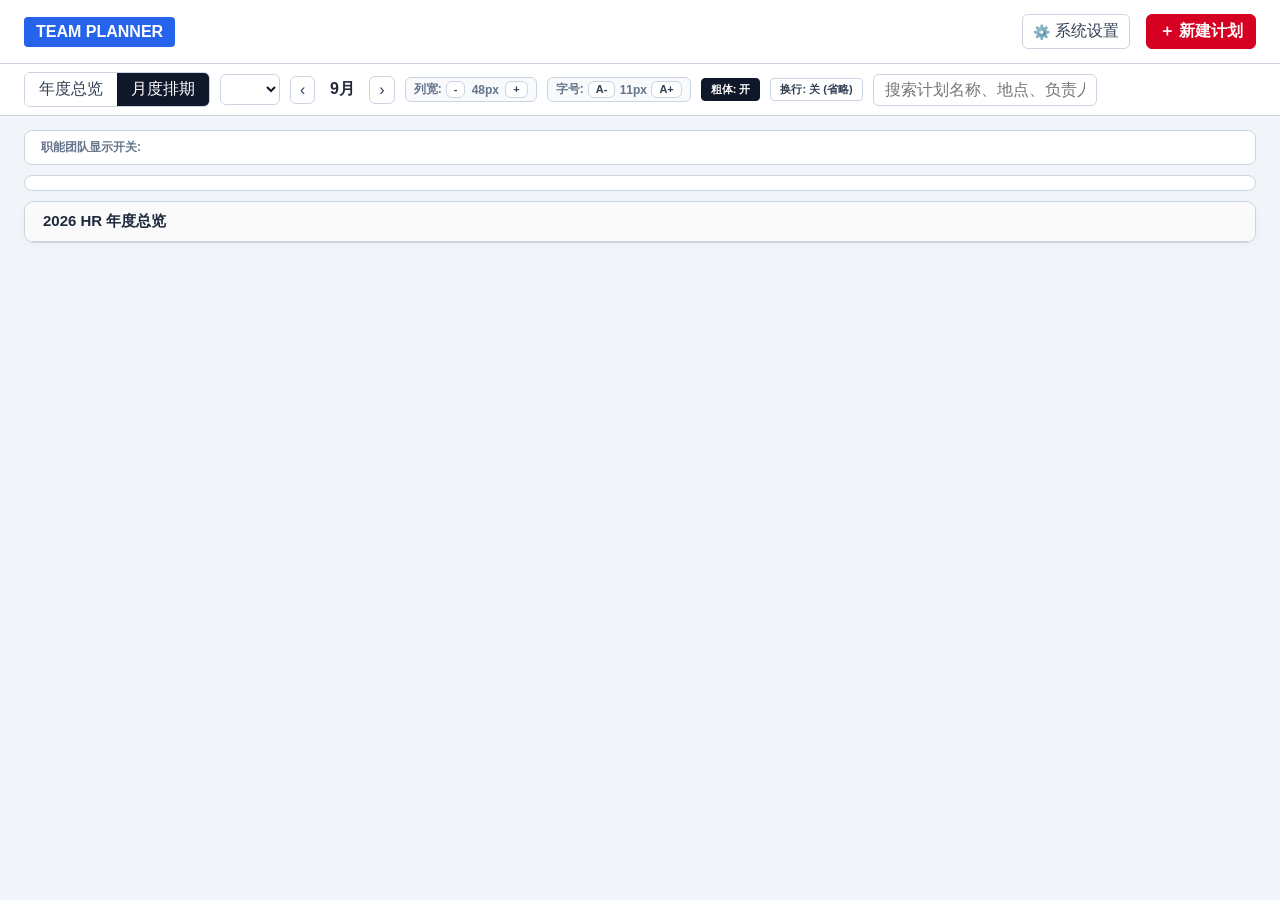
==== index.html @ 13fef6dd "Initial open source release" ====
<!DOCTYPE html>
<html lang="zh-CN">
<head>
<meta charset="UTF-8" />
<meta name="viewport" content="width=device-width, initial-scale=1.0" />
<title>Team Planner V17</title>
<style>
:root{
  --red:#d50022;--red-dark:#b0001a;--ink:#1e293b;--muted:#64748b;--line:#cbd5e1;--bg:#f1f5f9;--panel:#fff;
  --holiday-bg:#cbd5e1;
  --weekend-bg:#e2e8f0;
  --workday-bg:#ffffff;
  --adjusted-workday:#fef3c7;
  
  --col-w: 48px;
  --label-w: 140px;
  --item-font-size: 11px;
}
*{box-sizing:border-box} 
body{margin:0;font-family:-apple-system,BlinkMacSystemFont,"Segoe UI",Roboto,"PingFang SC","Microsoft YaHei",sans-serif;color:var(--ink);background:var(--bg);user-select:none}

header{height:64px;background:#fff;border-bottom:1px solid var(--line);display:flex;align-items:center;gap:16px;padding:0 24px;position:sticky;top:0;z-index:50}
.logo-box{display:flex;align-items:center;height:36px}
.logo-box img{height:32px;object-fit:contain}
.header-title-box{margin-left:4px}
.title{font-weight:800;font-size:18px;color:#0f172a}
.subtitle{color:var(--muted);font-size:12px;margin-top:2px}
.spacer{flex:1}

button,select,input,textarea{font:inherit} 
button{border:1px solid var(--line);background:#fff;border-radius:6px;padding:6px 12px;cursor:pointer;font-weight:500;color:#334155;transition:all .15s}
button:hover{background:#f8fafc;border-color:#94a3b8;color:#0f172a}
.primary{background:var(--red);color:#fff;border-color:var(--red);font-weight:600}
.primary:hover{background:var(--red-dark);border-color:var(--red-dark);color:#fff}
.danger{color:#dc2626;border-color:#fecaca}
.danger:hover{background:#fef2f2;border-color:#f87171}
.icon-btn{padding:6px 10px;display:flex;align-items:center;gap:5px}

.toolbar{background:#fff;padding:8px 24px;border-bottom:1px solid var(--line);display:flex;gap:10px;align-items:center;flex-wrap:wrap;position:sticky;top:64px;z-index:45}
.seg{display:flex;border:1px solid var(--line);border-radius:6px;overflow:hidden}
.seg button{border:0;border-radius:0;padding:6px 14px}
.seg button.active{background:#0f172a;color:#fff}
.nav-year{display:flex;align-items:center;gap:6px;font-weight:800;font-size:16px}
.nav-year button{padding:4px 9px}
.year-select{padding:5px 28px 5px 10px;border:1px solid var(--line);border-radius:6px;background:#fff;font-weight:800;color:#0f172a}
.nav-month{display:flex;align-items:center;gap:6px;font-weight:700}
.nav-month button{padding:4px 9px}
#monthLabel{min-width:42px;text-align:center}
.search{padding:6px 11px;border:1px solid var(--line);border-radius:6px;min-width:190px}

.ctrl-pill{display:flex;align-items:center;gap:4px;background:#f8fafc;padding:3px 8px;border-radius:6px;border:1px solid var(--line);font-size:12px}
.ctrl-pill span{color:var(--muted);font-weight:600}
.ctrl-btn{padding:2px 7px;font-size:11px;font-weight:700;line-height:1}
.toggle-btn{padding:3px 9px;font-size:11px;font-weight:600;border-radius:4px;border:1px solid var(--line);background:#fff;cursor:pointer}
.toggle-btn.active{background:#0f172a;color:#fff;border-color:#0f172a}

main{padding:14px 24px 40px}

.team-toggles-bar{display:flex;align-items:center;gap:8px;flex-wrap:wrap;margin-bottom:10px;background:#fff;padding:8px 16px;border-radius:8px;border:1px solid var(--line)}
.toggle-title{font-size:12px;font-weight:700;color:var(--muted);margin-right:4px}
.team-pill-btn{
  display:flex;align-items:center;gap:6px;padding:3px 10px;border-radius:20px;font-size:12px;font-weight:600;
  border:1px solid var(--line);background:#f8fafc;color:#64748b;cursor:pointer;transition:all .15s
}
.team-pill-btn.active{color:#fff;border-color:transparent}
.team-pill-btn .check-icon{font-size:11px}

.legend{display:flex;gap:14px;align-items:center;flex-wrap:wrap;margin-bottom:10px;background:#fff;padding:7px 16px;border-radius:8px;border:1px solid var(--line);font-size:12px}
.legend-item{display:flex;align-items:center;gap:6px;font-weight:500}
.dot{width:12px;height:12px;border-radius:3px;display:inline-block}
.status-legend-item{display:flex;align-items:center;gap:5px;font-size:11px;padding:2px 7px;border-radius:4px;background:#f8fafc;border:1px solid var(--line)}
.status-box{width:14px;height:12px;border-radius:2px;background:#94a3b8}
.hint{margin-left:auto;color:var(--muted);font-size:12px}

.card{background:#fff;border:1px solid var(--line);border-radius:10px;box-shadow:0 2px 6px rgba(0,0,0,.03);overflow:hidden}
.card-head{padding:10px 18px;display:flex;align-items:center;border-bottom:1px solid var(--line);background:#fafafa}
.card-head h2{font-size:15px;margin:0;font-weight:700}
.card-head small{color:var(--muted);margin-left:10px}

/* 年度总览 */
.scroll{overflow:auto}
.year-grid{display:grid;grid-template-columns:140px repeat(12,minmax(90px,1fr));min-width:1220px}
.cell{min-height:72px;border-right:1px solid var(--line);border-bottom:1px solid var(--line);padding:6px;position:relative}
.headcell{min-height:36px;background:#f1f5f9;font-weight:700;text-align:center;padding:9px 4px;position:sticky;top:0;z-index:4;color:#475569;font-size:13px}
.teamcell{font-weight:700;font-size:13px;display:flex;align-items:center;gap:8px;background:#f8fafc;position:sticky;left:0;z-index:3;border-right:2px solid var(--line)}

.event-pill{
  color:#fff;border-radius:4px;padding:4px 7px;margin:3px 0;font-size:11px;line-height:1.3;
  cursor:pointer;box-shadow:0 2px 6px rgba(15,23,42,.16);white-space:nowrap;overflow:hidden;text-overflow:ellipsis;
  box-sizing:border-box;
}
.event-pill.light{color:#1e293b}
.event-pill.status-confirmed{border-left:3px solid var(--confirmed-border) !important}
.event-pill.status-planned{border-left:5px solid transparent !important}

/* 月度 CSS Grid 布局 */
.month-wrap{overflow:auto;position:relative;background:#fff}
.grid-calendar{
  display: grid;
  grid-template-columns: var(--label-w) repeat(var(--total-days), var(--col-w));
  border-left: 1px solid var(--line);
  border-top: 1px solid var(--line);
  width: max-content;
}

.g-cell{
  border-right: 1px solid var(--line);
  border-bottom: 1px solid var(--line);
  display: flex;
  align-items: center;
  justify-content: center;
  position: relative;
}

.g-corner{
  grid-column: 1;
  grid-row: 1;
  position: sticky;
  left: 0;
  top: 0;
  z-index: 35;
  background: #e2e8f0;
  font-weight: 700;
  font-size: 13px;
  height: 76px;
}
.g-day-th{
  grid-row: 1;
  position: sticky;
  top: 0;
  z-index: 30;
  background: #f1f5f9;
  height: 76px;
  font-size: 11px;
  color: #475569;
  flex-direction: column;
  padding: 4px 2px;
}
.g-day-th b{display:block;font-size:14px;color:#0f172a}
.g-day-th.weekend{background:var(--weekend-bg)}
.g-day-th.holiday{background:var(--holiday-bg);color:#991b1b;font-weight:700}
.g-day-th.workday-adjusted{background:var(--adjusted-workday);color:#92400e}
.day-badge{font-size:10px;font-weight:700;line-height:1;margin-top:2px;display:block}

.g-team-label{
  grid-column: 1;
  position: sticky;
  left: 0;
  z-index: 25;
  background: #f8fafc;
  font-weight: 700;
  font-size: 13px;
  padding: 0 12px;
  justify-content: flex-start;
  gap: 8px;
  border-right: 2px solid var(--line);
}

.g-day-bg{
  cursor: crosshair;
  background: #fff;
  height: 100%;
}
.g-day-bg.weekend{background:rgba(226,232,240,0.65)}
.g-day-bg.holiday{background:rgba(203,213,225,0.95)}
.g-day-bg.workday-adjusted{background:rgba(254,243,199,0.5)}
.g-day-bg.drag-selecting{background:rgba(213,0,34,0.3) !important}
.g-day-bg.drag-target-hover{background:rgba(59,130,246,0.35) !important}

.g-event-card{
  height: calc(100% - 8px);
  align-self: center;
  border-radius: 5px;
  color: #fff;
  font-size: var(--item-font-size);
  display: flex;
  align-items: center;
  padding: 0 6px;
  margin-left: 1px;
  margin-right: 1px;
  box-shadow: 0 2px 6px rgba(15,23,42,0.16);
  cursor: grab;
  z-index: 10;
  box-sizing: border-box;
  margin-top: 4px;
  margin-bottom: 4px;
  transition: filter .15s, transform .1s;
}
.g-event-card:active{cursor:grabbing}
.g-event-card:hover{
  filter:brightness(0.92);
  transform:translateY(-1px);
  box-shadow:0 3px 6px rgba(0,0,0,0.22);
}
.g-event-card.light{color:#1e293b}

.g-event-card.status-confirmed{border-left:3px solid var(--confirmed-border) !important}
.g-event-card.status-planned{border-left:5px solid transparent !important}

.font-bold-mode{font-weight:700 !important}
.font-normal-mode{font-weight:500 !important}

.event-text.ellipsis-mode{
  white-space:nowrap;
  overflow:hidden;
  text-overflow:ellipsis;
  width:100%;
  text-align:left;
}
.event-text.wrap-mode{
  white-space:normal;
  word-break:normal;
  overflow-wrap:normal;
  hyphens:none;
  line-height:1.2;
  text-align:center;
  width:100%;
}

#hoverPopover{
  position:fixed;
  display:none;
  z-index:999;
  background:#ffffff;
  color:#1e293b;
  border-radius:8px;
  padding:12px 14px;
  box-shadow:0 12px 28px -4px rgba(0,0,0,0.18), 0 4px 12px -2px rgba(0,0,0,0.08);
  border:1px solid #e2e8f0;
  border-left:4px solid var(--red);
  max-width:320px;
  min-width:180px;
  pointer-events:none;
  transition:opacity .12s ease, transform .12s ease;
  opacity:0;
  transform:translateY(4px);
}
#hoverPopover.show{
  opacity:1;
  transform:translateY(0);
}
.popover-title{
  font-weight:700;
  font-size:13px;
  color:#0f172a;
  margin-bottom:6px;
  line-height:1.3;
}
.popover-meta{
  font-size:11px;
  color:#64748b;
  display:flex;
  flex-direction:column;
  gap:3px;
}
.popover-meta span b{color:#334155;font-weight:600}
.popover-tag{display:inline-block;padding:1px 6px;border-radius:4px;font-size:10px;font-weight:700;width:fit-content;margin-top:4px}

.modal-back{display:none;position:fixed;inset:0;background:rgba(15,23,42,.45);z-index:99;align-items:center;justify-content:center;backdrop-filter:blur(2px)}
.modal{background:#fff;width:min(640px,94vw);max-height:90vh;border-radius:12px;padding:24px;overflow-y:auto;box-shadow:0 20px 25px -5px rgba(0,0,0,0.2)}
.modal h3{margin:0 0 16px;font-size:18px;display:flex;align-items:center;gap:8px}
.form-grid{display:grid;grid-template-columns:1fr 1fr;gap:14px}
.field{display:flex;flex-direction:column;gap:5px}
.field.full{grid-column:1/-1}
.field label{font-size:12px;font-weight:700;color:#475569}
.field input,.field select,.field textarea{border:1px solid var(--line);border-radius:6px;padding:8px 10px;font-size:13px}
.actions{display:flex;justify-content:flex-end;gap:8px;margin-top:22px}

.settings-section{margin-bottom:20px;border-bottom:1px solid var(--line);padding-bottom:16px}
.settings-section:last-child{border-bottom:none;margin-bottom:0;padding-bottom:0}
.settings-title{font-weight:700;font-size:14px;color:#0f172a;margin-bottom:8px}
.team-config-row{display:grid;grid-template-columns:1fr 60px 40px;gap:8px;align-items:center;margin-bottom:8px}
.color-picker-wrapper{height:34px;display:flex;align-items:center}
.color-picker-wrapper input{width:100%;height:100%;padding:0;border:1px solid var(--line);cursor:pointer;border-radius:4px}

.toast{position:fixed;right:24px;bottom:24px;background:#0f172a;color:#fff;border-radius:7px;padding:12px 18px;font-size:13px;opacity:0;transform:translateY(10px);transition:.2s;z-index:200}
.toast.show{opacity:1;transform:none}
.footer-note{color:var(--muted);font-size:12px;margin-top:14px;text-align:right}
.setting-check-row{display:flex;justify-content:space-between;align-items:center;padding:8px 0}.lunar-label{font-size:9px;color:#7c3f00;line-height:1.05;margin-top:1px}
/* V16.2 definitive overrides */
.g-corner,.g-day-th{height:76px!important;min-height:76px!important;overflow:hidden}
.g-day-th{justify-content:flex-start!important;gap:1px;line-height:1.05;padding:5px 2px!important}
.g-day-th b{font-size:14px;line-height:16px}.g-day-th>span:not(.day-badge):not(.lunar-label){font-size:11px;line-height:13px}
.day-badge{font-size:10px;line-height:12px;margin-top:1px}.lunar-label{display:block;font-size:9px;line-height:11px;margin-top:1px;white-space:nowrap}
/* Item gap and true symmetric text inset */
.g-event-card{position:relative!important;box-sizing:border-box!important;margin-left:2px!important;margin-right:2px!important;width:calc(100% - 4px)!important;padding:0!important;border-left:0!important;overflow:hidden!important}
.g-event-card .event-text{box-sizing:border-box!important;width:100%!important;padding-left:6px!important;padding-right:6px!important;margin:0!important}
.g-event-card.status-confirmed{border-left:0!important;box-shadow:inset 3px 0 0 var(--confirmed-border),0 2px 6px rgba(15,23,42,.16)!important}
.g-event-card.status-planned{border-left:0!important;box-shadow:0 2px 6px rgba(15,23,42,.16)!important}
.event-pill{position:relative!important;box-sizing:border-box!important;margin-left:2px!important;margin-right:2px!important;padding-left:6px!important;padding-right:6px!important;border-left:0!important;overflow:hidden!important}
.event-pill.status-confirmed{border-left:0!important;box-shadow:inset 3px 0 0 var(--confirmed-border),0 2px 6px rgba(15,23,42,.16)!important}
.event-pill.status-planned{border-left:0!important;box-shadow:0 2px 6px rgba(15,23,42,.16)!important}
/* Modal typography */
.modal{font-size:13px}.modal h3{font-size:18px!important;font-weight:700!important;color:#0f172a!important;line-height:1.3}.modal .field label,.modal .settings-title{font-size:13px!important}.modal input,.modal select,.modal textarea,.modal button,.modal .actions button{font-size:13px!important}
.recycle-row{display:grid;grid-template-columns:1fr 110px 130px 80px;gap:8px;align-items:center;padding:9px 0;border-bottom:1px solid var(--line);font-size:13px}.recycle-title{font-weight:600;overflow:hidden;text-overflow:ellipsis;white-space:nowrap}.recycle-empty{padding:28px;text-align:center;color:var(--muted)}</style>
</head>
<body>

<header>
<div class="logo-box">
<span style="
background:#2563eb;
color:white;
font-weight:800;
padding:6px 12px;
border-radius:4px;
">
TEAM PLANNER
</span>
</div>
  <div class="spacer"></div>
  <button id="undoDeleteBtn" class="icon-btn" onclick="undoDelete()" style="display:none">↩ 撤销删除</button>
  <button class="icon-btn" onclick="openSettings()"><span style="font-size:14px">⚙️</span> 系统设置</button>
  <button class="primary" onclick="openModal()">＋ 新建计划</button>
</header>

<div class="toolbar">
  <div class="seg">
    <button id="yearBtn" onclick="setView('year')">年度总览</button>
    <button id="monthBtn" class="active" onclick="setView('month')">月度排期</button>
  </div>
  <select id="yearSelect" class="year-select" onchange="changeYearFromSelect()"></select>
  <div class="nav-month">
    <button onclick="changeMonth(-1)" title="上一个月">‹</button>
    <span id="monthLabel">9月</span>
    <button onclick="changeMonth(1)" title="下一个月">›</button>
  </div>

  <!-- 1. 列宽微调 -->
  <div class="ctrl-pill" title="调整每天的列宽度">
    <span>列宽:</span>
    <button class="ctrl-btn" onclick="adjustColWidth(-4)">-</button>
    <span id="colWidthDisplay" style="min-width:32px;text-align:center">48px</span>
    <button class="ctrl-btn" onclick="adjustColWidth(4)">+</button>
  </div>

  <!-- 2. 字号微调 -->
  <div class="ctrl-pill" title="调整文字字号">
    <span>字号:</span>
    <button class="ctrl-btn" onclick="adjustFontSize(-1)">A-</button>
    <span id="fontSizeDisplay" style="min-width:28px;text-align:center">11px</span>
    <button class="ctrl-btn" onclick="adjustFontSize(1)">A+</button>
  </div>

  <!-- 3. 粗体开关 -->
  <button id="boldToggleBtn" class="toggle-btn active" onclick="toggleBoldMode()" title="切换排期文字粗体或正常字重">
    粗体: 开
  </button>

  <!-- 4. 换行模式开关 -->
  <button id="wrapToggleBtn" class="toggle-btn" onclick="toggleWrapMode()" title="切换单行省略截断还是多行完整显示">
    换行: 关 (省略)
  </button>

  <input id="search" class="search" placeholder="搜索计划名称、地点、负责人……" oninput="render()" />
  <div class="spacer"></div>
</div>

<main>
  <div class="team-toggles-bar" id="teamTogglesBar">
    <span class="toggle-title">职能团队显示开关:</span>
  </div>

  <div class="legend" id="legend"></div>

  <section class="card">
    <div class="card-head">
      <h2 id="viewTitle">2026 HR 年度总览</h2>
      <small id="countText"></small>
    </div>
    <div id="board"></div>
  </section>

</main>

<div id="hoverPopover">
  <div class="popover-title" id="popTitle"></div>
  <div class="popover-meta">
    <span id="popTeam"></span>
    <span id="popDate"></span>
    <span id="popOwner"></span>
    <span id="popLocation"></span>
    <div id="popTag" class="popover-tag"></div>
  </div>
</div>

<div class="modal-back" id="modalBack">
  <div class="modal">
    <h3 id="modalTitle">新建排期</h3>
    <div class="form-grid">
      <div class="field full"><label>事项名称 *</label><input id="fTitle" placeholder="如 Training Plan A" /></div>
      <div class="field"><label>职能团队 *</label><select id="fTeam"></select></div>
      <div class="field"><label>负责人 / 协同人员 (悬停气泡中查看)</label><input id="fOwner" placeholder="如 张三 / 李四 / John" /></div>
      <div class="field"><label>开始日期 *</label><input id="fStart" type="date" /></div>
      <div class="field"><label>结束日期 *</label><input id="fEnd" type="date" /></div>
      <div class="field"><label>状态</label>
        <select id="fStatus">
          <option value="planned">Planned</option>
          <option value="confirmed">Confirmed</option>
        </select>
      </div>
      <div class="field"><label>地点 / 形式</label><input id="fLocation" placeholder="Office / Virtual" /></div>
      <div class="field full"><label>备注详细</label><textarea id="fNotes" rows="3" placeholder="添加补充说明..."></textarea></div>
    </div>
    <div class="actions">
      <button id="deleteBtn" class="danger" onclick="deleteEvent()" style="margin-right:auto;display:none">删除此排期</button>
      <button id="outlookBtn" onclick="addCurrentEventToOutlook()" style="display:none">📅 添加到 Outlook</button>
      <button onclick="closeModal()">取消</button>
      <button class="primary" onclick="saveEvent()">保存</button>
    </div>
  </div>
</div>

<div class="modal-back" id="settingsModal">
  <div class="modal" style="width:min(680px,94vw)">
    <h3>⚙️ 全局与团队设置中心</h3>
    
    <div class="settings-section">
      <div class="settings-title">基础配置</div>
      <div class="field full">
        <label>系统看板标题</label>
        <input id="cfgAppTitle" value="Team Planner" />
      </div>
    </div>

    <div class="settings-section">
      <div class="settings-title">日历增强配置</div>
      <label class="setting-check-row"><span>显示农历（月度视图）</span><input id="cfgShowLunar" type="checkbox" /></label>
      <label class="setting-check-row"><span>显示周末灰色背景</span><input id="cfgShowWeekend" type="checkbox" /></label>
      <label class="setting-check-row"><span>显示中国法定假日</span><input id="cfgShowHolidays" type="checkbox" /></label>
      <label class="setting-check-row"><span>显示调休工作日</span><input id="cfgShowAdjusted" type="checkbox" /></label>
    </div>
    <div class="settings-section">
      <div class="settings-title">职能团队管理 (可重命名团队、调整色彩)</div>
      <div id="teamConfigList"></div>
      <button onclick="addNewTeamConfig()" style="margin-top:8px;font-size:12px">＋ 添加新职能团队</button>
    </div>

    <div class="settings-section">
      <div class="settings-title">数据维护</div>
      <div style="display:flex;gap:10px;align-items:center;flex-wrap:wrap">
        <button onclick="exportData()">导出全量配置与排期 (JSON)</button>
        <button onclick="openImportFilePicker()">导入排期文件 (JSON)</button>
        <button onclick="openRecycleBin()">回收站 <span id="recycleCount"></span></button>
        <input id="jsonFileInput" type="file" accept="application/json,.json" style="display:none" onchange="importJSONFile(event)" />
      </div>
    </div>
    <div class="settings-section">
      <div class="settings-title">版本更新</div>
      <div style="font-size:12px;color:var(--muted);line-height:1.7">
        <b>V17 Outlook</b>：保留 V17 Fixed UI，增加单个排期预填到 Outlook 日历功能。
      </div>
    </div>
    <div class="actions">
      <button onclick="closeSettings()">取消</button>
      <button class="primary" onclick="saveSettings()">保存并生效</button>
    </div>
  </div>
</div>

<div class="modal-back" id="recycleModal"><div class="modal" style="width:min(760px,94vw)"><h3>🗑️ 排期回收站</h3><div id="recycleList"></div><div class="actions"><button class="danger" onclick="emptyRecycleBin()">清空回收站</button><button class="primary" onclick="closeRecycleBin()">关闭</button></div></div></div><div class="toast" id="toast"></div>

<script>
const holidays_2026 = {
  '2026-01-01': '元旦', '2026-01-02': '元旦', '2026-01-03': '元旦',
  '2026-02-15': '春节', '2026-02-16': '春节', '2026-02-17': '春节', '2026-02-18': '春节',
  '2026-02-19': '春节', '2026-02-20': '春节', '2026-02-21': '春节', '2026-02-22': '春节', '2026-02-23': '春节',
  '2026-04-04': '清明', '2026-04-05': '清明', '2026-04-06': '清明',
  '2026-05-01': '劳动节', '2026-05-02': '劳动节', '2026-05-03': '劳动节', '2026-05-04': '劳动节', '2026-05-05': '劳动节',
  '2026-06-19': '端午', '2026-06-20': '端午', '2026-06-21': '端午',
  '2026-09-25': '中秋', '2026-09-26': '中秋', '2026-09-27': '中秋',
  '2026-10-01': '国庆', '2026-10-02': '国庆', '2026-10-03': '国庆', '2026-10-04': '国庆',
  '2026-10-05': '国庆', '2026-10-06': '国庆', '2026-10-07': '国庆'
};

const workdays_adjusted_2026 = {
  '2026-01-04': '调休上班',
  '2026-02-14': '调休上班', '2026-02-28': '调休上班',
  '2026-05-09': '调休上班',
  '2026-09-20': '调休上班',
  '2026-10-10': '调休上班'
};

const holidays_2027 = {
  '2027-01-01': '元旦', '2027-01-02': '元旦', '2027-01-03': '元旦',
  '2027-02-06': '春节', '2027-02-07': '春节', '2027-02-08': '春节', '2027-02-09': '春节',
  '2027-02-10': '春节', '2027-02-11': '春节', '2027-02-12': '春节', '2027-02-13': '春节',
  '2027-04-04': '清明', '2027-04-05': '清明', '2027-04-06': '清明',
  '2027-05-01': '劳动节', '2027-05-02': '劳动节', '2027-05-03': '劳动节', '2027-05-04': '劳动节', '2027-05-05': '劳动节',
  '2027-06-08': '端午', '2027-06-09': '端午', '2027-06-10': '端午',
  '2027-09-15': '中秋',
  '2027-10-01': '国庆', '2027-10-02': '国庆', '2027-10-03': '国庆', '2027-10-04': '国庆',
  '2027-10-05': '国庆', '2027-10-06': '国庆', '2027-10-07': '国庆'
};

const workdays_adjusted_2027 = {};

function getHolidaysForYear(y) {
  return y === 2027 ? holidays_2027 : holidays_2026;
}
function getAdjustedForYear(y) {
  return y === 2027 ? workdays_adjusted_2027 : workdays_adjusted_2026;
}

const defaultTeams = [
  { name:'Team A', color:'#c9142b', light:false, visible:true },
  { name:'Team B', color:'#7bc633', light:true, visible:true },
  { name:'Team C', color:'#f7c49f', light:true, visible:true },
  { name:'Team D', color:'#f3c428', light:true, visible:true },
];

const verifiedFullYearEvents = [];

const LEGACY_TEAM_MAP={LD:'L&D',ENG:'Engagement',ELC:'TA',MEET:'Meeting',CB:'C&B'};
function normalizeTeamName(v,list=teams){const raw=String(v||'').trim();if(!raw)return '';const exact=(list||[]).find(t=>String(t.name||'').trim().toLowerCase()===raw.toLowerCase());if(exact)return exact.name;return LEGACY_TEAM_MAP[raw.toUpperCase()]||raw;}
function migrateTeams(raw){const source=Array.isArray(raw)?raw:defaultTeams,seen=new Set();return source.map(t=>{const sourceName=t.name||LEGACY_TEAM_MAP[String(t.id||'').toUpperCase()]||t.id;const name=normalizeTeamName(sourceName,defaultTeams);return {name,color:t.color||'#6366f1',light:typeof t.light==='boolean'?t.light:isColorLight(t.color||'#6366f1'),visible:t.visible!==false};}).filter(t=>t.name&&!seen.has(t.name.toLowerCase())&&(seen.add(t.name.toLowerCase()),true));}
let teams=migrateTeams(JSON.parse(localStorage.getItem('hr_planner_teams_global')||localStorage.getItem('hr_planner_teams_v13')||'null')||defaultTeams);
let events=JSON.parse(localStorage.getItem('hr_planner_events_global')||localStorage.getItem('hr_planner_events_v13')||'null')||verifiedFullYearEvents;
events=events.map(e=>({...e,team:normalizeTeamName(e.team,teams),status:e.status==='confirmed'?'confirmed':'planned'}));
const requiredTeamNames=new Set(events.map(e=>e.team).filter(Boolean));requiredTeamNames.forEach(name=>{if(!teams.some(t=>t.name===name)){const base=defaultTeams.find(t=>t.name===name);teams.push(base?{...base}:{name,color:'#6366f1',light:false,visible:true});}});
// Explicit repair confirmed by user
const lab1=events.find(e=>String(e.id)==='404'&&e.title==='Leading a Team Lab 1'&&e.start==='2026-04-20');if(lab1)lab1.team='L&D';
localStorage.setItem('hr_planner_teams_global',JSON.stringify(teams));localStorage.setItem('hr_planner_events_global',JSON.stringify(events));
let appTitle = localStorage.getItem('hr_planner_title_global') || localStorage.getItem('hr_planner_title_v13') || 'Team Planner';

let currentColWidth = +localStorage.getItem('hr_planner_colwidth_global') || 48;
let currentFontSize = +localStorage.getItem('hr_planner_fontsize_global') || 11;
let isWrapMode = localStorage.getItem('hr_planner_wrapmode_global') === 'true';
let isBoldMode = localStorage.getItem('hr_planner_boldmode_global') !== 'false';
let showLunar = localStorage.getItem('hr_planner_show_lunar_global') === 'true';
let showWeekend = localStorage.getItem('hr_planner_show_weekend_global') !== 'false';
let showHolidays = localStorage.getItem('hr_planner_show_holidays_global') !== 'false';
let showAdjusted = localStorage.getItem('hr_planner_show_adjusted_global') !== 'false';

let view = 'month', year = 2026, currentMonth = 8, editId = null;
let recycleBin=JSON.parse(localStorage.getItem('hr_planner_recycle_bin_global')||'[]').map(e=>({...e,team:normalizeTeamName(e.team,teams)}));
let lastDeletedEvent=recycleBin.length?recycleBin[recycleBin.length-1]:null;
localStorage.setItem('hr_planner_recycle_bin_global',JSON.stringify(recycleBin));

const $ = id => document.getElementById(id);

let isDraggingEvent = false;
let draggedEventId = null;
let dragOriginStartDay = null;
let dragSpanDays = null;
let dragHoverDay = null;
let dragHoverTeam = null;

let isCellMouseDown = false;
let selectTeam = null;
let selectStartDay = null;
let selectEndDay = null;

function init() {
  $('appMainTitle').textContent = appTitle;
  $('yearSelect').innerHTML = Array.from({length: 11}, (_, i) => `<option value="${2023 + i}">${2023 + i}</option>`).join('');
  $('yearSelect').value = year;
  $('monthLabel').textContent = `${currentMonth + 1}月`;
  applyColWidth(currentColWidth);
  applyFontSize(currentFontSize);
  updateWrapBtnUI();
  updateBoldBtnUI();
  renderTeamToggles();
  renderLegend();
  render();
  bindGlobalInteractions();
  updateRecycleCount();
}

function adjustColWidth(delta) {
  currentColWidth = Math.min(80, Math.max(34, currentColWidth + delta));
  applyColWidth(currentColWidth);
  localStorage.setItem('hr_planner_colwidth_global', currentColWidth);
}
function applyColWidth(w) {
  document.documentElement.style.setProperty('--col-w', `${w}px`);
  $('colWidthDisplay').textContent = `${w}px`;
}

function adjustFontSize(delta) {
  currentFontSize = Math.min(14, Math.max(9, currentFontSize + delta));
  applyFontSize(currentFontSize);
  localStorage.setItem('hr_planner_fontsize_global', currentFontSize);
}
function applyFontSize(size) {
  document.documentElement.style.setProperty('--item-font-size', `${size}px`);
  $('fontSizeDisplay').textContent = `${size}px`;
}

function toggleBoldMode() {
  isBoldMode = !isBoldMode;
  localStorage.setItem('hr_planner_boldmode_global', isBoldMode);
  updateBoldBtnUI();
  render();
  toast(isBoldMode ? '已切换为：粗体显示' : '已切换为：正常字重');
}
function updateBoldBtnUI() {
  const btn = $('boldToggleBtn');
  btn.textContent = isBoldMode ? '粗体: 开' : '粗体: 关';
  btn.classList.toggle('active', isBoldMode);
}

function toggleWrapMode() {
  isWrapMode = !isWrapMode;
  localStorage.setItem('hr_planner_wrapmode_global', isWrapMode);
  updateWrapBtnUI();
  render();
  toast(isWrapMode ? '已切换为：单元格自动换行显示全部' : '已切换为：单元格单行省略截断 (...)');
}
function updateWrapBtnUI() {
  const btn = $('wrapToggleBtn');
  btn.textContent = isWrapMode ? '换行: 开 (多行)' : '换行: 关 (省略)';
  btn.classList.toggle('active', isWrapMode);
}

function renderTeamToggles() {
  const bar = $('teamTogglesBar');
  bar.innerHTML = '<span class="toggle-title">职能团队显示开关:</span>';
  teams.forEach(t => {
    const isVis = t.visible !== false;
    const btn = document.createElement('button');
    btn.className = `team-pill-btn ${isVis ? 'active' : ''}`;
    if (isVis) {
      btn.style.backgroundColor = t.color;
      if (t.light) btn.style.color = '#1e293b';
    }
    btn.innerHTML = `<span class="check-icon">${isVis ? '✓' : '○'}</span> ${t.name}`;
    btn.onclick = () => {
      t.visible = !isVis;
      saveTeamsToLocal();
      renderTeamToggles();
      renderLegend();
      render();
    };
    bar.appendChild(btn);
  });
}

function renderLegend() {
  const leg = $('legend');
  leg.innerHTML = '';
  teams.filter(t => t.visible !== false).forEach(t => {
    leg.insertAdjacentHTML('beforeend', `<span class="legend-item"><i class="dot" style="background:${t.color}"></i>${t.name}</span>`);
  });
  leg.insertAdjacentHTML('beforeend', `
    <span class="legend-item"><i class="dot" style="background:var(--holiday-bg)"></i>法定假日</span>
    <span class="legend-item"><i class="dot" style="background:var(--adjusted-workday);border:1px solid #d97706"></i>周末补班 (27年待定)</span>
    <span class="status-legend-item"><span class="status-box" style="border-left:3px solid #475569"></span>Confirmed</span>
    <span class="status-legend-item"><span class="status-box" style="border-left:4px solid transparent"></span>Planned</span>
    <span class="hint">年份下拉选择；月份箭头切换；按住卡片拖拽平移日期；空白格拖选新建</span>
  `);
}

function filtered() {
  const q = $('search').value.trim().toLowerCase();
  const visibleTeamNames = new Set(teams.filter(t => t.visible !== false).map(t => t.name));

  return events.filter(e => {
    if (!visibleTeamNames.has(e.team)) return false;
    const matchYear = new Date(e.start).getFullYear() === year || new Date(e.end).getFullYear() === year;
    const matchQ = !q || [e.title, e.owner, e.location, e.status, e.notes].join(' ').toLowerCase().includes(q);
    return matchYear && matchQ;
  });
}

function render() {
  $('yearSelect').value = year;
  $('monthLabel').textContent = `${currentMonth + 1}月`;
  $('viewTitle').textContent = view === 'year' ? `${year} HR 年度总览` : `${year}年 ${currentMonth + 1}月排期`;
  const list = filtered();
  $('countText').textContent = `${list.length} 项排期`;

  view === 'year' ? renderYear(list) : renderMonth(list);
}

function renderYear(list) {
  let h = '<div class="scroll"><div class="year-grid"><div class="cell headcell">职能团队</div>' +
    Array.from({length: 12}, (_, i) => `<div class="cell headcell">${i + 1}月</div>`).join('');
  
  teams.filter(t => t.visible !== false).forEach(t => {
    h += `<div class="cell teamcell"><i class="dot" style="background:${t.color}"></i>${t.name}</div>`;
    for (let m = 0; m < 12; m++) {
      const es = list.filter(e => {
        if (e.team !== t.name) return false;
        const s = new Date(e.start), en = new Date(e.end);
        return (s.getFullYear() === year && s.getMonth() <= m) && (en.getFullYear() === year && en.getMonth() >= m);
      });
      h += `<div class="cell">${es.map(e => `
        <div class="event-pill ${t.light ? 'light' : ''} status-${e.status || 'confirmed'} ${isBoldMode ? 'font-bold-mode' : 'font-normal-mode'}" style="background:${t.color};--confirmed-border:${darkenColor(t.color, 0.42)}" 
             onclick="editEvent(${e.id})" 
             onmouseenter="showHoverCard(event, ${e.id})"
             onmouseleave="hideHoverCard()">
          ${e.title}
        </div>`).join('')}</div>`;
    }
  });
  h += '</div></div>';
  $('board').innerHTML = h;
}

// 核心修复：绝对精确计算每个月第一天是星期几 (JS getDay: 0=Sun, 1=Mon... -> 转换成 1=Mon...7=Sun)
function getLunarText(yr,m,d){
  try {
    const parts=new Intl.DateTimeFormat('zh-CN-u-ca-chinese',{month:'numeric',day:'numeric'}).formatToParts(new Date(yr,m,d));
    const rawMonth=parts.find(p=>p.type==='month')?.value||'';
    const rawDay=parts.find(p=>p.type==='day')?.value||'';
    const digits={'0':'〇','1':'一','2':'二','3':'三','4':'四','5':'五','6':'六','7':'七','8':'八','9':'九'};
    const monthNames={'1':'正','2':'二','3':'三','4':'四','5':'五','6':'六','7':'七','8':'八','9':'九','10':'十','11':'十一','12':'腊'};
    const dayNames={'1':'初一','2':'初二','3':'初三','4':'初四','5':'初五','6':'初六','7':'初七','8':'初八','9':'初九','10':'初十','11':'十一','12':'十二','13':'十三','14':'十四','15':'十五','16':'十六','17':'十七','18':'十八','19':'十九','20':'二十','21':'廿一','22':'廿二','23':'廿三','24':'廿四','25':'廿五','26':'廿六','27':'廿七','28':'廿八','29':'廿九','30':'三十'};
    const monthKey=String(parseInt(rawMonth,10));
    const dayKey=String(parseInt(rawDay,10));
    const cnMonth=monthNames[monthKey]||rawMonth.split('').map(x=>digits[x]||x).join('');
    const cnDay=dayNames[dayKey]||rawDay.split('').map(x=>digits[x]||x).join('');
    return cnMonth+'月'+cnDay;
  } catch(e){ return ''; }
}
function getFirstDayOfWeek(yr, m) {
  const d = new Date(yr, m, 1).getDay();
  return d === 0 ? 7 : d; // 周一为1，周日为7
}

function renderMonth(list) {
  const m = currentMonth;
  const yr = year;
  const days = new Date(yr, m + 1, 0).getDate();
  const monthEvents = list.filter(e => {
    const s = new Date(e.start), en = new Date(e.end);
    const sMatch = (s.getFullYear() < yr) || (s.getFullYear() === yr && s.getMonth() <= m);
    const eMatch = (en.getFullYear() > yr) || (en.getFullYear() === yr && en.getMonth() >= m);
    return sMatch && eMatch;
  });

  const visibleTeams = teams.filter(t => t.visible !== false);

  const teamTracksMap = {};
  visibleTeams.forEach(t => {
    const teamEvts = monthEvents.filter(e => e.team === t.name);
    teamTracksMap[t.name] = splitIntoTracks(teamEvts, days, m, yr);
  });

  let totalRows = 0;
  visibleTeams.forEach(t => {
    totalRows += Math.max(1, teamTracksMap[t.name].length);
  });

  let h = `<div class="month-wrap"><div class="grid-calendar" style="--total-days: ${days}; grid-template-rows: 76px repeat(${totalRows}, minmax(46px, auto));">`;

  // 1. 左上角 Corner
  h += `<div class="g-cell g-corner">职能团队</div>`;

  // 2. 日期表头 (1 ~ days)
  for (let d = 1; d <= days; d++) {
    const dateStr = `${yr}-${String(m + 1).padStart(2, '0')}-${String(d).padStart(2, '0')}`;
    const hDict = getHolidaysForYear(yr);
    const aDict = getAdjustedForYear(yr);
    const holidayName = hDict[dateStr];
    const adjustedText = aDict[dateStr];

    const wd = new Date(yr, m, d).getDay();
    const isWk = (wd === 0 || wd === 6);

    let cls = '';
    let badge = '';
    if (holidayName && showHolidays) {
      cls = 'holiday';
      badge = `<span class="day-badge">${holidayName}</span>`;
    } else if (adjustedText && showAdjusted) {
      cls = 'workday-adjusted';
      badge = `<span class="day-badge">班</span>`;
    } else if (isWk && showWeekend) {
      cls = 'weekend';
    }

    h += `<div class="g-cell g-day-th ${cls}" style="grid-column: ${d + 1}; grid-row: 1;">
      <b>${d}</b>
      <span>${['日','一','二','三','四','五','六'][wd]}</span>
      ${badge}
      ${showLunar ? `<span class="lunar-label">${getLunarText(yr,m,d)}</span>` : ''}
    </div>`;
  }

  // 3. 渲染各个团队泳道与背景网格
  let currentRow = 2;
  visibleTeams.forEach(t => {
    const tracks = teamTracksMap[t.name];
    const teamRowCount = Math.max(1, tracks.length);
    const startRow = currentRow;
    const endRow = currentRow + teamRowCount;

    h += `<div class="g-cell g-team-label" style="grid-column: 1; grid-row: ${startRow} / ${endRow};">
      <i class="dot" style="background:${t.color}"></i>
      <span>${t.name}</span>
    </div>`;

    for (let d = 1; d <= days; d++) {
      const cls = getDayClass(d, m, yr);
      for (let r = 0; r < teamRowCount; r++) {
        h += `<div class="g-cell g-day-bg ${cls}" 
                   style="grid-column: ${d + 1}; grid-row: ${startRow + r};"
                   data-team="${t.name}"
                   data-day="${d}"></div>`;
      }
    }

    tracks.forEach((trackEvents, rIdx) => {
      const rNum = startRow + rIdx;
      trackEvents.forEach(item => {
        const gridColStart = item.startDay + 1;
        const gridColEnd = item.endDay + 2;
        const statusClass = `status-${item.status || 'confirmed'}`;
        const boldClass = isBoldMode ? 'font-bold-mode' : 'font-normal-mode';

        h += `
          <div class="g-event-card ${t.light ? 'light' : ''} ${statusClass} ${boldClass}" 
               style="background: ${t.color}; --confirmed-border:${darkenColor(t.color, 0.42)}; grid-column: ${gridColStart} / ${gridColEnd}; grid-row: ${rNum};"
               onclick="onCardClick(event, ${item.id})"
               onmouseenter="showHoverCard(event, ${item.id})"
               onmouseleave="hideHoverCard()"
               data-event-id="${item.id}"
               onmousedown="startDragEventMove(event, ${item.id}, encodeURIComponent('${t.name}'), ${item.startDay}, ${item.endDay - item.startDay + 1})">
            <div class="event-text ${isWrapMode ? 'wrap-mode' : 'ellipsis-mode'}">
              ${item.title}
            </div>
          </div>
        `;
      });
    });

    currentRow = endRow;
  });

  h += `</div></div>`;
  $('board').innerHTML = h;
}

function splitIntoTracks(eventsInMonth, days, m, yr) {
  const monthEvts = eventsInMonth.filter(e => {
    const s = new Date(e.start), en = new Date(e.end);
    const sMatch = (s.getFullYear() < yr) || (s.getFullYear() === yr && s.getMonth() <= m);
    const eMatch = (en.getFullYear() > yr) || (en.getFullYear() === yr && en.getMonth() >= m);
    return sMatch && eMatch;
  });

  const processed = monthEvts.map(e => {
    const s = new Date(e.start), en = new Date(e.end);
    const startDay = (s.getFullYear() < yr || s.getMonth() < m) ? 1 : s.getDate();
    const endDay = (en.getFullYear() > yr || en.getMonth() > m) ? days : en.getDate();
    return { ...e, startDay, endDay };
  }).sort((a, b) => a.startDay - b.startDay);

  const tracks = [];
  processed.forEach(e => {
    let placed = false;
    for (let track of tracks) {
      const last = track[track.length - 1];
      if (last.endDay < e.startDay) {
        track.push(e);
        placed = true;
        break;
      }
    }
    if (!placed) {
      tracks.push([e]);
    }
  });

  return tracks.length > 0 ? tracks : [];
}

function getDayColorHex(day, m, yr) {
  const dateStr = `${yr}-${String(m + 1).padStart(2, '0')}-${String(day).padStart(2, '0')}`;
  const hDict = getHolidaysForYear(yr);
  const aDict = getAdjustedForYear(yr);

  if (showHolidays && Boolean(hDict[dateStr])) return 'rgba(203, 213, 225, 0.95)';
  if (showAdjusted && Boolean(aDict[dateStr])) return 'rgba(254, 243, 199, 0.5)';

  const wd = new Date(yr, m, day).getDay();
  if (showWeekend && (wd === 0 || wd === 6)) return 'rgba(226, 232, 240, 0.65)';

  return '#ffffff';
}

function getDayClass(day, m, yr) {
  const dateStr = `${yr}-${String(m + 1).padStart(2, '0')}-${String(day).padStart(2, '0')}`;
  const hDict = getHolidaysForYear(yr);
  const aDict = getAdjustedForYear(yr);

  if (showHolidays && Boolean(hDict[dateStr])) return 'holiday';
  if (showAdjusted && Boolean(aDict[dateStr])) return 'workday-adjusted';

  const wd = new Date(yr, m, day).getDay();
  if (showWeekend && (wd === 0 || wd === 6)) return 'weekend';
  return '';
}

const popover = $('hoverPopover');

function showHoverCard(e, eventId) {
  if (isDraggingEvent || isCellMouseDown) return;
  const item = events.find(x => x.id === eventId);
  if (!item) return;

  const team = teams.find(t => t.name === item.team) || { name: item.team, color: '#d50022' };

  $('popTitle').textContent = item.title;
  $('popTeam').innerHTML = `<b>职能团队:</b> ${team.name}`;
  $('popDate').innerHTML = `<b>排期范围:</b> ${item.start} 至 ${item.end}`;
  $('popOwner').innerHTML = `<b>负责人:</b> ${item.owner || '未指派'}`;
  $('popLocation').innerHTML = `<b>形式/地点:</b> ${item.location || '待定'}`;

  const tag = $('popTag');
  const statusLabels = { confirmed: 'Confirmed', planned: 'Planned' };
  tag.textContent = statusLabels[item.status] || 'Planned';
  tag.style.backgroundColor = team.color;
  tag.style.color = team.light ? '#1e293b' : '#ffffff';

  popover.style.borderLeftColor = team.color;
  popover.style.display = 'block';

  const rect = popover.getBoundingClientRect();
  let left = e.clientX + 14;
  let top = e.clientY - rect.height - 12;

  if (top < 10) top = e.clientY + 20;
  if (left + rect.width > window.innerWidth - 15) {
    left = window.innerWidth - rect.width - 20;
  }

  popover.style.left = `${left}px`;
  popover.style.top = `${top}px`;

  requestAnimationFrame(() => {
    popover.classList.add('show');
  });
}

function hideHoverCard() {
  popover.classList.remove('show');
  setTimeout(() => {
    if (!popover.classList.contains('show')) {
      popover.style.display = 'none';
    }
  }, 100);
}

let hasMovedDuringDrag = false;

function onCardClick(ev, id) {
  if (hasMovedDuringDrag) return;
  editEvent(id);
}

function startDragEventMove(ev, id, teamName, startDay, span) {
  if (ev.button !== 0) return;
  ev.stopPropagation();
  hideHoverCard();

  isDraggingEvent = true;
  draggedEventId = id;
  dragOriginStartDay = startDay;
  dragSpanDays = span;
  dragHoverDay = startDay;
  dragHoverTeam = decodeURIComponent(teamName);
  hasMovedDuringDrag = false;
}

function bindGlobalInteractions() {
  document.addEventListener('mousedown', e => {
    if (e.button !== 0) return;
    const bg = e.target.closest('.g-day-bg');
    if (!bg) return;

    isCellMouseDown = true;
    selectTeam = bg.getAttribute('data-team');
    selectStartDay = +bg.getAttribute('data-day');
    selectEndDay = selectStartDay;
    highlightSelectCells();
  });

  document.addEventListener('mouseover', e => {
    if (isDraggingEvent) {
      hasMovedDuringDrag = true;
      const bg = e.target.closest('.g-day-bg') || e.target.closest('.g-event-card');
      if (bg) {
        dragHoverDay = +bg.getAttribute('data-day') || dragHoverDay;
        dragHoverTeam = bg.getAttribute('data-team') || dragHoverTeam;
        highlightDragTargetCells();
      }
      return;
    }

    if (isCellMouseDown) {
      const bg = e.target.closest('.g-day-bg');
      if (bg && bg.getAttribute('data-team') === selectTeam) {
        selectEndDay = +bg.getAttribute('data-day');
        highlightSelectCells();
      }
    }
  });

  document.addEventListener('mouseup', () => {
    if (isDraggingEvent) {
      clearDragTargetHighlights();
      const deltaDays = dragHoverDay - dragOriginStartDay;
      isDraggingEvent = false;

      if (hasMovedDuringDrag && deltaDays !== 0) {
        applyEventShift(draggedEventId, deltaDays, dragHoverTeam);
      }
      return;
    }

    if (isCellMouseDown) {
      isCellMouseDown = false;
      clearSelectHighlights();

      const sDay = Math.min(selectStartDay, selectEndDay);
      const eDay = Math.max(selectStartDay, selectEndDay);

      const sDate = `${year}-${String(currentMonth + 1).padStart(2, '0')}-${String(sDay).padStart(2, '0')}`;
      const eDate = `${year}-${String(currentMonth + 1).padStart(2, '0')}-${String(eDay).padStart(2, '0')}`;

      openModal({ team: selectTeam, start: sDate, end: eDate });
    }
  });
}

function highlightDragTargetCells() {
  clearDragTargetHighlights();
  if (!dragHoverDay || !dragHoverTeam) return;

  const targetStart = dragHoverDay;
  const targetEnd = dragHoverDay + dragSpanDays - 1;

  document.querySelectorAll(`.g-day-bg[data-team="${dragHoverTeam}"]`).forEach(bg => {
    const d = +bg.getAttribute('data-day');
    if (d >= targetStart && d <= targetEnd) {
      bg.classList.add('drag-target-hover');
    }
  });
}

function clearDragTargetHighlights() {
  document.querySelectorAll('.g-day-bg.drag-target-hover').forEach(bg => {
    bg.classList.remove('drag-target-hover');
  });
}

function applyEventShift(eventId, deltaDays, newTeam) {
  const item = events.find(x => x.id === eventId);
  if (!item) return;

  const sDate = new Date(item.start);
  const eDate = new Date(item.end);

  sDate.setDate(sDate.getDate() + deltaDays);
  eDate.setDate(eDate.getDate() + deltaDays);

  item.start = formatDate(sDate);
  item.end = formatDate(eDate);
  if (newTeam) item.team = newTeam;

  persistEvents();
  render();
  toast(`排期已平移：${item.title} 调整为 ${item.start} 至 ${item.end}`);
}

function formatDate(d) {
  const y = d.getFullYear();
  const m = String(d.getMonth() + 1).padStart(2, '0');
  const day = String(d.getDate()).padStart(2, '0');
  return `${y}-${m}-${day}`;
}

function highlightSelectCells() {
  clearSelectHighlights();
  const sDay = Math.min(selectStartDay, selectEndDay);
  const eDay = Math.max(selectStartDay, selectEndDay);

  document.querySelectorAll(`.g-day-bg[data-team="${selectTeam}"]`).forEach(bg => {
    const d = +bg.getAttribute('data-day');
    if (d >= sDay && d <= eDay) {
      bg.classList.add('drag-selecting');
    }
  });
}

function clearSelectHighlights() {
  document.querySelectorAll('.g-day-bg.drag-selecting').forEach(bg => {
    bg.classList.remove('drag-selecting');
  });
}

function setView(v) {
  view = v;
  $('yearBtn').classList.toggle('active', v === 'year');
  $('monthBtn').classList.toggle('active', v === 'month');
  render();
}

function changeYearFromSelect() {
  year = +$('yearSelect').value;
  render();
}
function changeMonth(delta) {
  currentMonth += delta;
  if (currentMonth < 0) { currentMonth = 11; year -= 1; }
  if (currentMonth > 11) { currentMonth = 0; year += 1; }
  if (![...$('yearSelect').options].some(o => +o.value === year)) {
    const opt = document.createElement('option'); opt.value = year; opt.textContent = year;
    $('yearSelect').appendChild(opt);
  }
  $('yearSelect').value = year;
  $('monthLabel').textContent = `${currentMonth + 1}月`;
  render();
}

function openModal(pref = {}) {
  editId = null;
  $('modalTitle').textContent = '新建排期';
  $('deleteBtn').style.display = 'none';
  if ($('outlookBtn')) $('outlookBtn').style.display = 'none';
  ['Title', 'Owner', 'Location', 'Notes'].forEach(x => $('f' + x).value = '');
  
  $('fTeam').innerHTML = teams.map(t => `<option value="${t.name}">${t.name}</option>`).join('');
  $('fTeam').value = pref.team || (teams[0] ? teams[0].name : 'L&D');
  $('fStatus').value = 'planned';

  const defaultDate = `${year}-${String(currentMonth + 1).padStart(2, '0')}-01`;
  $('fStart').value = pref.start || defaultDate;
  $('fEnd').value = pref.end || pref.start || defaultDate;
  $('modalBack').style.display = 'flex';
}

function closeModal() {
  $('modalBack').style.display = 'none';
}

function editEvent(id) {
  hideHoverCard();
  const e = events.find(x => x.id === id);
  if (!e) return;
  editId = id;
  $('modalTitle').textContent = '编辑排期事项';
  $('deleteBtn').style.display = 'block';
  if ($('outlookBtn')) $('outlookBtn').style.display = 'inline-flex';
  $('fTeam').innerHTML = teams.map(t => `<option value="${t.name}">${t.name}</option>`).join('');
  $('fTitle').value = e.title;
  $('fTeam').value = e.team;
  $('fOwner').value = e.owner || '';
  $('fStart').value = e.start;
  $('fEnd').value = e.end;
  $('fStatus').value = e.status === 'confirmed' ? 'confirmed' : 'planned';
  $('fLocation').value = e.location || '';
  $('fNotes').value = e.notes || '';
  $('modalBack').style.display = 'flex';
}

function saveEvent() {
  const title = $('fTitle').value.trim(), start = $('fStart').value, end = $('fEnd').value;
  if (!title || !start || !end) return toast('请填写计划名称与完整起止日期');
  if (end < start) return toast('结束日期不能早于开始日期');

  const obj = {
    id: editId || Date.now(),
    title,
    team: $('fTeam').value,
    owner: $('fOwner').value.trim(),
    start,
    end,
    status: $('fStatus').value,
    location: $('fLocation').value.trim(),
    notes: $('fNotes').value.trim()
  };

  if (editId) {
    events = events.map(e => e.id === editId ? obj : e);
  } else {
    events.push(obj);
  }

  persistEvents();
  closeModal();
  render();
  toast('排期已保存并同步呈现');
}

function deleteEvent() {
  const target=events.find(e=>e.id===editId);if(!target)return;if(!confirm(`确定删除排期【${target.title}】吗？删除后可从回收站恢复。`))return;
  const deleted={...JSON.parse(JSON.stringify(target)),deletedAt:new Date().toISOString()};recycleBin.push(deleted);lastDeletedEvent=deleted;localStorage.setItem('hr_planner_recycle_bin_global',JSON.stringify(recycleBin));
  events=events.filter(e=>e.id!==editId);persistEvents();closeModal();$('undoDeleteBtn').style.display='inline-flex';updateRecycleCount();render();toast('排期已移入回收站');
}
function undoDelete() {
  if(!lastDeletedEvent)return toast('没有可恢复的排期');const restored={...lastDeletedEvent};delete restored.deletedAt;if(events.some(e=>String(e.id)===String(restored.id)))restored.id=Date.now();events.push(restored);
  recycleBin=recycleBin.filter(e=>!(String(e.id)===String(lastDeletedEvent.id)&&e.deletedAt===lastDeletedEvent.deletedAt));lastDeletedEvent=recycleBin.length?recycleBin[recycleBin.length-1]:null;localStorage.setItem('hr_planner_recycle_bin_global',JSON.stringify(recycleBin));$('undoDeleteBtn').style.display=lastDeletedEvent?'inline-flex':'none';persistEvents();updateRecycleCount();render();toast('排期已恢复');
}

function updateRecycleCount(){const el=$('recycleCount');if(el)el.textContent=recycleBin.length?'('+recycleBin.length+')':'';}
function openRecycleBin(){renderRecycleBin();$('recycleModal').style.display='flex';}
function closeRecycleBin(){$('recycleModal').style.display='none';}
function renderRecycleBin(){const box=$('recycleList');if(!recycleBin.length){box.innerHTML='<div class="recycle-empty">回收站为空</div>';return;}box.innerHTML=recycleBin.slice().reverse().map((e,i)=>{const idx=recycleBin.length-1-i;return `<div class="recycle-row"><div class="recycle-title" title="${e.title}">${e.title}</div><div>${e.start||''}</div><div>${e.team||''}</div><button onclick="restoreFromRecycle(${idx})">恢复</button></div>`;}).join('');}
function restoreFromRecycle(i){const src=recycleBin[i];if(!src)return;const restored={...src};delete restored.deletedAt;if(events.some(e=>String(e.id)===String(restored.id)))restored.id=Date.now();events.push(restored);recycleBin.splice(i,1);localStorage.setItem('hr_planner_recycle_bin_global',JSON.stringify(recycleBin));lastDeletedEvent=recycleBin.length?recycleBin[recycleBin.length-1]:null;persistEvents();updateRecycleCount();renderRecycleBin();render();toast('排期已恢复');}
function emptyRecycleBin(){if(!recycleBin.length)return;if(!confirm('确定永久清空回收站吗？此操作无法撤销。'))return;recycleBin=[];lastDeletedEvent=null;localStorage.setItem('hr_planner_recycle_bin_global','[]');$('undoDeleteBtn').style.display='none';updateRecycleCount();renderRecycleBin();toast('回收站已清空');}
function openSettings() {
  $('cfgAppTitle').value = appTitle;
  $('cfgShowLunar').checked = showLunar;
  $('cfgShowWeekend').checked = showWeekend;
  $('cfgShowHolidays').checked = showHolidays;
  $('cfgShowAdjusted').checked = showAdjusted;
  renderTeamConfigList();
  $('settingsModal').style.display = 'flex';
}

function closeSettings() {
  $('settingsModal').style.display = 'none';
}

function renderTeamConfigList() {
  const container = $('teamConfigList');
  container.innerHTML = teams.map((t, idx) => `
    <div class="team-config-row">
      <input type="text" id="cfgTeamName_${idx}" value="${t.name}" placeholder="修改团队名称" />
      <div class="color-picker-wrapper">
        <input type="color" id="cfgTeamColor_${idx}" value="${t.color}" />
      </div>
      <button class="danger" onclick="deleteTeamConfig(${idx})" title="删除团队" style="padding:4px 8px">✕</button>
    </div>
  `).join('');
}

function addNewTeamConfig() {
  const input=prompt('请输入新团队名称：');if(!input)return;const name=input.trim();if(!name)return;
  if(teams.some(t=>t.name.toLowerCase()===name.toLowerCase()))return alert('该团队名称已存在！');
  teams.push({name,color:'#6366f1',light:false,visible:true});renderTeamConfigList();
}

function deleteTeamConfig(idx) {
  const name=teams[idx].name;if(events.some(e=>e.team===name)||recycleBin.some(e=>e.team===name))return alert('该团队仍有关联排期或回收站记录，不能删除。');
  if(confirm(`确定删除团队【${name}】吗？`)){teams.splice(idx,1);renderTeamConfigList();}
}

function saveSettings() {
  appTitle=$('cfgAppTitle').value.trim()||'Team Planner';$('appMainTitle').textContent=appTitle;
  showLunar=$('cfgShowLunar').checked;showWeekend=$('cfgShowWeekend').checked;showHolidays=$('cfgShowHolidays').checked;showAdjusted=$('cfgShowAdjusted').checked;
  const proposed=teams.map((t,idx)=>{const ni=$('cfgTeamName_'+idx),ci=$('cfgTeamColor_'+idx);return {...t,oldName:t.name,name:(ni?ni.value.trim():'')||t.name,color:ci?ci.value:t.color};});
  const keys=proposed.map(t=>t.name.toLowerCase());if(new Set(keys).size!==keys.length)return alert('团队名称不能重复。');
  proposed.forEach(t=>{if(t.oldName!==t.name){events.forEach(e=>{if(e.team===t.oldName)e.team=t.name});recycleBin.forEach(e=>{if(e.team===t.oldName)e.team=t.name});}});
  teams=proposed.map(({oldName,...t})=>({...t,light:isColorLight(t.color)}));
  localStorage.setItem('hr_planner_title_global',appTitle);localStorage.setItem('hr_planner_show_lunar_global',showLunar);localStorage.setItem('hr_planner_show_weekend_global',showWeekend);localStorage.setItem('hr_planner_show_holidays_global',showHolidays);localStorage.setItem('hr_planner_show_adjusted_global',showAdjusted);localStorage.setItem('hr_planner_recycle_bin_global',JSON.stringify(recycleBin));
  saveTeamsToLocal();persistEvents();closeSettings();renderTeamToggles();renderLegend();render();toast('设置已保存；团队重命名已同步全部排期。');
}

function isColorLight(hex) {
  const c = hex.substring(1);
  const rgb = parseInt(c, 16);
  const r = (rgb >> 16) & 0xff;
  const g = (rgb >>  8) & 0xff;
  const b = (rgb >>  0) & 0xff;
  const luma = 0.2126 * r + 0.7152 * g + 0.0722 * b;
  return luma > 180;
}

function saveTeamsToLocal() {
  localStorage.setItem('hr_planner_teams_global', JSON.stringify(teams));
}

function persistEvents() {
  localStorage.setItem('hr_planner_events_global', JSON.stringify(events));
}

function exportData() {
  const payload={schemaVersion:'HRPlannerFullConfig/17.0',exportedAt:new Date().toISOString(),title:appTitle,teams:teams.map(({name,color,light,visible})=>({name,color,light,visible})),events:events.map(e=>({...e,team:normalizeTeamName(e.team,teams)})),colWidth:currentColWidth,fontSize:currentFontSize,isWrapMode,isBoldMode,showLunar,showWeekend,showHolidays,showAdjusted,version:'17.0'};
  const blob=new Blob([JSON.stringify(payload,null,2)],{type:'application/json'}),a=document.createElement('a');a.href=URL.createObjectURL(blob);const now=new Date(),ymd=now.getFullYear()+String(now.getMonth()+1).padStart(2,'0')+String(now.getDate()).padStart(2,'0'),key='hr_planner_export_seq_'+ymd,seq=Number(localStorage.getItem(key)||0)+1;localStorage.setItem(key,String(seq));a.download='HRPlannerFullConfig'+year+ymd+String(seq).padStart(2,'0')+'.JSON';a.click();URL.revokeObjectURL(a.href);toast('已导出V17全量配置');
}

function openImportFilePicker() {
  const input = $('jsonFileInput');
  input.value = '';
  input.click();
}
function validateImportedData(data){if(!data||typeof data!=='object'||Array.isArray(data))throw new Error('文件根节点必须是JSON对象');if(!Array.isArray(data.events))throw new Error('缺少events数组');if(data.teams!==undefined&&!Array.isArray(data.teams))throw new Error('teams必须是数组');const target=migrateTeams(data.teams||teams),names=new Set(target.map(t=>t.name.toLowerCase())),ids=new Set();data.events.forEach((e,i)=>{const row=i+1;if(!e||typeof e!=='object')throw new Error(`第 ${row} 项排期不是对象`);if(e.id===undefined||e.id===null||e.id==='')throw new Error(`第 ${row} 项缺少id`);if(ids.has(String(e.id)))throw new Error(`发现重复id：${e.id}`);ids.add(String(e.id));if(typeof e.title!=='string'||!e.title.trim())throw new Error(`第 ${row} 项缺少有效标题`);const team=normalizeTeamName(e.team,target);if(!names.has(team.toLowerCase()))throw new Error(`第 ${row} 项团队 ${e.team||'(空)'} 不存在`);if(!/^\d{4}-\d{2}-\d{2}$/.test(e.start||'')||!/^\d{4}-\d{2}-\d{2}$/.test(e.end||''))throw new Error(`第 ${row} 项日期格式必须为YYYY-MM-DD`);if(e.end<e.start)throw new Error(`第 ${row} 项结束日期早于开始日期`);});return true;}
async function importJSONFile(ev) {
  const file=ev.target.files&&ev.target.files[0];if(!file)return;if(!file.name.toLowerCase().endsWith('.json'))return alert('导入失败：请选择.json文件');if(file.size>5*1024*1024)return alert('导入失败：JSON文件不能超过5MB');
  try{const data=JSON.parse(await file.text());validateImportedData(data);const targetTeams=migrateTeams(data.teams||teams),normalizedEvents=data.events.map(e=>({...e,title:e.title.trim(),team:normalizeTeamName(e.team,targetTeams),owner:typeof e.owner==='string'?e.owner.trim():'',location:typeof e.location==='string'?e.location.trim():'',notes:typeof e.notes==='string'?e.notes.trim():'',status:e.status==='confirmed'?'confirmed':'planned'}));validateImportedData({...data,teams:targetTeams,events:normalizedEvents});
    data.events.forEach((src,i)=>{const out=normalizedEvents[i];if(String(src.id)!==String(out.id)||src.title.trim()!==out.title||src.start!==out.start||src.end!==out.end)throw new Error(`第 ${i+1} 项标准化一致性校验失败`);});
    const backup={events:JSON.parse(JSON.stringify(events)),teams:JSON.parse(JSON.stringify(teams)),title:appTitle};try{events=normalizedEvents;teams=targetTeams;if(typeof data.title==='string'&&data.title.trim())appTitle=data.title.trim();persistEvents();saveTeamsToLocal();localStorage.setItem('hr_planner_title_global',appTitle);$('appMainTitle').textContent=appTitle;closeSettings();renderTeamToggles();renderLegend();render();toast(`JSON导入成功：${events.length}项排期`);}catch(err){events=backup.events;teams=backup.teams;appTitle=backup.title;persistEvents();saveTeamsToLocal();throw err;}}
  catch(err){alert(`导入失败：${err.message||'JSON文件无效'}\n原数据未被修改。`);}
}
function addDaysToPlannerDate(dateText,days){
  const parts=String(dateText||'').split('-').map(Number);
  const d=new Date(Date.UTC(parts[0],parts[1]-1,parts[2]));
  d.setUTCDate(d.getUTCDate()+days);
  return d.toISOString().slice(0,10);
}
function addCurrentEventToOutlook(){
  const item=events.find(e=>e.id===editId);
  if(!item)return toast('请先打开一个已有排期');
  const start=item.start;
  const endExclusive=addDaysToPlannerDate(item.end,1);
  const body=[
    '来源：Team Planner',
    '职能团队：'+(item.team||''),
    '状态：'+(item.status==='confirmed'?'Confirmed':'Planned'),
    '负责人 / 协同人员：'+(item.owner||'未填写'),
    item.notes?'备注：'+item.notes:''
  ].filter(Boolean).join('\n');
  const params=new URLSearchParams({
    path:'/calendar/action/compose',
    rru:'addevent',
    subject:item.title,
    startdt:start+'T00:00:00',
    enddt:endExclusive+'T00:00:00',
    allday:'true',
    body,
    location:item.location||''
  });
  const url='https://outlook.office.com/calendar/deeplink/compose?'+params.toString();
  const popup=window.open(url,'_blank','noopener,noreferrer');
  if(!popup)location.href=url;
  toast('已打开 Outlook，请检查后选择保存');
}
function darkenColor(hex, factor = 0.42) {
  const value = (hex || '#64748b').replace('#','');
  if (!/^[0-9a-fA-F]{6}$/.test(value)) return '#334155';
  const r = Math.max(0, Math.round(parseInt(value.slice(0,2),16) * factor));
  const g = Math.max(0, Math.round(parseInt(value.slice(2,4),16) * factor));
  const b = Math.max(0, Math.round(parseInt(value.slice(4,6),16) * factor));
  return `#${[r,g,b].map(v => v.toString(16).padStart(2,'0')).join('')}`;
}
function toast(msg) {
  $('toast').textContent = msg;
  $('toast').classList.add('show');
  setTimeout(() => $('toast').classList.remove('show'), 2200);
}

$('modalBack').addEventListener('click', e => { if (e.target === $('modalBack')) closeModal(); });
$('settingsModal').addEventListener('click', e => { if (e.target === $('settingsModal')) closeSettings(); });
$('recycleModal').addEventListener('click',e=>{if(e.target===$('recycleModal'))closeRecycleBin();});

init();
</script>
</body>
</html>
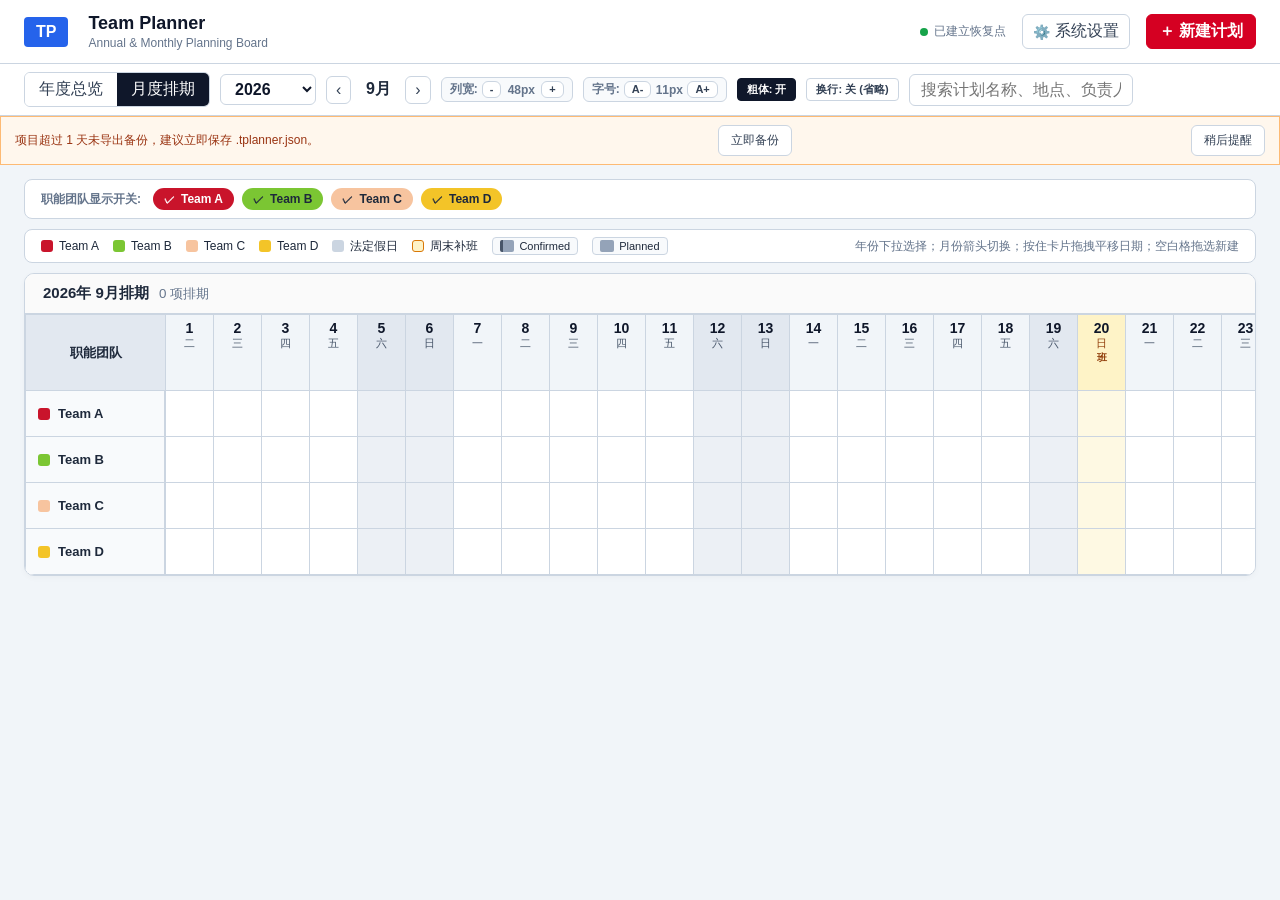
==== commit bbe6e81c: "v1.19 Build 01E: 三语切换 + Office 风格设置中心 + 导出时间戳" ====
--- a/index.html
+++ b/index.html
@@ -3,7 +3,7 @@
 <head>
 <meta charset="UTF-8" />
 <meta name="viewport" content="width=device-width, initial-scale=1.0" />
-<title>Team Planner V17</title>
+<title>Team Planner v1.19 Build 01E</title>
 <style>
 :root{
   --red:#d50022;--red-dark:#b0001a;--ink:#1e293b;--muted:#64748b;--line:#cbd5e1;--bg:#f1f5f9;--panel:#fff;
@@ -11,7 +11,6 @@
   --weekend-bg:#e2e8f0;
   --workday-bg:#ffffff;
   --adjusted-workday:#fef3c7;
-  
   --col-w: 48px;
   --label-w: 140px;
   --item-font-size: 11px;
@@ -47,6 +46,7 @@
 .nav-month button{padding:4px 9px}
 #monthLabel{min-width:42px;text-align:center}
 .search{padding:6px 11px;border:1px solid var(--line);border-radius:6px;min-width:190px}
+.lang-select{padding:5px 8px;border:1px solid var(--line);border-radius:6px;background:#fff;font-weight:600;color:#334155;font-size:12px;cursor:pointer}
 
 .ctrl-pill{display:flex;align-items:center;gap:4px;background:#f8fafc;padding:3px 8px;border-radius:6px;border:1px solid var(--line);font-size:12px}
 .ctrl-pill span{color:var(--muted);font-weight:600}
@@ -77,7 +77,6 @@
 .card-head h2{font-size:15px;margin:0;font-weight:700}
 .card-head small{color:var(--muted);margin-left:10px}
 
-/* 年度总览 */
 .scroll{overflow:auto}
 .year-grid{display:grid;grid-template-columns:140px repeat(12,minmax(90px,1fr));min-width:1220px}
 .cell{min-height:72px;border-right:1px solid var(--line);border-bottom:1px solid var(--line);padding:6px;position:relative}
@@ -93,7 +92,6 @@
 .event-pill.status-confirmed{border-left:3px solid var(--confirmed-border) !important}
 .event-pill.status-planned{border-left:5px solid transparent !important}
 
-/* 月度 CSS Grid 布局 */
 .month-wrap{overflow:auto;position:relative;background:#fff}
 .grid-calendar{
   display: grid;
@@ -102,65 +100,18 @@
   border-top: 1px solid var(--line);
   width: max-content;
 }
-
-.g-cell{
-  border-right: 1px solid var(--line);
-  border-bottom: 1px solid var(--line);
-  display: flex;
-  align-items: center;
-  justify-content: center;
-  position: relative;
-}
-
-.g-corner{
-  grid-column: 1;
-  grid-row: 1;
-  position: sticky;
-  left: 0;
-  top: 0;
-  z-index: 35;
-  background: #e2e8f0;
-  font-weight: 700;
-  font-size: 13px;
-  height: 76px;
-}
-.g-day-th{
-  grid-row: 1;
-  position: sticky;
-  top: 0;
-  z-index: 30;
-  background: #f1f5f9;
-  height: 76px;
-  font-size: 11px;
-  color: #475569;
-  flex-direction: column;
-  padding: 4px 2px;
-}
+.g-cell{border-right: 1px solid var(--line);border-bottom: 1px solid var(--line);display: flex;align-items: center;justify-content: center;position: relative;}
+.g-corner{grid-column: 1;grid-row: 1;position: sticky;left: 0;top: 0;z-index: 35;background: #e2e8f0;font-weight: 700;font-size: 13px;height: 76px;}
+.g-day-th{grid-row: 1;position: sticky;top: 0;z-index: 30;background: #f1f5f9;height: 76px;font-size: 11px;color: #475569;flex-direction: column;padding: 4px 2px;}
 .g-day-th b{display:block;font-size:14px;color:#0f172a}
 .g-day-th.weekend{background:var(--weekend-bg)}
 .g-day-th.holiday{background:var(--holiday-bg);color:#991b1b;font-weight:700}
 .g-day-th.workday-adjusted{background:var(--adjusted-workday);color:#92400e}
 .day-badge{font-size:10px;font-weight:700;line-height:1;margin-top:2px;display:block}
 
-.g-team-label{
-  grid-column: 1;
-  position: sticky;
-  left: 0;
-  z-index: 25;
-  background: #f8fafc;
-  font-weight: 700;
-  font-size: 13px;
-  padding: 0 12px;
-  justify-content: flex-start;
-  gap: 8px;
-  border-right: 2px solid var(--line);
-}
-
-.g-day-bg{
-  cursor: crosshair;
-  background: #fff;
-  height: 100%;
-}
+.g-team-label{grid-column: 1;position: sticky;left: 0;z-index: 25;background: #f8fafc;font-weight: 700;font-size: 13px;padding: 0 12px;justify-content: flex-start;gap: 8px;border-right: 2px solid var(--line);}
+
+.g-day-bg{cursor: crosshair;background: #fff;height: 100%;}
 .g-day-bg.weekend{background:rgba(226,232,240,0.65)}
 .g-day-bg.holiday{background:rgba(203,213,225,0.95)}
 .g-day-bg.workday-adjusted{background:rgba(254,243,199,0.5)}
@@ -168,30 +119,13 @@
 .g-day-bg.drag-target-hover{background:rgba(59,130,246,0.35) !important}
 
 .g-event-card{
-  height: calc(100% - 8px);
-  align-self: center;
-  border-radius: 5px;
-  color: #fff;
-  font-size: var(--item-font-size);
-  display: flex;
-  align-items: center;
-  padding: 0 6px;
-  margin-left: 1px;
-  margin-right: 1px;
-  box-shadow: 0 2px 6px rgba(15,23,42,0.16);
-  cursor: grab;
-  z-index: 10;
-  box-sizing: border-box;
-  margin-top: 4px;
-  margin-bottom: 4px;
-  transition: filter .15s, transform .1s;
+  height: calc(100% - 8px);align-self: center;border-radius: 5px;color: #fff;font-size: var(--item-font-size);
+  display: flex;align-items: center;padding: 0 6px;margin-left: 1px;margin-right: 1px;
+  box-shadow: 0 2px 6px rgba(15,23,42,0.16);cursor: grab;z-index: 10;box-sizing: border-box;
+  margin-top: 4px;margin-bottom: 4px;transition: filter .15s, transform .1s;
 }
 .g-event-card:active{cursor:grabbing}
-.g-event-card:hover{
-  filter:brightness(0.92);
-  transform:translateY(-1px);
-  box-shadow:0 3px 6px rgba(0,0,0,0.22);
-}
+.g-event-card:hover{filter:brightness(0.92);transform:translateY(-1px);box-shadow:0 3px 6px rgba(0,0,0,0.22);}
 .g-event-card.light{color:#1e293b}
 
 .g-event-card.status-confirmed{border-left:3px solid var(--confirmed-border) !important}
@@ -200,59 +134,18 @@
 .font-bold-mode{font-weight:700 !important}
 .font-normal-mode{font-weight:500 !important}
 
-.event-text.ellipsis-mode{
-  white-space:nowrap;
-  overflow:hidden;
-  text-overflow:ellipsis;
-  width:100%;
-  text-align:left;
-}
-.event-text.wrap-mode{
-  white-space:normal;
-  word-break:normal;
-  overflow-wrap:normal;
-  hyphens:none;
-  line-height:1.2;
-  text-align:center;
-  width:100%;
-}
+.event-text.ellipsis-mode{white-space:nowrap;overflow:hidden;text-overflow:ellipsis;width:100%;text-align:left;}
+.event-text.wrap-mode{white-space:normal;word-break:normal;overflow-wrap:normal;hyphens:none;line-height:1.2;text-align:center;width:100%;}
 
 #hoverPopover{
-  position:fixed;
-  display:none;
-  z-index:999;
-  background:#ffffff;
-  color:#1e293b;
-  border-radius:8px;
-  padding:12px 14px;
-  box-shadow:0 12px 28px -4px rgba(0,0,0,0.18), 0 4px 12px -2px rgba(0,0,0,0.08);
-  border:1px solid #e2e8f0;
-  border-left:4px solid var(--red);
-  max-width:320px;
-  min-width:180px;
-  pointer-events:none;
-  transition:opacity .12s ease, transform .12s ease;
-  opacity:0;
-  transform:translateY(4px);
-}
-#hoverPopover.show{
-  opacity:1;
-  transform:translateY(0);
-}
-.popover-title{
-  font-weight:700;
-  font-size:13px;
-  color:#0f172a;
-  margin-bottom:6px;
-  line-height:1.3;
-}
-.popover-meta{
-  font-size:11px;
-  color:#64748b;
-  display:flex;
-  flex-direction:column;
-  gap:3px;
-}
+  position:fixed;display:none;z-index:999;background:#ffffff;color:#1e293b;border-radius:8px;
+  padding:12px 14px;box-shadow:0 12px 28px -4px rgba(0,0,0,0.18), 0 4px 12px -2px rgba(0,0,0,0.08);
+  border:1px solid #e2e8f0;border-left:4px solid var(--red);max-width:320px;min-width:180px;
+  pointer-events:none;transition:opacity .12s ease, transform .12s ease;opacity:0;transform:translateY(4px);
+}
+#hoverPopover.show{opacity:1;transform:translateY(0);}
+.popover-title{font-weight:700;font-size:13px;color:#0f172a;margin-bottom:6px;line-height:1.3;}
+.popover-meta{font-size:11px;color:#64748b;display:flex;flex-direction:column;gap:3px;}
 .popover-meta span b{color:#334155;font-weight:600}
 .popover-tag{display:inline-block;padding:1px 6px;border-radius:4px;font-size:10px;font-weight:700;width:fit-content;margin-top:4px}
 
@@ -277,12 +170,11 @@
 .toast.show{opacity:1;transform:none}
 .footer-note{color:var(--muted);font-size:12px;margin-top:14px;text-align:right}
 .setting-check-row{display:flex;justify-content:space-between;align-items:center;padding:8px 0}.lunar-label{font-size:9px;color:#7c3f00;line-height:1.05;margin-top:1px}
-/* V16.2 definitive overrides */
+
 .g-corner,.g-day-th{height:76px!important;min-height:76px!important;overflow:hidden}
 .g-day-th{justify-content:flex-start!important;gap:1px;line-height:1.05;padding:5px 2px!important}
 .g-day-th b{font-size:14px;line-height:16px}.g-day-th>span:not(.day-badge):not(.lunar-label){font-size:11px;line-height:13px}
 .day-badge{font-size:10px;line-height:12px;margin-top:1px}.lunar-label{display:block;font-size:9px;line-height:11px;margin-top:1px;white-space:nowrap}
-/* Item gap and true symmetric text inset */
 .g-event-card{position:relative!important;box-sizing:border-box!important;margin-left:2px!important;margin-right:2px!important;width:calc(100% - 4px)!important;padding:0!important;border-left:0!important;overflow:hidden!important}
 .g-event-card .event-text{box-sizing:border-box!important;width:100%!important;padding-left:6px!important;padding-right:6px!important;margin:0!important}
 .g-event-card.status-confirmed{border-left:0!important;box-shadow:inset 3px 0 0 var(--confirmed-border),0 2px 6px rgba(15,23,42,.16)!important}
@@ -290,75 +182,96 @@
 .event-pill{position:relative!important;box-sizing:border-box!important;margin-left:2px!important;margin-right:2px!important;padding-left:6px!important;padding-right:6px!important;border-left:0!important;overflow:hidden!important}
 .event-pill.status-confirmed{border-left:0!important;box-shadow:inset 3px 0 0 var(--confirmed-border),0 2px 6px rgba(15,23,42,.16)!important}
 .event-pill.status-planned{border-left:0!important;box-shadow:0 2px 6px rgba(15,23,42,.16)!important}
-/* Modal typography */
 .modal{font-size:13px}.modal h3{font-size:18px!important;font-weight:700!important;color:#0f172a!important;line-height:1.3}.modal .field label,.modal .settings-title{font-size:13px!important}.modal input,.modal select,.modal textarea,.modal button,.modal .actions button{font-size:13px!important}
-.recycle-row{display:grid;grid-template-columns:1fr 110px 130px 80px;gap:8px;align-items:center;padding:9px 0;border-bottom:1px solid var(--line);font-size:13px}.recycle-title{font-weight:600;overflow:hidden;text-overflow:ellipsis;white-space:nowrap}.recycle-empty{padding:28px;text-align:center;color:var(--muted)}</style>
+.recycle-row{display:grid;grid-template-columns:1fr 110px 130px 80px;gap:8px;align-items:center;padding:9px 0;border-bottom:1px solid var(--line);font-size:13px}.recycle-title{font-weight:600;overflow:hidden;text-overflow:ellipsis;white-space:nowrap}.recycle-empty{padding:28px;text-align:center;color:var(--muted)}
+
+.recovery-status{font-size:12px;color:#64748b;display:flex;align-items:center;gap:6px;white-space:nowrap}
+.recovery-dot{width:8px;height:8px;border-radius:50%;background:#16a34a;display:inline-block}
+.recovery-dot.dirty{background:#d97706}.recovery-dot.warning{background:#dc2626}
+.recovery-panel{position:fixed;inset:0;background:rgba(15,23,42,.48);z-index:300;display:none;align-items:center;justify-content:center;padding:20px}
+.recovery-dialog{background:#fff;width:min(620px,96vw);max-height:88vh;overflow:auto;border-radius:12px;padding:22px;box-shadow:0 24px 60px rgba(15,23,42,.28)}
+.recovery-dialog h3{margin:0 0 8px}.recovery-dialog p{color:#64748b;line-height:1.55}
+.recovery-item{border:1px solid #e2e8f0;border-radius:8px;padding:11px 12px;margin:8px 0;display:flex;gap:12px;align-items:center}
+.recovery-item-main{flex:1}.recovery-item-title{font-weight:700}.recovery-item-meta{font-size:12px;color:#64748b;margin-top:3px}
+.recovery-banner{display:none;background:#fff7ed;border:1px solid #fdba74;color:#9a3412;padding:8px 14px;font-size:12px;align-items:center;gap:10px}
+.recovery-banner.show{display:flex}.recovery-banner button{margin-left:auto}
+
+.settings-modal{width:min(860px,96vw)!important;padding:0!important;overflow:hidden!important;display:flex;flex-direction:column;max-height:90vh}
+.settings-modal h3{margin:0!important;padding:20px 24px 16px;border-bottom:1px solid var(--line);font-size:18px!important;flex:none}
+.settings-layout{display:flex;flex:1;min-height:0}
+.settings-nav{width:170px;flex:none;background:#f8fafc;border-right:1px solid var(--line);padding:12px 0;display:flex;flex-direction:column;gap:2px;overflow-y:auto}
+.settings-tab{text-align:left;background:transparent;border:0!important;border-left:3px solid transparent!important;border-radius:0!important;padding:10px 18px;font-size:13px;font-weight:500;color:#475569;cursor:pointer;transition:background .12s,color .12s}
+.settings-tab:hover{background:#eef2f7;color:#0f172a}
+.settings-tab.active{background:#fff;color:var(--red);font-weight:700;border-left-color:var(--red)!important}
+.settings-content{flex:1;padding:20px 24px;overflow-y:auto;min-width:0;display:grid}
+.settings-pane{grid-area:1 / 1;visibility:hidden;pointer-events:none}
+.settings-pane.active{visibility:visible;pointer-events:auto}
+.settings-pane .settings-title{margin-bottom:12px;padding-bottom:6px;border-bottom:1px solid var(--line);font-size:14px;font-weight:700;color:#0f172a}
+.settings-modal > .actions{flex:none;margin:0!important;padding:14px 24px;border-top:1px solid var(--line);background:#fafafa}
+</style>
 </head>
 <body>
 
 <header>
-<div class="logo-box">
-<span style="
-background:#2563eb;
-color:white;
-font-weight:800;
-padding:6px 12px;
-border-radius:4px;
-">
-TEAM PLANNER
-</span>
-</div>
+  <div class="logo-box" id="appLogoBox">
+    <img id="appLogoImage" alt="Planner Logo" style="display:none" />
+    <span id="appLogoFallback" style="background:#2563eb;color:white;font-weight:800;padding:6px 12px;border-radius:4px">TP</span>
+  </div>
+  <div class="header-title-box">
+    <div class="title" id="appMainTitle">Team Planner</div>
+    <div class="subtitle" id="appSubtitle">Annual & Monthly Planning Board</div>
+  </div>
   <div class="spacer"></div>
-  <button id="undoDeleteBtn" class="icon-btn" onclick="undoDelete()" style="display:none">↩ 撤销删除</button>
-  <button class="icon-btn" onclick="openSettings()"><span style="font-size:14px">⚙️</span> 系统设置</button>
-  <button class="primary" onclick="openModal()">＋ 新建计划</button>
+  <div class="recovery-status" id="recoveryStatus">
+    <span class="recovery-dot" id="recoveryDot"></span>
+    <span id="recoveryStatusText" data-i18n="recovery_saved">已建立恢复点</span>
+  </div>
+  <button id="undoDeleteBtn" class="icon-btn" onclick="undoDelete()" style="display:none"><span data-i18n="undo_delete">↩ 撤销删除</span></button>
+  <button class="icon-btn" onclick="openSettings()"><span style="font-size:14px">⚙️</span> <span data-i18n="system_settings">系统设置</span></button>
+  <button class="primary" onclick="openModal()"><span data-i18n="new_event">＋ 新建计划</span></button>
 </header>
 
 <div class="toolbar">
   <div class="seg">
-    <button id="yearBtn" onclick="setView('year')">年度总览</button>
-    <button id="monthBtn" class="active" onclick="setView('month')">月度排期</button>
+    <button id="yearBtn" onclick="setView('year')" data-i18n="view_year">年度总览</button>
+    <button id="monthBtn" class="active" onclick="setView('month')" data-i18n="view_month">月度排期</button>
   </div>
   <select id="yearSelect" class="year-select" onchange="changeYearFromSelect()"></select>
   <div class="nav-month">
-    <button onclick="changeMonth(-1)" title="上一个月">‹</button>
+    <button onclick="changeMonth(-1)" title="‹">‹</button>
     <span id="monthLabel">9月</span>
-    <button onclick="changeMonth(1)" title="下一个月">›</button>
+    <button onclick="changeMonth(1)" title="›">›</button>
   </div>
 
-  <!-- 1. 列宽微调 -->
-  <div class="ctrl-pill" title="调整每天的列宽度">
-    <span>列宽:</span>
+  <div class="ctrl-pill">
+    <span data-i18n="col_width">列宽:</span>
     <button class="ctrl-btn" onclick="adjustColWidth(-4)">-</button>
     <span id="colWidthDisplay" style="min-width:32px;text-align:center">48px</span>
     <button class="ctrl-btn" onclick="adjustColWidth(4)">+</button>
   </div>
 
-  <!-- 2. 字号微调 -->
-  <div class="ctrl-pill" title="调整文字字号">
-    <span>字号:</span>
+  <div class="ctrl-pill">
+    <span data-i18n="font_size">字号:</span>
     <button class="ctrl-btn" onclick="adjustFontSize(-1)">A-</button>
     <span id="fontSizeDisplay" style="min-width:28px;text-align:center">11px</span>
     <button class="ctrl-btn" onclick="adjustFontSize(1)">A+</button>
   </div>
 
-  <!-- 3. 粗体开关 -->
-  <button id="boldToggleBtn" class="toggle-btn active" onclick="toggleBoldMode()" title="切换排期文字粗体或正常字重">
-    粗体: 开
-  </button>
-
-  <!-- 4. 换行模式开关 -->
-  <button id="wrapToggleBtn" class="toggle-btn" onclick="toggleWrapMode()" title="切换单行省略截断还是多行完整显示">
-    换行: 关 (省略)
-  </button>
-
-  <input id="search" class="search" placeholder="搜索计划名称、地点、负责人……" oninput="render()" />
+  <button id="boldToggleBtn" class="toggle-btn active" onclick="toggleBoldMode()" data-i18n="bold_on">粗体: 开</button>
+  <button id="wrapToggleBtn" class="toggle-btn" onclick="toggleWrapMode()" data-i18n="wrap_off">换行: 关 (省略)</button>
+
+  <input id="search" class="search" data-i18n-placeholder="search_placeholder" placeholder="搜索计划名称、地点、负责人……" oninput="render()" />
   <div class="spacer"></div>
 </div>
 
+<div class="recovery-banner" id="backupReminderBanner">
+  <span id="backupReminderText" data-i18n="backup_reminder_default">建议导出项目文件，防止清理浏览器数据后无法恢复。</span>
+  <button type="button" onclick="exportData()" data-i18n="backup_now">立即备份</button>
+  <button type="button" onclick="dismissBackupReminder()" data-i18n="backup_later">稍后提醒</button>
+</div>
 <main>
   <div class="team-toggles-bar" id="teamTogglesBar">
-    <span class="toggle-title">职能团队显示开关:</span>
+    <span class="toggle-title" data-i18n="team_toggles_title">职能团队显示开关:</span>
   </div>
 
   <div class="legend" id="legend"></div>
@@ -386,121 +299,452 @@
 
 <div class="modal-back" id="modalBack">
   <div class="modal">
-    <h3 id="modalTitle">新建排期</h3>
+    <h3 id="modalTitle" data-i18n="new_event_title">新建排期</h3>
     <div class="form-grid">
-      <div class="field full"><label>事项名称 *</label><input id="fTitle" placeholder="如 Training Plan A" /></div>
-      <div class="field"><label>职能团队 *</label><select id="fTeam"></select></div>
-      <div class="field"><label>负责人 / 协同人员 (悬停气泡中查看)</label><input id="fOwner" placeholder="如 张三 / 李四 / John" /></div>
-      <div class="field"><label>开始日期 *</label><input id="fStart" type="date" /></div>
-      <div class="field"><label>结束日期 *</label><input id="fEnd" type="date" /></div>
-      <div class="field"><label>状态</label>
+      <div class="field full"><label data-i18n="f_title">事项名称 *</label><input id="fTitle" /></div>
+      <div class="field"><label data-i18n="f_team">职能团队 *</label><select id="fTeam"></select></div>
+      <div class="field"><label data-i18n="f_owner">负责人 / 协同人员</label><input id="fOwner" /></div>
+      <div class="field"><label data-i18n="f_start">开始日期 *</label><input id="fStart" type="date" /></div>
+      <div class="field"><label data-i18n="f_end">结束日期 *</label><input id="fEnd" type="date" /></div>
+      <div class="field"><label data-i18n="f_status">状态</label>
         <select id="fStatus">
-          <option value="planned">Planned</option>
-          <option value="confirmed">Confirmed</option>
+          <option value="planned" data-i18n="status_planned">Planned</option>
+          <option value="confirmed" data-i18n="status_confirmed">Confirmed</option>
         </select>
       </div>
-      <div class="field"><label>地点 / 形式</label><input id="fLocation" placeholder="Office / Virtual" /></div>
-      <div class="field full"><label>备注详细</label><textarea id="fNotes" rows="3" placeholder="添加补充说明..."></textarea></div>
+      <div class="field"><label data-i18n="f_location">地点 / 形式</label><input id="fLocation" /></div>
+      <div class="field full"><label data-i18n="f_notes">备注详细</label><textarea id="fNotes" rows="3"></textarea></div>
     </div>
     <div class="actions">
-      <button id="deleteBtn" class="danger" onclick="deleteEvent()" style="margin-right:auto;display:none">删除此排期</button>
-      <button id="outlookBtn" onclick="addCurrentEventToOutlook()" style="display:none">📅 添加到 Outlook</button>
-      <button onclick="closeModal()">取消</button>
-      <button class="primary" onclick="saveEvent()">保存</button>
+      <button id="deleteBtn" class="danger" onclick="deleteEvent()" style="margin-right:auto;display:none" data-i18n="delete_event">删除此排期</button>
+      <button id="outlookBtn" onclick="addCurrentEventToOutlook()" style="display:none" data-i18n="add_outlook">📅 添加到 Outlook</button>
+      <button onclick="closeModal()" data-i18n="btn_cancel">取消</button>
+      <button class="primary" onclick="saveEvent()" data-i18n="btn_save">保存</button>
     </div>
   </div>
 </div>
 
 <div class="modal-back" id="settingsModal">
-  <div class="modal" style="width:min(680px,94vw)">
-    <h3>⚙️ 全局与团队设置中心</h3>
-    
-    <div class="settings-section">
-      <div class="settings-title">基础配置</div>
-      <div class="field full">
-        <label>系统看板标题</label>
-        <input id="cfgAppTitle" value="Team Planner" />
-      </div>
-    </div>
-
-    <div class="settings-section">
-      <div class="settings-title">日历增强配置</div>
-      <label class="setting-check-row"><span>显示农历（月度视图）</span><input id="cfgShowLunar" type="checkbox" /></label>
-      <label class="setting-check-row"><span>显示周末灰色背景</span><input id="cfgShowWeekend" type="checkbox" /></label>
-      <label class="setting-check-row"><span>显示中国法定假日</span><input id="cfgShowHolidays" type="checkbox" /></label>
-      <label class="setting-check-row"><span>显示调休工作日</span><input id="cfgShowAdjusted" type="checkbox" /></label>
-    </div>
-    <div class="settings-section">
-      <div class="settings-title">职能团队管理 (可重命名团队、调整色彩)</div>
-      <div id="teamConfigList"></div>
-      <button onclick="addNewTeamConfig()" style="margin-top:8px;font-size:12px">＋ 添加新职能团队</button>
-    </div>
-
-    <div class="settings-section">
-      <div class="settings-title">数据维护</div>
-      <div style="display:flex;gap:10px;align-items:center;flex-wrap:wrap">
-        <button onclick="exportData()">导出全量配置与排期 (JSON)</button>
-        <button onclick="openImportFilePicker()">导入排期文件 (JSON)</button>
-        <button onclick="openRecycleBin()">回收站 <span id="recycleCount"></span></button>
-        <input id="jsonFileInput" type="file" accept="application/json,.json" style="display:none" onchange="importJSONFile(event)" />
-      </div>
-    </div>
-    <div class="settings-section">
-      <div class="settings-title">版本更新</div>
-      <div style="font-size:12px;color:var(--muted);line-height:1.7">
-        <b>V17 Outlook</b>：保留 V17 Fixed UI，增加单个排期预填到 Outlook 日历功能。
+  <div class="modal settings-modal">
+    <h3 data-i18n="settings_title">⚙️ 系统设置中心</h3>
+    <div class="settings-layout">
+      <nav class="settings-nav">
+        <button type="button" class="settings-tab active" data-tab="basic" onclick="switchSettingsTab('basic')" data-i18n="tab_basic">基础配置</button>
+        <button type="button" class="settings-tab" data-tab="calendar" onclick="switchSettingsTab('calendar')" data-i18n="tab_calendar">日历增强</button>
+        <button type="button" class="settings-tab" data-tab="teams" onclick="switchSettingsTab('teams')" data-i18n="tab_teams">职能团队</button>
+        <button type="button" class="settings-tab" data-tab="data" onclick="switchSettingsTab('data')" data-i18n="tab_data">数据维护</button>
+        <button type="button" class="settings-tab" data-tab="about" onclick="switchSettingsTab('about')" data-i18n="tab_about">版本更新</button>
+      </nav>
+      <div class="settings-content">
+
+        <section class="settings-pane active" data-pane="basic">
+          <div class="settings-title" data-i18n="tab_basic">基础配置</div>
+          <div class="field full">
+            <label data-i18n="cfg_app_title">系统看板标题</label>
+            <input id="cfgAppTitle" value="Team Planner" />
+          </div>
+          <div class="field full" style="margin-top:12px">
+            <label data-i18n="cfg_app_subtitle">副标题</label>
+            <input id="cfgAppSubtitle" value="Annual & Monthly Planning Board" />
+          </div>
+          <div class="field full" style="margin-top:12px">
+            <label data-i18n="cfg_logo_url">Logo 外部图片链接</label>
+            <div style="display:flex;gap:8px;align-items:center">
+              <input id="cfgLogoUrl" type="url" placeholder="https://example.com/logo.png" style="flex:1" />
+              <button type="button" onclick="applyLogoUrlFromSettings()" data-i18n="cfg_apply_logo_url">应用链接</button>
+            </div>
+          </div>
+          <div class="field full" style="margin-top:12px">
+            <label data-i18n="cfg_logo_upload">或上传本地 Logo（PNG / JPG / SVG / WebP，最大 1 MB）</label>
+            <div style="display:flex;gap:8px;align-items:center;flex-wrap:wrap">
+              <button type="button" onclick="openLogoFilePicker()" data-i18n="cfg_pick_logo">选择本地图片</button>
+              <button type="button" onclick="clearCustomLogo()" data-i18n="cfg_reset_logo">恢复默认 Logo</button>
+              <span id="logoStatus" style="font-size:12px;color:var(--muted)" data-i18n="logo_status_default">当前使用默认 Logo</span>
+              <input id="logoFileInput" type="file" accept="image/png,image/jpeg,image/svg+xml,image/webp" style="display:none" onchange="handleLogoFile(event)" />
+            </div>
+          </div>
+          <div class="field full" style="margin-top:12px">
+            <label data-i18n="cfg_language">界面语言</label>
+            <select id="cfgLanguage" style="max-width:220px">
+              <option value="zh-CN">简体中文</option>
+              <option value="zh-TW">繁體中文</option>
+              <option value="en">English</option>
+            </select>
+          </div>
+        </section>
+
+        <section class="settings-pane" data-pane="calendar">
+          <div class="settings-title" data-i18n="tab_calendar">日历增强配置</div>
+          <label class="setting-check-row"><span data-i18n="cfg_show_lunar">显示农历（月度视图）</span><input id="cfgShowLunar" type="checkbox" /></label>
+          <label class="setting-check-row"><span data-i18n="cfg_show_weekend">显示周末灰色背景</span><input id="cfgShowWeekend" type="checkbox" /></label>
+          <label class="setting-check-row"><span data-i18n="cfg_show_holidays">显示中国法定假日</span><input id="cfgShowHolidays" type="checkbox" /></label>
+          <label class="setting-check-row"><span data-i18n="cfg_show_adjusted">显示调休工作日</span><input id="cfgShowAdjusted" type="checkbox" /></label>
+        </section>
+
+        <section class="settings-pane" data-pane="teams">
+          <div class="settings-title" data-i18n="tab_teams_desc">职能团队管理（可重命名团队、调整色彩）</div>
+          <div id="teamConfigList"></div>
+          <button onclick="addNewTeamConfig()" style="margin-top:8px;font-size:12px" data-i18n="cfg_add_team">＋ 添加新职能团队</button>
+        </section>
+
+        <section class="settings-pane" data-pane="data">
+          <div class="settings-title" data-i18n="tab_data">数据维护</div>
+          <div style="display:flex;gap:10px;align-items:center;flex-wrap:wrap">
+            <button onclick="exportData()" data-i18n="btn_export">导出项目 (.tplanner.json)</button>
+            <button onclick="openImportFilePicker()" data-i18n="btn_import">导入项目 (.json / .tplanner.json)</button>
+            <button onclick="openRecycleBin()" data-i18n="btn_recycle">回收站</button>
+            <button class="danger" onclick="clearAllPlannerData()" data-i18n="btn_reset_all">全面清除数据 / 恢复初始状态</button>
+            <input id="jsonFileInput" type="file" accept="application/json,.json,.tplanner.json" style="display:none" onchange="importJSONFile(event)" />
+          </div>
+        </section>
+
+        <section class="settings-pane" data-pane="about">
+          <div class="settings-title" data-i18n="tab_about">版本更新</div>
+          <div style="font-size:12px;color:var(--muted);line-height:1.7" data-i18n-html="about_text">
+            <b>v1.2</b>：支持简体中文 / 繁体中文 / English 三种界面语言切换。
+          </div>
+        </section>
+
       </div>
     </div>
     <div class="actions">
-      <button onclick="closeSettings()">取消</button>
-      <button class="primary" onclick="saveSettings()">保存并生效</button>
+      <button onclick="closeSettings()" data-i18n="btn_cancel">取消</button>
+      <button class="primary" onclick="saveSettings()" data-i18n="btn_save_apply">保存并生效</button>
     </div>
   </div>
 </div>
 
-<div class="modal-back" id="recycleModal"><div class="modal" style="width:min(760px,94vw)"><h3>🗑️ 排期回收站</h3><div id="recycleList"></div><div class="actions"><button class="danger" onclick="emptyRecycleBin()">清空回收站</button><button class="primary" onclick="closeRecycleBin()">关闭</button></div></div></div><div class="toast" id="toast"></div>
+<div class="modal-back" id="recycleModal"><div class="modal" style="width:min(760px,94vw)"><h3 data-i18n="recycle_title">🗑️ 排期回收站</h3><div id="recycleList"></div><div class="actions"><button class="danger" onclick="emptyRecycleBin()" data-i18n="btn_empty_recycle">清空回收站</button><button class="primary" onclick="closeRecycleBin()" data-i18n="btn_close">关闭</button></div></div></div><div class="toast" id="toast"></div>
+<div class="recovery-panel" id="recoveryPanel">
+  <div class="recovery-dialog">
+    <h3 id="recoveryPanelTitle" data-i18n="recovery_center">恢复中心</h3>
+    <p id="recoveryPanelMessage"></p>
+    <div id="recoveryList"></div>
+    <div class="actions">
+      <button id="recoveryIgnoreBtn" onclick="closeRecoveryPanel()" data-i18n="recovery_ignore">继续使用当前数据</button>
+    </div>
+  </div>
+</div>
 
 <script>
+/* ===================== I18N ===================== */
+const I18N = {
+  'zh-CN': {
+    system_settings:'系统设置', new_event:'＋ 新建计划', undo_delete:'↩ 撤销删除',
+    recovery_saved:'已建立恢复点',
+    view_year:'年度总览', view_month:'月度排期',
+    col_width:'列宽:', font_size:'字号:',
+    bold_on:'粗体: 开', bold_off:'粗体: 关',
+    wrap_on:'换行: 开 (多行)', wrap_off:'换行: 关 (省略)',
+    search_placeholder:'搜索计划名称、地点、负责人……',
+    team_toggles_title:'职能团队显示开关:',
+    legend_holiday:'法定假日', legend_adjusted:'周末补班', legend_confirmed:'Confirmed', legend_planned:'Planned',
+    legend_hint:'年份下拉选择；月份箭头切换；按住卡片拖拽平移日期；空白格拖选新建',
+    year_view_title:'{year} HR 年度总览', month_view_title:'{year}年 {month}月排期', items_count:'{n} 项排期',
+    backup_reminder_default:'建议导出项目文件，防止清理浏览器数据后无法恢复。',
+    backup_now:'立即备份', backup_later:'稍后提醒',
+    new_event_title:'新建排期', edit_event_title:'编辑排期事项',
+    f_title:'事项名称 *', f_team:'职能团队 *', f_owner:'负责人 / 协同人员',
+    f_start:'开始日期 *', f_end:'结束日期 *', f_status:'状态',
+    f_location:'地点 / 形式', f_notes:'备注详细',
+    status_planned:'Planned', status_confirmed:'Confirmed',
+    delete_event:'删除此排期', add_outlook:'📅 添加到 Outlook',
+    btn_cancel:'取消', btn_save:'保存', btn_save_apply:'保存并生效', btn_close:'关闭',
+    btn_export:'导出项目 (.tplanner.json)', btn_import:'导入项目 (.json / .tplanner.json)',
+    btn_recycle:'回收站', btn_reset_all:'全面清除数据 / 恢复初始状态',
+    btn_empty_recycle:'清空回收站',
+    settings_title:'⚙️ 系统设置中心',
+    tab_basic:'基础配置', tab_calendar:'日历增强', tab_teams:'职能团队',
+    tab_data:'数据维护', tab_about:'版本更新',
+    tab_teams_desc:'职能团队管理（可重命名团队、调整色彩）',
+    cfg_app_title:'系统看板标题', cfg_app_subtitle:'副标题',
+    cfg_logo_url:'Logo 外部图片链接', cfg_apply_logo_url:'应用链接',
+    cfg_logo_upload:'或上传本地 Logo（PNG / JPG / SVG / WebP，最大 1 MB）',
+    cfg_pick_logo:'选择本地图片', cfg_reset_logo:'恢复默认 Logo',
+    logo_status_default:'当前使用默认 Logo', logo_status_file:'当前使用本地上传 Logo', logo_status_url:'当前使用外部链接 Logo',
+    cfg_language:'界面语言',
+    cfg_show_lunar:'显示农历（月度视图）', cfg_show_weekend:'显示周末灰色背景',
+    cfg_show_holidays:'显示中国法定假日', cfg_show_adjusted:'显示调休工作日',
+    cfg_add_team:'＋ 添加新职能团队',
+    about_text:'<b>v1.19 Build 01E</b>：支持简体中文 / 繁体中文 / English 三种界面语言切换。',
+    recycle_title:'🗑️ 排期回收站', recycle_empty:'回收站为空', recycle_restore:'恢复',
+    recovery_center:'恢复中心', recovery_ignore:'继续使用当前数据',
+    recovery_new_found:'发现较新的恢复数据', recovery_new_desc:'检测到比当前项目更新的自动恢复点。',
+    recovery_corrupt:'自动恢复数据异常', recovery_corrupt_desc:'自动恢复缓存无法读取，可从最近的轮转快照恢复。',
+    recovery_cache_broken:'恢复缓存损坏', recovery_from:'已从{src}恢复项目',
+    recovery_point:'自动恢复点', recovery_snapshot:'轮转快照',
+    recovery_saved_at:'保存于 {time}',
+    pop_team:'职能团队:', pop_date:'排期范围:', pop_owner:'负责人:', pop_location:'形式/地点:',
+    pop_unassigned:'未指派', pop_tbd:'待定',
+    toast_need_title_dates:'请填写计划名称与完整起止日期', toast_end_before_start:'结束日期不能早于开始日期',
+    toast_saved:'排期已保存并同步呈现', toast_deleted:'排期已移入回收站', toast_no_undo:'没有可恢复的排期',
+    toast_restored:'排期已恢复', toast_recycle_emptied:'回收站已清空',
+    toast_settings_saved:'设置已保存；团队重命名已同步全部排期。',
+    toast_language_changed:'界面语言已切换',
+    toast_bold:'已切换为：{mode}', toast_wrap:'已切换为：{mode}',
+    toast_logo_file:'本地 Logo 已应用', toast_logo_url:'外部 Logo 链接已应用', toast_logo_reset:'已恢复默认 Logo',
+    toast_exported:'项目文件已导出', toast_import_ok:'项目导入成功：{n} 项排期',
+    toast_outlook:'已打开 Outlook，请检查后选择保存',
+    toast_shift:'排期已平移：{title} 调整为 {start} 至 {end}',
+    confirm_delete:'确定删除排期【{title}】吗？删除后可从回收站恢复。',
+    confirm_empty_recycle:'确定永久清空回收站吗？此操作无法撤销。',
+    confirm_delete_team:'确定删除团队【{name}】吗？',
+    confirm_reset_all:'此操作将永久清除全部排期、团队设置、回收站、标题、Logo 和显示偏好。是否继续？',
+    prompt_reset:'请输入 RESET 确认全面清除：',
+    alert_reset_wrong:'输入不正确，未清除任何数据。',
+    alert_team_exists:'该团队名称已存在！', alert_team_in_use:'该团队仍有关联排期或回收站记录，不能删除。',
+    alert_team_dup:'团队名称不能重复。',
+    alert_logo_type:'仅支持 PNG、JPG、SVG 或 WebP 图片。', alert_logo_size:'Logo 文件不能超过 1 MB。',
+    alert_logo_read_fail:'Logo 读取失败，请重新选择图片。', alert_logo_url_bad:'请输入有效的图片链接。',
+    alert_logo_url_proto:'Logo 链接仅支持 http 或 https。',
+    alert_import_type:'导入失败：请选择 .json 或 .tplanner.json 文件', alert_import_size:'导入失败：项目文件不能超过 5 MB',
+    alert_import_fail:'导入失败：{msg}\n原数据未被修改。',
+    prompt_new_team:'请输入新团队名称：',
+    week_sun:'日', week_mon:'一', week_tue:'二', week_wed:'三', week_thu:'四', week_fri:'五', week_sat:'六',
+    lbl_corner:'职能团队', lbl_shift_class:'班',
+    bold_mode_on:'粗体显示', bold_mode_off:'正常字重',
+    wrap_mode_on:'单元格自动换行显示全部', wrap_mode_off:'单元格单行省略截断 (...)',
+    status_confirmed_label:'Confirmed', status_planned_label:'Planned',
+    backup_due_changes:'已有较多修改尚未导出项目文件，建议立即备份。',
+    backup_due_time:'项目超过 1 天未导出备份，建议立即保存 .tplanner.json。',
+    proj_name_default:'Team Planner Project',
+    app_title_default:'Team Planner', app_subtitle_default:'Annual & Monthly Planning Board',
+    month_unit:'{m}月',
+    deleted_at:'删除于',
+    add_team_btn:'＋ 添加新职能团队'
+  },
+  'zh-TW': {
+    system_settings:'系統設定', new_event:'＋ 新建計畫', undo_delete:'↩ 復原刪除',
+    recovery_saved:'已建立復原點',
+    view_year:'年度總覽', view_month:'月度排程',
+    col_width:'欄寬:', font_size:'字號:',
+    bold_on:'粗體: 開', bold_off:'粗體: 關',
+    wrap_on:'換行: 開 (多行)', wrap_off:'換行: 關 (省略)',
+    search_placeholder:'搜尋計畫名稱、地點、負責人……',
+    team_toggles_title:'職能團隊顯示開關:',
+    legend_holiday:'法定假日', legend_adjusted:'週末補班', legend_confirmed:'Confirmed', legend_planned:'Planned',
+    legend_hint:'年份下拉選擇；月份箭頭切換；按住卡片拖曳平移日期；空白格拖選新建',
+    year_view_title:'{year} HR 年度總覽', month_view_title:'{year}年 {month}月排程', items_count:'{n} 項排程',
+    backup_reminder_default:'建議匯出專案檔案，防止清理瀏覽器資料後無法復原。',
+    backup_now:'立即備份', backup_later:'稍後提醒',
+    new_event_title:'新建排程', edit_event_title:'編輯排程事項',
+    f_title:'事項名稱 *', f_team:'職能團隊 *', f_owner:'負責人 / 協同人員',
+    f_start:'開始日期 *', f_end:'結束日期 *', f_status:'狀態',
+    f_location:'地點 / 形式', f_notes:'備註詳細',
+    status_planned:'Planned', status_confirmed:'Confirmed',
+    delete_event:'刪除此排程', add_outlook:'📅 加入 Outlook',
+    btn_cancel:'取消', btn_save:'儲存', btn_save_apply:'儲存並生效', btn_close:'關閉',
+    btn_export:'匯出專案 (.tplanner.json)', btn_import:'匯入專案 (.json / .tplanner.json)',
+    btn_recycle:'回收筒', btn_reset_all:'全面清除資料 / 恢復初始狀態',
+    btn_empty_recycle:'清空回收筒',
+    settings_title:'⚙️ 系統設定中心',
+    tab_basic:'基礎設定', tab_calendar:'日曆增強', tab_teams:'職能團隊',
+    tab_data:'資料維護', tab_about:'版本更新',
+    tab_teams_desc:'職能團隊管理（可重新命名團隊、調整色彩）',
+    cfg_app_title:'系統看板標題', cfg_app_subtitle:'副標題',
+    cfg_logo_url:'Logo 外部圖片連結', cfg_apply_logo_url:'套用連結',
+    cfg_logo_upload:'或上傳本機 Logo（PNG / JPG / SVG / WebP，最大 1 MB）',
+    cfg_pick_logo:'選擇本機圖片', cfg_reset_logo:'恢復預設 Logo',
+    logo_status_default:'目前使用預設 Logo', logo_status_file:'目前使用本機上傳 Logo', logo_status_url:'目前使用外部連結 Logo',
+    cfg_language:'介面語言',
+    cfg_show_lunar:'顯示農曆（月度檢視）', cfg_show_weekend:'顯示週末灰色背景',
+    cfg_show_holidays:'顯示中國法定假日', cfg_show_adjusted:'顯示調休工作日',
+    cfg_add_team:'＋ 新增職能團隊',
+    about_text:'<b>v1.19 Build 01E</b>：支援簡體中文 / 繁體中文 / English 三種介面語言切換。',
+    recycle_title:'🗑️ 排程回收筒', recycle_empty:'回收筒為空', recycle_restore:'恢復',
+    recovery_center:'復原中心', recovery_ignore:'繼續使用目前資料',
+    recovery_new_found:'發現較新的復原資料', recovery_new_desc:'偵測到比目前專案更新的自動復原點。',
+    recovery_corrupt:'自動復原資料異常', recovery_corrupt_desc:'自動復原快取無法讀取，可從最近的輪轉快照復原。',
+    recovery_cache_broken:'復原快取損毀', recovery_from:'已從{src}復原專案',
+    recovery_point:'自動復原點', recovery_snapshot:'輪轉快照',
+    recovery_saved_at:'儲存於 {time}',
+    pop_team:'職能團隊:', pop_date:'排程範圍:', pop_owner:'負責人:', pop_location:'形式/地點:',
+    pop_unassigned:'未指派', pop_tbd:'待定',
+    toast_need_title_dates:'請填寫計畫名稱與完整起訖日期', toast_end_before_start:'結束日期不能早於開始日期',
+    toast_saved:'排程已儲存並同步呈現', toast_deleted:'排程已移入回收筒', toast_no_undo:'沒有可復原的排程',
+    toast_restored:'排程已復原', toast_recycle_emptied:'回收筒已清空',
+    toast_settings_saved:'設定已儲存；團隊重新命名已同步全部排程。',
+    toast_language_changed:'介面語言已切換',
+    toast_bold:'已切換為：{mode}', toast_wrap:'已切換為：{mode}',
+    toast_logo_file:'本機 Logo 已套用', toast_logo_url:'外部 Logo 連結已套用', toast_logo_reset:'已恢復預設 Logo',
+    toast_exported:'專案檔案已匯出', toast_import_ok:'專案匯入成功：{n} 項排程',
+    toast_outlook:'已開啟 Outlook，請檢查後選擇儲存',
+    toast_shift:'排程已平移：{title} 調整為 {start} 至 {end}',
+    confirm_delete:'確定刪除排程【{title}】嗎？刪除後可從回收筒恢復。',
+    confirm_empty_recycle:'確定永久清空回收筒嗎？此操作無法復原。',
+    confirm_delete_team:'確定刪除團隊【{name}】嗎？',
+    confirm_reset_all:'此操作將永久清除全部排程、團隊設定、回收筒、標題、Logo 和顯示偏好。是否繼續？',
+    prompt_reset:'請輸入 RESET 確認全面清除：',
+    alert_reset_wrong:'輸入不正確，未清除任何資料。',
+    alert_team_exists:'該團隊名稱已存在！', alert_team_in_use:'該團隊仍有關聯排程或回收筒記錄，不能刪除。',
+    alert_team_dup:'團隊名稱不能重複。',
+    alert_logo_type:'僅支援 PNG、JPG、SVG 或 WebP 圖片。', alert_logo_size:'Logo 檔案不能超過 1 MB。',
+    alert_logo_read_fail:'Logo 讀取失敗，請重新選擇圖片。', alert_logo_url_bad:'請輸入有效的圖片連結。',
+    alert_logo_url_proto:'Logo 連結僅支援 http 或 https。',
+    alert_import_type:'匯入失敗：請選擇 .json 或 .tplanner.json 檔案', alert_import_size:'匯入失敗：專案檔案不能超過 5 MB',
+    alert_import_fail:'匯入失敗：{msg}\n原資料未被修改。',
+    prompt_new_team:'請輸入新團隊名稱：',
+    week_sun:'日', week_mon:'一', week_tue:'二', week_wed:'三', week_thu:'四', week_fri:'五', week_sat:'六',
+    lbl_corner:'職能團隊', lbl_shift_class:'班',
+    bold_mode_on:'粗體顯示', bold_mode_off:'正常字重',
+    wrap_mode_on:'儲存格自動換行顯示全部', wrap_mode_off:'儲存格單行省略截斷 (...)',
+    status_confirmed_label:'Confirmed', status_planned_label:'Planned',
+    backup_due_changes:'已有較多修改尚未匯出專案檔案，建議立即備份。',
+    backup_due_time:'專案超過 1 天未匯出備份，建議立即儲存 .tplanner.json。',
+    proj_name_default:'Team Planner Project',
+    app_title_default:'Team Planner', app_subtitle_default:'Annual & Monthly Planning Board',
+    month_unit:'{m}月',
+    deleted_at:'刪除於',
+    add_team_btn:'＋ 新增職能團隊'
+  },
+  'en': {
+    system_settings:'Settings', new_event:'+ New Plan', undo_delete:'↩ Undo Delete',
+    recovery_saved:'Recovery point saved',
+    view_year:'Year View', view_month:'Month View',
+    col_width:'Col:', font_size:'Font:',
+    bold_on:'Bold: On', bold_off:'Bold: Off',
+    wrap_on:'Wrap: On', wrap_off:'Wrap: Off',
+    search_placeholder:'Search title, location, owner...',
+    team_toggles_title:'Team visibility:',
+    legend_holiday:'Holiday', legend_adjusted:'Adjusted Workday', legend_confirmed:'Confirmed', legend_planned:'Planned',
+    legend_hint:'Select year from dropdown; use arrows to switch months; drag cards to shift dates; drag empty cells to create',
+    year_view_title:'{year} Annual Overview', month_view_title:'{year} {month} Schedule', items_count:'{n} items',
+    backup_reminder_default:'Export your project to prevent data loss after clearing browser data.',
+    backup_now:'Backup Now', backup_later:'Remind Later',
+    new_event_title:'New Plan', edit_event_title:'Edit Plan',
+    f_title:'Title *', f_team:'Team *', f_owner:'Owner / Participants',
+    f_start:'Start Date *', f_end:'End Date *', f_status:'Status',
+    f_location:'Location / Format', f_notes:'Notes',
+    status_planned:'Planned', status_confirmed:'Confirmed',
+    delete_event:'Delete This Plan', add_outlook:'📅 Add to Outlook',
+    btn_cancel:'Cancel', btn_save:'Save', btn_save_apply:'Save & Apply', btn_close:'Close',
+    btn_export:'Export (.tplanner.json)', btn_import:'Import (.json / .tplanner.json)',
+    btn_recycle:'Recycle Bin', btn_reset_all:'Reset All Data',
+    btn_empty_recycle:'Empty Recycle Bin',
+    settings_title:'⚙️ Settings Center',
+    tab_basic:'General', tab_calendar:'Calendar', tab_teams:'Teams',
+    tab_data:'Data', tab_about:'About',
+    tab_teams_desc:'Manage teams (rename, adjust color)',
+    cfg_app_title:'Dashboard Title', cfg_app_subtitle:'Subtitle',
+    cfg_logo_url:'Logo URL', cfg_apply_logo_url:'Apply',
+    cfg_logo_upload:'Or upload local Logo (PNG / JPG / SVG / WebP, max 1 MB)',
+    cfg_pick_logo:'Choose File', cfg_reset_logo:'Reset Logo',
+    logo_status_default:'Using default logo', logo_status_file:'Using uploaded logo', logo_status_url:'Using URL logo',
+    cfg_language:'Language',
+    cfg_show_lunar:'Show lunar calendar', cfg_show_weekend:'Show weekend background',
+    cfg_show_holidays:'Show Chinese holidays', cfg_show_adjusted:'Show adjusted workdays',
+    cfg_add_team:'+ Add Team',
+    about_text:'<b>v1.19 Build 01E</b>: Supports Simplified Chinese / Traditional Chinese / English.',
+    recycle_title:'🗑️ Recycle Bin', recycle_empty:'Recycle bin is empty', recycle_restore:'Restore',
+    recovery_center:'Recovery Center', recovery_ignore:'Keep Current Data',
+    recovery_new_found:'Newer recovery data found', recovery_new_desc:'A recovery point newer than the current project was detected.',
+    recovery_corrupt:'Recovery data corrupted', recovery_corrupt_desc:'Recovery cache is unreadable. You can restore from the latest snapshot.',
+    recovery_cache_broken:'Recovery cache broken', recovery_from:'Project restored from {src}',
+    recovery_point:'Auto Recovery Point', recovery_snapshot:'Rotating Snapshot',
+    recovery_saved_at:'Saved at {time}',
+    pop_team:'Team:', pop_date:'Date range:', pop_owner:'Owner:', pop_location:'Location:',
+    pop_unassigned:'Unassigned', pop_tbd:'TBD',
+    toast_need_title_dates:'Please fill in the title and full date range', toast_end_before_start:'End date cannot be earlier than start date',
+    toast_saved:'Plan saved', toast_deleted:'Plan moved to recycle bin', toast_no_undo:'No plan to restore',
+    toast_restored:'Plan restored', toast_recycle_emptied:'Recycle bin emptied',
+    toast_settings_saved:'Settings saved; team renames synced to all plans.',
+    toast_language_changed:'Language switched',
+    toast_bold:'Switched to: {mode}', toast_wrap:'Switched to: {mode}',
+    toast_logo_file:'Local logo applied', toast_logo_url:'Logo URL applied', toast_logo_reset:'Default logo restored',
+    toast_exported:'Project exported', toast_import_ok:'Project imported: {n} plans',
+    toast_outlook:'Outlook opened, please review and save',
+    toast_shift:'Shifted: {title} now {start} → {end}',
+    confirm_delete:'Delete plan "{title}"? You can restore it from the recycle bin.',
+    confirm_empty_recycle:'Permanently empty the recycle bin? This cannot be undone.',
+    confirm_delete_team:'Delete team "{name}"?',
+    confirm_reset_all:'This will permanently clear all plans, teams, recycle bin, title, logo and preferences. Continue?',
+    prompt_reset:'Type RESET to confirm:',
+    alert_reset_wrong:'Incorrect input. Nothing was cleared.',
+    alert_team_exists:'This team name already exists!', alert_team_in_use:'This team still has plans or recycle bin entries and cannot be deleted.',
+    alert_team_dup:'Team names must be unique.',
+    alert_logo_type:'Only PNG, JPG, SVG or WebP allowed.', alert_logo_size:'Logo file must be under 1 MB.',
+    alert_logo_read_fail:'Failed to read logo, please try again.', alert_logo_url_bad:'Please enter a valid image URL.',
+    alert_logo_url_proto:'Logo URL must be http or https.',
+    alert_import_type:'Import failed: choose a .json or .tplanner.json file', alert_import_size:'Import failed: file must be under 5 MB',
+    alert_import_fail:'Import failed: {msg}\nOriginal data unchanged.',
+    prompt_new_team:'Enter new team name:',
+    week_sun:'S', week_mon:'M', week_tue:'T', week_wed:'W', week_thu:'T', week_fri:'F', week_sat:'S',
+    lbl_corner:'Team', lbl_shift_class:'WD',
+    bold_mode_on:'bold', bold_mode_off:'normal',
+    wrap_mode_on:'multi-line wrap', wrap_mode_off:'single-line ellipsis',
+    status_confirmed_label:'Confirmed', status_planned_label:'Planned',
+    backup_due_changes:'You have many unsaved changes. Consider exporting now.',
+    backup_due_time:'It has been over 1 day since the last export. Consider saving a .tplanner.json now.',
+    proj_name_default:'Team Planner Project',
+    app_title_default:'Team Planner', app_subtitle_default:'Annual & Monthly Planning Board',
+    month_unit:'{m}',
+    deleted_at:'Deleted at',
+    add_team_btn:'+ Add Team'
+  }
+};
+
+let currentLang = 'zh-CN';
+function t(key, params){
+  const dict = I18N[currentLang] || I18N['zh-CN'];
+  let s = dict[key];
+  if(s === undefined) s = (I18N['zh-CN'][key] !== undefined ? I18N['zh-CN'][key] : key);
+  if(params){ for(const k in params){ s = String(s).replace(new RegExp('\\{'+k+'\\}','g'), params[k]); } }
+  return s;
+}
+
+function applyStaticTranslations(){
+  document.querySelectorAll('[data-i18n]').forEach(el=>{ el.textContent = t(el.getAttribute('data-i18n')); });
+  document.querySelectorAll('[data-i18n-placeholder]').forEach(el=>{ el.placeholder = t(el.getAttribute('data-i18n-placeholder')); });
+  document.querySelectorAll('[data-i18n-title]').forEach(el=>{ el.title = t(el.getAttribute('data-i18n-title')); });
+}
+
+function setLanguage(lang){
+  if(!I18N[lang]) return;
+  currentLang = lang;
+  document.documentElement.lang = lang;
+  const topSel = document.getElementById('langSelect'); if(topSel) topSel.value = lang;
+  const cfgSel = document.getElementById('cfgLanguage'); if(cfgSel) cfgSel.value = lang;
+  applyStaticTranslations();
+  if(typeof persistProjectCache === 'function'){ try{ persistProjectCache(); }catch(e){} }
+  if(typeof applyBranding === 'function') applyBranding();
+  if(typeof updateRecoveryStatus === 'function') { /* keep */ }
+  if(typeof updateLogoStatus === 'function') updateLogoStatus();
+  if(typeof updateBoldBtnUI === 'function') updateBoldBtnUI();
+  if(typeof updateWrapBtnUI === 'function') updateWrapBtnUI();
+  if(typeof renderTeamToggles === 'function') renderTeamToggles();
+  if(typeof renderLegend === 'function') renderLegend();
+  if(typeof render === 'function') render();
+  if(typeof renderRecycleBin === 'function' && document.getElementById('recycleModal').style.display === 'flex') renderRecycleBin();
+  if(typeof toast === 'function') toast(t('toast_language_changed'));
+}
+
+/* ===================== DATA ===================== */
 const holidays_2026 = {
-  '2026-01-01': '元旦', '2026-01-02': '元旦', '2026-01-03': '元旦',
-  '2026-02-15': '春节', '2026-02-16': '春节', '2026-02-17': '春节', '2026-02-18': '春节',
-  '2026-02-19': '春节', '2026-02-20': '春节', '2026-02-21': '春节', '2026-02-22': '春节', '2026-02-23': '春节',
-  '2026-04-04': '清明', '2026-04-05': '清明', '2026-04-06': '清明',
-  '2026-05-01': '劳动节', '2026-05-02': '劳动节', '2026-05-03': '劳动节', '2026-05-04': '劳动节', '2026-05-05': '劳动节',
-  '2026-06-19': '端午', '2026-06-20': '端午', '2026-06-21': '端午',
-  '2026-09-25': '中秋', '2026-09-26': '中秋', '2026-09-27': '中秋',
-  '2026-10-01': '国庆', '2026-10-02': '国庆', '2026-10-03': '国庆', '2026-10-04': '国庆',
-  '2026-10-05': '国庆', '2026-10-06': '国庆', '2026-10-07': '国庆'
+  '2026-01-01':'元旦','2026-01-02':'元旦','2026-01-03':'元旦',
+  '2026-02-15':'春节','2026-02-16':'春节','2026-02-17':'春节','2026-02-18':'春节',
+  '2026-02-19':'春节','2026-02-20':'春节','2026-02-21':'春节','2026-02-22':'春节','2026-02-23':'春节',
+  '2026-04-04':'清明','2026-04-05':'清明','2026-04-06':'清明',
+  '2026-05-01':'劳动节','2026-05-02':'劳动节','2026-05-03':'劳动节','2026-05-04':'劳动节','2026-05-05':'劳动节',
+  '2026-06-19':'端午','2026-06-20':'端午','2026-06-21':'端午',
+  '2026-09-25':'中秋','2026-09-26':'中秋','2026-09-27':'中秋',
+  '2026-10-01':'国庆','2026-10-02':'国庆','2026-10-03':'国庆','2026-10-04':'国庆',
+  '2026-10-05':'国庆','2026-10-06':'国庆','2026-10-07':'国庆'
 };
-
-const workdays_adjusted_2026 = {
-  '2026-01-04': '调休上班',
-  '2026-02-14': '调休上班', '2026-02-28': '调休上班',
-  '2026-05-09': '调休上班',
-  '2026-09-20': '调休上班',
-  '2026-10-10': '调休上班'
+const workdays_adjusted_2026 = {'2026-01-04':'调休上班','2026-02-14':'调休上班','2026-02-28':'调休上班','2026-05-09':'调休上班','2026-09-20':'调休上班','2026-10-10':'调休上班'};
+const holidays_2027 = {
+  '2027-01-01':'元旦','2027-01-02':'元旦','2027-01-03':'元旦',
+  '2027-02-06':'春节','2027-02-07':'春节','2027-02-08':'春节','2027-02-09':'春节',
+  '2027-02-10':'春节','2027-02-11':'春节','2027-02-12':'春节','2027-02-13':'春节',
+  '2027-04-04':'清明','2027-04-05':'清明','2027-04-06':'清明',
+  '2027-05-01':'劳动节','2027-05-02':'劳动节','2027-05-03':'劳动节','2027-05-04':'劳动节','2027-05-05':'劳动节',
+  '2027-06-08':'端午','2027-06-09':'端午','2027-06-10':'端午',
+  '2027-09-15':'中秋',
+  '2027-10-01':'国庆','2027-10-02':'国庆','2027-10-03':'国庆','2027-10-04':'国庆',
+  '2027-10-05':'国庆','2027-10-06':'国庆','2027-10-07':'国庆'
 };
-
-const holidays_2027 = {
-  '2027-01-01': '元旦', '2027-01-02': '元旦', '2027-01-03': '元旦',
-  '2027-02-06': '春节', '2027-02-07': '春节', '2027-02-08': '春节', '2027-02-09': '春节',
-  '2027-02-10': '春节', '2027-02-11': '春节', '2027-02-12': '春节', '2027-02-13': '春节',
-  '2027-04-04': '清明', '2027-04-05': '清明', '2027-04-06': '清明',
-  '2027-05-01': '劳动节', '2027-05-02': '劳动节', '2027-05-03': '劳动节', '2027-05-04': '劳动节', '2027-05-05': '劳动节',
-  '2027-06-08': '端午', '2027-06-09': '端午', '2027-06-10': '端午',
-  '2027-09-15': '中秋',
-  '2027-10-01': '国庆', '2027-10-02': '国庆', '2027-10-03': '国庆', '2027-10-04': '国庆',
-  '2027-10-05': '国庆', '2027-10-06': '国庆', '2027-10-07': '国庆'
-};
-
 const workdays_adjusted_2027 = {};
-
-function getHolidaysForYear(y) {
-  return y === 2027 ? holidays_2027 : holidays_2026;
-}
-function getAdjustedForYear(y) {
-  return y === 2027 ? workdays_adjusted_2027 : workdays_adjusted_2026;
-}
+function getHolidaysForYear(y){ return y === 2027 ? holidays_2027 : holidays_2026; }
+function getAdjustedForYear(y){ return y === 2027 ? workdays_adjusted_2027 : workdays_adjusted_2026; }
 
 const defaultTeams = [
   { name:'Team A', color:'#c9142b', light:false, visible:true },
@@ -508,54 +752,69 @@
   { name:'Team C', color:'#f7c49f', light:true, visible:true },
   { name:'Team D', color:'#f3c428', light:true, visible:true },
 ];
-
 const verifiedFullYearEvents = [];
-
 const LEGACY_TEAM_MAP={LD:'L&D',ENG:'Engagement',ELC:'TA',MEET:'Meeting',CB:'C&B'};
 function normalizeTeamName(v,list=teams){const raw=String(v||'').trim();if(!raw)return '';const exact=(list||[]).find(t=>String(t.name||'').trim().toLowerCase()===raw.toLowerCase());if(exact)return exact.name;return LEGACY_TEAM_MAP[raw.toUpperCase()]||raw;}
 function migrateTeams(raw){const source=Array.isArray(raw)?raw:defaultTeams,seen=new Set();return source.map(t=>{const sourceName=t.name||LEGACY_TEAM_MAP[String(t.id||'').toUpperCase()]||t.id;const name=normalizeTeamName(sourceName,defaultTeams);return {name,color:t.color||'#6366f1',light:typeof t.light==='boolean'?t.light:isColorLight(t.color||'#6366f1'),visible:t.visible!==false};}).filter(t=>t.name&&!seen.has(t.name.toLowerCase())&&(seen.add(t.name.toLowerCase()),true));}
-let teams=migrateTeams(JSON.parse(localStorage.getItem('hr_planner_teams_global')||localStorage.getItem('hr_planner_teams_v13')||'null')||defaultTeams);
-let events=JSON.parse(localStorage.getItem('hr_planner_events_global')||localStorage.getItem('hr_planner_events_v13')||'null')||verifiedFullYearEvents;
-events=events.map(e=>({...e,team:normalizeTeamName(e.team,teams),status:e.status==='confirmed'?'confirmed':'planned'}));
+const PROJECT_CACHE_KEY='hr_planner_project_cache_v119';
+function readJSONStorage(key,fallback=null){try{const raw=localStorage.getItem(key);return raw===null?fallback:JSON.parse(raw);}catch(e){return fallback;}}
+function buildLegacyProject(){
+  const legacyTeams=migrateTeams(readJSONStorage('hr_planner_teams_global',readJSONStorage('hr_planner_teams_v13',defaultTeams))||defaultTeams);
+  const legacyEvents=(readJSONStorage('hr_planner_events_global',readJSONStorage('hr_planner_events_v13',verifiedFullYearEvents))||verifiedFullYearEvents).map(e=>({...e,team:normalizeTeamName(e.team,legacyTeams),status:e.status==='confirmed'?'confirmed':'planned'}));
+  const legacyRecycle=(readJSONStorage('hr_planner_recycle_bin_global',[])||[]).map(e=>({...e,team:normalizeTeamName(e.team,legacyTeams)}));
+  const now=new Date().toISOString();
+  return {schemaVersion:'TeamPlannerProject/1.19',metadata:{projectName:'Team Planner Project',version:'1.19',build:'01E',createdAt:now,modifiedAt:now},branding:{title:'Team Planner',subtitle:'Annual & Monthly Planning Board',logo:'',logoType:''},settings:{colWidth:48,fontSize:11,isWrapMode:false,isBoldMode:true,showLunar:false,showWeekend:true,showHolidays:true,showAdjusted:true,language:'zh-CN'},teams:legacyTeams,events:legacyEvents,recycleBin:legacyRecycle};
+}
+function normalizeProject(raw){
+  const src=raw&&typeof raw==='object'&&!Array.isArray(raw)?raw:{};
+  const isV19=src.schemaVersion==='TeamPlannerProject/1.19'||(src.metadata&&src.branding&&src.settings);
+  const sourceTeams=migrateTeams(src.teams||defaultTeams);
+  const sourceEvents=Array.isArray(src.events)?src.events:[];
+  const branding=isV19?(src.branding||{}):{title:src.title,subtitle:src.subtitle,logo:src.logo,logoType:src.logoType};
+  const settings=isV19?(src.settings||{}):src;
+  const now=new Date().toISOString();
+  return {schemaVersion:'TeamPlannerProject/1.19',metadata:{projectName:String(src.metadata?.projectName||branding.title||'Team Planner Project').trim()||'Team Planner Project',version:'1.19',build:'01E',createdAt:src.metadata?.createdAt||now,modifiedAt:src.metadata?.modifiedAt||now},branding:{title:String(branding.title||'Team Planner'),subtitle:typeof branding.subtitle==='string'?branding.subtitle:'Annual & Monthly Planning Board',logo:typeof branding.logo==='string'?branding.logo:'',logoType:branding.logoType==='file'?'file':(branding.logo?'url':'')},settings:{colWidth:Number.isFinite(Number(settings.colWidth))?Math.min(80,Math.max(34,Number(settings.colWidth))):48,fontSize:Number.isFinite(Number(settings.fontSize))?Math.min(14,Math.max(9,Number(settings.fontSize))):11,isWrapMode:settings.isWrapMode===true,isBoldMode:settings.isBoldMode!==false,showLunar:settings.showLunar===true,showWeekend:settings.showWeekend!==false,showHolidays:settings.showHolidays!==false,showAdjusted:settings.showAdjusted!==false,language:['zh-CN','zh-TW','en'].includes(settings.language)?settings.language:'zh-CN'},teams:sourceTeams,events:sourceEvents.map(e=>({...e,team:normalizeTeamName(e.team,sourceTeams),status:e.status==='confirmed'?'confirmed':'planned'})),recycleBin:(Array.isArray(src.recycleBin)?src.recycleBin:[]).map(e=>({...e,team:normalizeTeamName(e.team,sourceTeams)}))};
+}
+
+let currentProject=normalizeProject(readJSONStorage(PROJECT_CACHE_KEY,null)||buildLegacyProject());
+let teams=currentProject.teams;
+let events=currentProject.events;
 const requiredTeamNames=new Set(events.map(e=>e.team).filter(Boolean));requiredTeamNames.forEach(name=>{if(!teams.some(t=>t.name===name)){const base=defaultTeams.find(t=>t.name===name);teams.push(base?{...base}:{name,color:'#6366f1',light:false,visible:true});}});
-// Explicit repair confirmed by user
-const lab1=events.find(e=>String(e.id)==='404'&&e.title==='Leading a Team Lab 1'&&e.start==='2026-04-20');if(lab1)lab1.team='L&D';
-localStorage.setItem('hr_planner_teams_global',JSON.stringify(teams));localStorage.setItem('hr_planner_events_global',JSON.stringify(events));
-let appTitle = localStorage.getItem('hr_planner_title_global') || localStorage.getItem('hr_planner_title_v13') || 'Team Planner';
-
-let currentColWidth = +localStorage.getItem('hr_planner_colwidth_global') || 48;
-let currentFontSize = +localStorage.getItem('hr_planner_fontsize_global') || 11;
-let isWrapMode = localStorage.getItem('hr_planner_wrapmode_global') === 'true';
-let isBoldMode = localStorage.getItem('hr_planner_boldmode_global') !== 'false';
-let showLunar = localStorage.getItem('hr_planner_show_lunar_global') === 'true';
-let showWeekend = localStorage.getItem('hr_planner_show_weekend_global') !== 'false';
-let showHolidays = localStorage.getItem('hr_planner_show_holidays_global') !== 'false';
-let showAdjusted = localStorage.getItem('hr_planner_show_adjusted_global') !== 'false';
-
-let view = 'month', year = 2026, currentMonth = 8, editId = null;
-let recycleBin=JSON.parse(localStorage.getItem('hr_planner_recycle_bin_global')||'[]').map(e=>({...e,team:normalizeTeamName(e.team,teams)}));
+let appTitle=currentProject.branding.title;
+let appSubtitle=currentProject.branding.subtitle;
+let appLogo=currentProject.branding.logo;
+let appLogoType=currentProject.branding.logoType;
+let currentColWidth=currentProject.settings.colWidth;
+let currentFontSize=currentProject.settings.fontSize;
+let isWrapMode=currentProject.settings.isWrapMode;
+let isBoldMode=currentProject.settings.isBoldMode;
+let showLunar=currentProject.settings.showLunar;
+let showWeekend=currentProject.settings.showWeekend;
+let showHolidays=currentProject.settings.showHolidays;
+let showAdjusted=currentProject.settings.showAdjusted;
+currentLang=currentProject.settings.language||'zh-CN';
+let view='month',year=2026,currentMonth=8,editId=null;
+let recycleBin=currentProject.recycleBin;
 let lastDeletedEvent=recycleBin.length?recycleBin[recycleBin.length-1]:null;
-localStorage.setItem('hr_planner_recycle_bin_global',JSON.stringify(recycleBin));
+
+function syncProjectModel(){currentProject.schemaVersion='TeamPlannerProject/1.19';currentProject.metadata={...(currentProject.metadata||{}),projectName:String(currentProject.metadata?.projectName||appTitle||'Team Planner Project').trim()||'Team Planner Project',version:'1.19',build:'01E',createdAt:currentProject.metadata?.createdAt||new Date().toISOString(),modifiedAt:new Date().toISOString()};currentProject.branding={title:appTitle,subtitle:appSubtitle,logo:appLogo,logoType:appLogoType};currentProject.settings={colWidth:currentColWidth,fontSize:currentFontSize,isWrapMode,isBoldMode,showLunar,showWeekend,showHolidays,showAdjusted,language:currentLang};currentProject.teams=teams;currentProject.events=events;currentProject.recycleBin=recycleBin;return currentProject;}
+function persistProjectCache(){syncProjectModel();localStorage.setItem(PROJECT_CACHE_KEY,JSON.stringify(currentProject));}
+persistProjectCache();
 
 const $ = id => document.getElementById(id);
 
-let isDraggingEvent = false;
-let draggedEventId = null;
-let dragOriginStartDay = null;
-let dragSpanDays = null;
-let dragHoverDay = null;
-let dragHoverTeam = null;
-
-let isCellMouseDown = false;
-let selectTeam = null;
-let selectStartDay = null;
-let selectEndDay = null;
+let isDraggingEvent=false, draggedEventId=null, dragOriginStartDay=null, dragSpanDays=null, dragHoverDay=null, dragHoverTeam=null;
+let isCellMouseDown=false, selectTeam=null, selectStartDay=null, selectEndDay=null;
+let hasMovedDuringDrag=false;
 
 function init() {
-  $('appMainTitle').textContent = appTitle;
+  document.documentElement.lang = currentLang;
   $('yearSelect').innerHTML = Array.from({length: 11}, (_, i) => `<option value="${2023 + i}">${2023 + i}</option>`).join('');
   $('yearSelect').value = year;
-  $('monthLabel').textContent = `${currentMonth + 1}月`;
+  const topSel = $('langSelect'); if(topSel) topSel.value = currentLang;
+  applyBranding();
+  applyStaticTranslations();
+  updateMonthLabel();
   applyColWidth(currentColWidth);
   applyFontSize(currentFontSize);
   updateWrapBtnUI();
@@ -566,72 +825,28 @@
   bindGlobalInteractions();
   updateRecycleCount();
 }
-
-function adjustColWidth(delta) {
-  currentColWidth = Math.min(80, Math.max(34, currentColWidth + delta));
-  applyColWidth(currentColWidth);
-  localStorage.setItem('hr_planner_colwidth_global', currentColWidth);
-}
-function applyColWidth(w) {
-  document.documentElement.style.setProperty('--col-w', `${w}px`);
-  $('colWidthDisplay').textContent = `${w}px`;
-}
-
-function adjustFontSize(delta) {
-  currentFontSize = Math.min(14, Math.max(9, currentFontSize + delta));
-  applyFontSize(currentFontSize);
-  localStorage.setItem('hr_planner_fontsize_global', currentFontSize);
-}
-function applyFontSize(size) {
-  document.documentElement.style.setProperty('--item-font-size', `${size}px`);
-  $('fontSizeDisplay').textContent = `${size}px`;
-}
-
-function toggleBoldMode() {
-  isBoldMode = !isBoldMode;
-  localStorage.setItem('hr_planner_boldmode_global', isBoldMode);
-  updateBoldBtnUI();
-  render();
-  toast(isBoldMode ? '已切换为：粗体显示' : '已切换为：正常字重');
-}
-function updateBoldBtnUI() {
-  const btn = $('boldToggleBtn');
-  btn.textContent = isBoldMode ? '粗体: 开' : '粗体: 关';
-  btn.classList.toggle('active', isBoldMode);
-}
-
-function toggleWrapMode() {
-  isWrapMode = !isWrapMode;
-  localStorage.setItem('hr_planner_wrapmode_global', isWrapMode);
-  updateWrapBtnUI();
-  render();
-  toast(isWrapMode ? '已切换为：单元格自动换行显示全部' : '已切换为：单元格单行省略截断 (...)');
-}
-function updateWrapBtnUI() {
-  const btn = $('wrapToggleBtn');
-  btn.textContent = isWrapMode ? '换行: 开 (多行)' : '换行: 关 (省略)';
-  btn.classList.toggle('active', isWrapMode);
-}
+function updateMonthLabel(){ $('monthLabel').textContent = t('month_unit',{m:currentMonth+1}); }
+
+function adjustColWidth(delta){ currentColWidth = Math.min(80, Math.max(34, currentColWidth + delta)); applyColWidth(currentColWidth); persistProjectCache(); }
+function applyColWidth(w){ document.documentElement.style.setProperty('--col-w', `${w}px`); $('colWidthDisplay').textContent = `${w}px`; }
+function adjustFontSize(delta){ currentFontSize = Math.min(14, Math.max(9, currentFontSize + delta)); applyFontSize(currentFontSize); persistProjectCache(); }
+function applyFontSize(size){ document.documentElement.style.setProperty('--item-font-size', `${size}px`); $('fontSizeDisplay').textContent = `${size}px`; }
+
+function toggleBoldMode(){ isBoldMode = !isBoldMode; persistProjectCache(); updateBoldBtnUI(); render(); toast(t('toast_bold',{mode:isBoldMode?t('bold_mode_on'):t('bold_mode_off')})); }
+function updateBoldBtnUI(){ const btn = $('boldToggleBtn'); btn.textContent = isBoldMode ? t('bold_on') : t('bold_off'); btn.classList.toggle('active', isBoldMode); }
+function toggleWrapMode(){ isWrapMode = !isWrapMode; persistProjectCache(); updateWrapBtnUI(); render(); toast(t('toast_wrap',{mode:isWrapMode?t('wrap_mode_on'):t('wrap_mode_off')})); }
+function updateWrapBtnUI(){ const btn = $('wrapToggleBtn'); btn.textContent = isWrapMode ? t('wrap_on') : t('wrap_off'); btn.classList.toggle('active', isWrapMode); }
 
 function renderTeamToggles() {
   const bar = $('teamTogglesBar');
-  bar.innerHTML = '<span class="toggle-title">职能团队显示开关:</span>';
-  teams.forEach(t => {
-    const isVis = t.visible !== false;
+  bar.innerHTML = `<span class="toggle-title">${t('team_toggles_title')}</span>`;
+  teams.forEach(tm => {
+    const isVis = tm.visible !== false;
     const btn = document.createElement('button');
     btn.className = `team-pill-btn ${isVis ? 'active' : ''}`;
-    if (isVis) {
-      btn.style.backgroundColor = t.color;
-      if (t.light) btn.style.color = '#1e293b';
-    }
-    btn.innerHTML = `<span class="check-icon">${isVis ? '✓' : '○'}</span> ${t.name}`;
-    btn.onclick = () => {
-      t.visible = !isVis;
-      saveTeamsToLocal();
-      renderTeamToggles();
-      renderLegend();
-      render();
-    };
+    if (isVis) { btn.style.backgroundColor = tm.color; if (tm.light) btn.style.color = '#1e293b'; }
+    btn.innerHTML = `<span class="check-icon">${isVis ? '✓' : '○'}</span> ${tm.name}`;
+    btn.onclick = () => { tm.visible = !isVis; saveTeamsToLocal(); renderTeamToggles(); renderLegend(); render(); };
     bar.appendChild(btn);
   });
 }
@@ -639,22 +854,21 @@
 function renderLegend() {
   const leg = $('legend');
   leg.innerHTML = '';
-  teams.filter(t => t.visible !== false).forEach(t => {
-    leg.insertAdjacentHTML('beforeend', `<span class="legend-item"><i class="dot" style="background:${t.color}"></i>${t.name}</span>`);
+  teams.filter(tm => tm.visible !== false).forEach(tm => {
+    leg.insertAdjacentHTML('beforeend', `<span class="legend-item"><i class="dot" style="background:${tm.color}"></i>${tm.name}</span>`);
   });
   leg.insertAdjacentHTML('beforeend', `
-    <span class="legend-item"><i class="dot" style="background:var(--holiday-bg)"></i>法定假日</span>
-    <span class="legend-item"><i class="dot" style="background:var(--adjusted-workday);border:1px solid #d97706"></i>周末补班 (27年待定)</span>
-    <span class="status-legend-item"><span class="status-box" style="border-left:3px solid #475569"></span>Confirmed</span>
-    <span class="status-legend-item"><span class="status-box" style="border-left:4px solid transparent"></span>Planned</span>
-    <span class="hint">年份下拉选择；月份箭头切换；按住卡片拖拽平移日期；空白格拖选新建</span>
+    <span class="legend-item"><i class="dot" style="background:var(--holiday-bg)"></i>${t('legend_holiday')}</span>
+    <span class="legend-item"><i class="dot" style="background:var(--adjusted-workday);border:1px solid #d97706"></i>${t('legend_adjusted')}</span>
+    <span class="status-legend-item"><span class="status-box" style="border-left:3px solid #475569"></span>${t('legend_confirmed')}</span>
+    <span class="status-legend-item"><span class="status-box" style="border-left:4px solid transparent"></span>${t('legend_planned')}</span>
+    <span class="hint">${t('legend_hint')}</span>
   `);
 }
 
 function filtered() {
   const q = $('search').value.trim().toLowerCase();
-  const visibleTeamNames = new Set(teams.filter(t => t.visible !== false).map(t => t.name));
-
+  const visibleTeamNames = new Set(teams.filter(tm => tm.visible !== false).map(tm => tm.name));
   return events.filter(e => {
     if (!visibleTeamNames.has(e.team)) return false;
     const matchYear = new Date(e.start).getFullYear() === year || new Date(e.end).getFullYear() === year;
@@ -665,31 +879,27 @@
 
 function render() {
   $('yearSelect').value = year;
-  $('monthLabel').textContent = `${currentMonth + 1}月`;
-  $('viewTitle').textContent = view === 'year' ? `${year} HR 年度总览` : `${year}年 ${currentMonth + 1}月排期`;
+  updateMonthLabel();
+  $('viewTitle').textContent = view === 'year' ? t('year_view_title',{year}) : t('month_view_title',{year,month:currentMonth+1});
   const list = filtered();
-  $('countText').textContent = `${list.length} 项排期`;
-
+  $('countText').textContent = t('items_count',{n:list.length});
   view === 'year' ? renderYear(list) : renderMonth(list);
 }
 
 function renderYear(list) {
-  let h = '<div class="scroll"><div class="year-grid"><div class="cell headcell">职能团队</div>' +
-    Array.from({length: 12}, (_, i) => `<div class="cell headcell">${i + 1}月</div>`).join('');
-  
-  teams.filter(t => t.visible !== false).forEach(t => {
-    h += `<div class="cell teamcell"><i class="dot" style="background:${t.color}"></i>${t.name}</div>`;
+  let h = `<div class="scroll"><div class="year-grid"><div class="cell headcell">${t('lbl_corner')}</div>` +
+    Array.from({length: 12}, (_, i) => `<div class="cell headcell">${t('month_unit',{m:i+1})}</div>`).join('');
+  teams.filter(tm => tm.visible !== false).forEach(tm => {
+    h += `<div class="cell teamcell"><i class="dot" style="background:${tm.color}"></i>${tm.name}</div>`;
     for (let m = 0; m < 12; m++) {
       const es = list.filter(e => {
-        if (e.team !== t.name) return false;
+        if (e.team !== tm.name) return false;
         const s = new Date(e.start), en = new Date(e.end);
         return (s.getFullYear() === year && s.getMonth() <= m) && (en.getFullYear() === year && en.getMonth() >= m);
       });
       h += `<div class="cell">${es.map(e => `
-        <div class="event-pill ${t.light ? 'light' : ''} status-${e.status || 'confirmed'} ${isBoldMode ? 'font-bold-mode' : 'font-normal-mode'}" style="background:${t.color};--confirmed-border:${darkenColor(t.color, 0.42)}" 
-             onclick="editEvent(${e.id})" 
-             onmouseenter="showHoverCard(event, ${e.id})"
-             onmouseleave="hideHoverCard()">
+        <div class="event-pill ${tm.light ? 'light' : ''} status-${e.status || 'confirmed'} ${isBoldMode ? 'font-bold-mode' : 'font-normal-mode'}" style="background:${tm.color};--confirmed-border:${darkenColor(tm.color, 0.42)}" 
+             onclick="editEvent(${e.id})" onmouseenter="showHoverCard(event, ${e.id})" onmouseleave="hideHoverCard()">
           ${e.title}
         </div>`).join('')}</div>`;
     }
@@ -698,7 +908,6 @@
   $('board').innerHTML = h;
 }
 
-// 核心修复：绝对精确计算每个月第一天是星期几 (JS getDay: 0=Sun, 1=Mon... -> 转换成 1=Mon...7=Sun)
 function getLunarText(yr,m,d){
   try {
     const parts=new Intl.DateTimeFormat('zh-CN-u-ca-chinese',{month:'numeric',day:'numeric'}).formatToParts(new Date(yr,m,d));
@@ -707,21 +916,15 @@
     const digits={'0':'〇','1':'一','2':'二','3':'三','4':'四','5':'五','6':'六','7':'七','8':'八','9':'九'};
     const monthNames={'1':'正','2':'二','3':'三','4':'四','5':'五','6':'六','7':'七','8':'八','9':'九','10':'十','11':'十一','12':'腊'};
     const dayNames={'1':'初一','2':'初二','3':'初三','4':'初四','5':'初五','6':'初六','7':'初七','8':'初八','9':'初九','10':'初十','11':'十一','12':'十二','13':'十三','14':'十四','15':'十五','16':'十六','17':'十七','18':'十八','19':'十九','20':'二十','21':'廿一','22':'廿二','23':'廿三','24':'廿四','25':'廿五','26':'廿六','27':'廿七','28':'廿八','29':'廿九','30':'三十'};
-    const monthKey=String(parseInt(rawMonth,10));
-    const dayKey=String(parseInt(rawDay,10));
+    const monthKey=String(parseInt(rawMonth,10)); const dayKey=String(parseInt(rawDay,10));
     const cnMonth=monthNames[monthKey]||rawMonth.split('').map(x=>digits[x]||x).join('');
     const cnDay=dayNames[dayKey]||rawDay.split('').map(x=>digits[x]||x).join('');
     return cnMonth+'月'+cnDay;
   } catch(e){ return ''; }
 }
-function getFirstDayOfWeek(yr, m) {
-  const d = new Date(yr, m, 1).getDay();
-  return d === 0 ? 7 : d; // 周一为1，周日为7
-}
 
 function renderMonth(list) {
-  const m = currentMonth;
-  const yr = year;
+  const m = currentMonth, yr = year;
   const days = new Date(yr, m + 1, 0).getDate();
   const monthEvents = list.filter(e => {
     const s = new Date(e.start), en = new Date(e.end);
@@ -729,106 +932,57 @@
     const eMatch = (en.getFullYear() > yr) || (en.getFullYear() === yr && en.getMonth() >= m);
     return sMatch && eMatch;
   });
-
-  const visibleTeams = teams.filter(t => t.visible !== false);
-
+  const visibleTeams = teams.filter(tm => tm.visible !== false);
   const teamTracksMap = {};
-  visibleTeams.forEach(t => {
-    const teamEvts = monthEvents.filter(e => e.team === t.name);
-    teamTracksMap[t.name] = splitIntoTracks(teamEvts, days, m, yr);
-  });
-
-  let totalRows = 0;
-  visibleTeams.forEach(t => {
-    totalRows += Math.max(1, teamTracksMap[t.name].length);
-  });
-
+  visibleTeams.forEach(tm => { teamTracksMap[tm.name] = splitIntoTracks(monthEvents.filter(e => e.team === tm.name), days, m, yr); });
+  let totalRows = 0; visibleTeams.forEach(tm => { totalRows += Math.max(1, teamTracksMap[tm.name].length); });
   let h = `<div class="month-wrap"><div class="grid-calendar" style="--total-days: ${days}; grid-template-rows: 76px repeat(${totalRows}, minmax(46px, auto));">`;
-
-  // 1. 左上角 Corner
-  h += `<div class="g-cell g-corner">职能团队</div>`;
-
-  // 2. 日期表头 (1 ~ days)
+  h += `<div class="g-cell g-corner">${t('lbl_corner')}</div>`;
+  const weekNames = [t('week_sun'),t('week_mon'),t('week_tue'),t('week_wed'),t('week_thu'),t('week_fri'),t('week_sat')];
   for (let d = 1; d <= days; d++) {
     const dateStr = `${yr}-${String(m + 1).padStart(2, '0')}-${String(d).padStart(2, '0')}`;
-    const hDict = getHolidaysForYear(yr);
-    const aDict = getAdjustedForYear(yr);
-    const holidayName = hDict[dateStr];
-    const adjustedText = aDict[dateStr];
-
+    const hDict = getHolidaysForYear(yr), aDict = getAdjustedForYear(yr);
+    const holidayName = hDict[dateStr], adjustedText = aDict[dateStr];
     const wd = new Date(yr, m, d).getDay();
     const isWk = (wd === 0 || wd === 6);
-
-    let cls = '';
-    let badge = '';
-    if (holidayName && showHolidays) {
-      cls = 'holiday';
-      badge = `<span class="day-badge">${holidayName}</span>`;
-    } else if (adjustedText && showAdjusted) {
-      cls = 'workday-adjusted';
-      badge = `<span class="day-badge">班</span>`;
-    } else if (isWk && showWeekend) {
-      cls = 'weekend';
-    }
-
+    let cls = '', badge = '';
+    if (holidayName && showHolidays) { cls = 'holiday'; badge = `<span class="day-badge">${holidayName}</span>`; }
+    else if (adjustedText && showAdjusted) { cls = 'workday-adjusted'; badge = `<span class="day-badge">${t('lbl_shift_class')}</span>`; }
+    else if (isWk && showWeekend) { cls = 'weekend'; }
     h += `<div class="g-cell g-day-th ${cls}" style="grid-column: ${d + 1}; grid-row: 1;">
-      <b>${d}</b>
-      <span>${['日','一','二','三','四','五','六'][wd]}</span>
-      ${badge}
+      <b>${d}</b><span>${weekNames[wd]}</span>${badge}
       ${showLunar ? `<span class="lunar-label">${getLunarText(yr,m,d)}</span>` : ''}
     </div>`;
   }
-
-  // 3. 渲染各个团队泳道与背景网格
   let currentRow = 2;
-  visibleTeams.forEach(t => {
-    const tracks = teamTracksMap[t.name];
+  visibleTeams.forEach(tm => {
+    const tracks = teamTracksMap[tm.name];
     const teamRowCount = Math.max(1, tracks.length);
-    const startRow = currentRow;
-    const endRow = currentRow + teamRowCount;
-
-    h += `<div class="g-cell g-team-label" style="grid-column: 1; grid-row: ${startRow} / ${endRow};">
-      <i class="dot" style="background:${t.color}"></i>
-      <span>${t.name}</span>
-    </div>`;
-
+    const startRow = currentRow, endRow = currentRow + teamRowCount;
+    h += `<div class="g-cell g-team-label" style="grid-column: 1; grid-row: ${startRow} / ${endRow};"><i class="dot" style="background:${tm.color}"></i><span>${tm.name}</span></div>`;
     for (let d = 1; d <= days; d++) {
       const cls = getDayClass(d, m, yr);
       for (let r = 0; r < teamRowCount; r++) {
-        h += `<div class="g-cell g-day-bg ${cls}" 
-                   style="grid-column: ${d + 1}; grid-row: ${startRow + r};"
-                   data-team="${t.name}"
-                   data-day="${d}"></div>`;
+        h += `<div class="g-cell g-day-bg ${cls}" style="grid-column: ${d + 1}; grid-row: ${startRow + r};" data-team="${tm.name}" data-day="${d}"></div>`;
       }
     }
-
     tracks.forEach((trackEvents, rIdx) => {
       const rNum = startRow + rIdx;
       trackEvents.forEach(item => {
-        const gridColStart = item.startDay + 1;
-        const gridColEnd = item.endDay + 2;
+        const gridColStart = item.startDay + 1, gridColEnd = item.endDay + 2;
         const statusClass = `status-${item.status || 'confirmed'}`;
         const boldClass = isBoldMode ? 'font-bold-mode' : 'font-normal-mode';
-
-        h += `
-          <div class="g-event-card ${t.light ? 'light' : ''} ${statusClass} ${boldClass}" 
-               style="background: ${t.color}; --confirmed-border:${darkenColor(t.color, 0.42)}; grid-column: ${gridColStart} / ${gridColEnd}; grid-row: ${rNum};"
-               onclick="onCardClick(event, ${item.id})"
-               onmouseenter="showHoverCard(event, ${item.id})"
-               onmouseleave="hideHoverCard()"
+        h += `<div class="g-event-card ${tm.light ? 'light' : ''} ${statusClass} ${boldClass}" 
+               style="background: ${tm.color}; --confirmed-border:${darkenColor(tm.color, 0.42)}; grid-column: ${gridColStart} / ${gridColEnd}; grid-row: ${rNum};"
+               onclick="onCardClick(event, ${item.id})" onmouseenter="showHoverCard(event, ${item.id})" onmouseleave="hideHoverCard()"
                data-event-id="${item.id}"
-               onmousedown="startDragEventMove(event, ${item.id}, encodeURIComponent('${t.name}'), ${item.startDay}, ${item.endDay - item.startDay + 1})">
-            <div class="event-text ${isWrapMode ? 'wrap-mode' : 'ellipsis-mode'}">
-              ${item.title}
-            </div>
-          </div>
-        `;
+               onmousedown="startDragEventMove(event, ${item.id}, encodeURIComponent('${tm.name}'), ${item.startDay}, ${item.endDay - item.startDay + 1})">
+            <div class="event-text ${isWrapMode ? 'wrap-mode' : 'ellipsis-mode'}">${item.title}</div>
+          </div>`;
       });
     });
-
     currentRow = endRow;
   });
-
   h += `</div></div>`;
   $('board').innerHTML = h;
 }
@@ -840,269 +994,135 @@
     const eMatch = (en.getFullYear() > yr) || (en.getFullYear() === yr && en.getMonth() >= m);
     return sMatch && eMatch;
   });
-
   const processed = monthEvts.map(e => {
     const s = new Date(e.start), en = new Date(e.end);
     const startDay = (s.getFullYear() < yr || s.getMonth() < m) ? 1 : s.getDate();
     const endDay = (en.getFullYear() > yr || en.getMonth() > m) ? days : en.getDate();
     return { ...e, startDay, endDay };
   }).sort((a, b) => a.startDay - b.startDay);
-
   const tracks = [];
   processed.forEach(e => {
     let placed = false;
     for (let track of tracks) {
       const last = track[track.length - 1];
-      if (last.endDay < e.startDay) {
-        track.push(e);
-        placed = true;
-        break;
-      }
+      if (last.endDay < e.startDay) { track.push(e); placed = true; break; }
     }
-    if (!placed) {
-      tracks.push([e]);
-    }
+    if (!placed) tracks.push([e]);
   });
-
   return tracks.length > 0 ? tracks : [];
-}
-
-function getDayColorHex(day, m, yr) {
-  const dateStr = `${yr}-${String(m + 1).padStart(2, '0')}-${String(day).padStart(2, '0')}`;
-  const hDict = getHolidaysForYear(yr);
-  const aDict = getAdjustedForYear(yr);
-
-  if (showHolidays && Boolean(hDict[dateStr])) return 'rgba(203, 213, 225, 0.95)';
-  if (showAdjusted && Boolean(aDict[dateStr])) return 'rgba(254, 243, 199, 0.5)';
-
-  const wd = new Date(yr, m, day).getDay();
-  if (showWeekend && (wd === 0 || wd === 6)) return 'rgba(226, 232, 240, 0.65)';
-
-  return '#ffffff';
 }
 
 function getDayClass(day, m, yr) {
   const dateStr = `${yr}-${String(m + 1).padStart(2, '0')}-${String(day).padStart(2, '0')}`;
-  const hDict = getHolidaysForYear(yr);
-  const aDict = getAdjustedForYear(yr);
-
+  const hDict = getHolidaysForYear(yr), aDict = getAdjustedForYear(yr);
   if (showHolidays && Boolean(hDict[dateStr])) return 'holiday';
   if (showAdjusted && Boolean(aDict[dateStr])) return 'workday-adjusted';
-
   const wd = new Date(yr, m, day).getDay();
   if (showWeekend && (wd === 0 || wd === 6)) return 'weekend';
   return '';
 }
 
 const popover = $('hoverPopover');
-
 function showHoverCard(e, eventId) {
   if (isDraggingEvent || isCellMouseDown) return;
   const item = events.find(x => x.id === eventId);
   if (!item) return;
-
-  const team = teams.find(t => t.name === item.team) || { name: item.team, color: '#d50022' };
-
+  const tm = teams.find(x => x.name === item.team) || { name: item.team, color: '#d50022' };
   $('popTitle').textContent = item.title;
-  $('popTeam').innerHTML = `<b>职能团队:</b> ${team.name}`;
-  $('popDate').innerHTML = `<b>排期范围:</b> ${item.start} 至 ${item.end}`;
-  $('popOwner').innerHTML = `<b>负责人:</b> ${item.owner || '未指派'}`;
-  $('popLocation').innerHTML = `<b>形式/地点:</b> ${item.location || '待定'}`;
-
+  $('popTeam').innerHTML = `<b>${t('pop_team')}</b> ${tm.name}`;
+  $('popDate').innerHTML = `<b>${t('pop_date')}</b> ${item.start} → ${item.end}`;
+  $('popOwner').innerHTML = `<b>${t('pop_owner')}</b> ${item.owner || t('pop_unassigned')}`;
+  $('popLocation').innerHTML = `<b>${t('pop_location')}</b> ${item.location || t('pop_tbd')}`;
   const tag = $('popTag');
-  const statusLabels = { confirmed: 'Confirmed', planned: 'Planned' };
-  tag.textContent = statusLabels[item.status] || 'Planned';
-  tag.style.backgroundColor = team.color;
-  tag.style.color = team.light ? '#1e293b' : '#ffffff';
-
-  popover.style.borderLeftColor = team.color;
+  tag.textContent = item.status === 'confirmed' ? t('status_confirmed_label') : t('status_planned_label');
+  tag.style.backgroundColor = tm.color;
+  tag.style.color = tm.light ? '#1e293b' : '#ffffff';
+  popover.style.borderLeftColor = tm.color;
   popover.style.display = 'block';
-
   const rect = popover.getBoundingClientRect();
-  let left = e.clientX + 14;
-  let top = e.clientY - rect.height - 12;
-
+  let left = e.clientX + 14, top = e.clientY - rect.height - 12;
   if (top < 10) top = e.clientY + 20;
-  if (left + rect.width > window.innerWidth - 15) {
-    left = window.innerWidth - rect.width - 20;
-  }
-
+  if (left + rect.width > window.innerWidth - 15) left = window.innerWidth - rect.width - 20;
   popover.style.left = `${left}px`;
   popover.style.top = `${top}px`;
-
-  requestAnimationFrame(() => {
-    popover.classList.add('show');
-  });
-}
-
-function hideHoverCard() {
-  popover.classList.remove('show');
-  setTimeout(() => {
-    if (!popover.classList.contains('show')) {
-      popover.style.display = 'none';
-    }
-  }, 100);
-}
-
-let hasMovedDuringDrag = false;
-
-function onCardClick(ev, id) {
-  if (hasMovedDuringDrag) return;
-  editEvent(id);
-}
-
+  requestAnimationFrame(() => { popover.classList.add('show'); });
+}
+function hideHoverCard() { popover.classList.remove('show'); setTimeout(() => { if (!popover.classList.contains('show')) popover.style.display = 'none'; }, 100); }
+function onCardClick(ev, id) { if (hasMovedDuringDrag) return; editEvent(id); }
 function startDragEventMove(ev, id, teamName, startDay, span) {
   if (ev.button !== 0) return;
-  ev.stopPropagation();
-  hideHoverCard();
-
-  isDraggingEvent = true;
-  draggedEventId = id;
-  dragOriginStartDay = startDay;
-  dragSpanDays = span;
-  dragHoverDay = startDay;
-  dragHoverTeam = decodeURIComponent(teamName);
-  hasMovedDuringDrag = false;
+  ev.stopPropagation(); hideHoverCard();
+  isDraggingEvent = true; draggedEventId = id; dragOriginStartDay = startDay; dragSpanDays = span;
+  dragHoverDay = startDay; dragHoverTeam = decodeURIComponent(teamName); hasMovedDuringDrag = false;
 }
 
 function bindGlobalInteractions() {
   document.addEventListener('mousedown', e => {
     if (e.button !== 0) return;
-    const bg = e.target.closest('.g-day-bg');
-    if (!bg) return;
-
-    isCellMouseDown = true;
-    selectTeam = bg.getAttribute('data-team');
-    selectStartDay = +bg.getAttribute('data-day');
-    selectEndDay = selectStartDay;
+    const bg = e.target.closest('.g-day-bg'); if (!bg) return;
+    isCellMouseDown = true; selectTeam = bg.getAttribute('data-team');
+    selectStartDay = +bg.getAttribute('data-day'); selectEndDay = selectStartDay;
     highlightSelectCells();
   });
-
   document.addEventListener('mouseover', e => {
     if (isDraggingEvent) {
       hasMovedDuringDrag = true;
       const bg = e.target.closest('.g-day-bg') || e.target.closest('.g-event-card');
-      if (bg) {
-        dragHoverDay = +bg.getAttribute('data-day') || dragHoverDay;
-        dragHoverTeam = bg.getAttribute('data-team') || dragHoverTeam;
-        highlightDragTargetCells();
-      }
+      if (bg) { dragHoverDay = +bg.getAttribute('data-day') || dragHoverDay; dragHoverTeam = bg.getAttribute('data-team') || dragHoverTeam; highlightDragTargetCells(); }
       return;
     }
-
     if (isCellMouseDown) {
       const bg = e.target.closest('.g-day-bg');
-      if (bg && bg.getAttribute('data-team') === selectTeam) {
-        selectEndDay = +bg.getAttribute('data-day');
-        highlightSelectCells();
-      }
+      if (bg && bg.getAttribute('data-team') === selectTeam) { selectEndDay = +bg.getAttribute('data-day'); highlightSelectCells(); }
     }
   });
-
   document.addEventListener('mouseup', () => {
     if (isDraggingEvent) {
       clearDragTargetHighlights();
       const deltaDays = dragHoverDay - dragOriginStartDay;
       isDraggingEvent = false;
-
-      if (hasMovedDuringDrag && deltaDays !== 0) {
-        applyEventShift(draggedEventId, deltaDays, dragHoverTeam);
-      }
+      if (hasMovedDuringDrag && deltaDays !== 0) applyEventShift(draggedEventId, deltaDays, dragHoverTeam);
       return;
     }
-
     if (isCellMouseDown) {
-      isCellMouseDown = false;
-      clearSelectHighlights();
-
-      const sDay = Math.min(selectStartDay, selectEndDay);
-      const eDay = Math.max(selectStartDay, selectEndDay);
-
+      isCellMouseDown = false; clearSelectHighlights();
+      const sDay = Math.min(selectStartDay, selectEndDay), eDay = Math.max(selectStartDay, selectEndDay);
       const sDate = `${year}-${String(currentMonth + 1).padStart(2, '0')}-${String(sDay).padStart(2, '0')}`;
       const eDate = `${year}-${String(currentMonth + 1).padStart(2, '0')}-${String(eDay).padStart(2, '0')}`;
-
       openModal({ team: selectTeam, start: sDate, end: eDate });
     }
   });
 }
-
 function highlightDragTargetCells() {
-  clearDragTargetHighlights();
-  if (!dragHoverDay || !dragHoverTeam) return;
-
-  const targetStart = dragHoverDay;
-  const targetEnd = dragHoverDay + dragSpanDays - 1;
-
+  clearDragTargetHighlights(); if (!dragHoverDay || !dragHoverTeam) return;
+  const targetStart = dragHoverDay, targetEnd = dragHoverDay + dragSpanDays - 1;
   document.querySelectorAll(`.g-day-bg[data-team="${dragHoverTeam}"]`).forEach(bg => {
     const d = +bg.getAttribute('data-day');
-    if (d >= targetStart && d <= targetEnd) {
-      bg.classList.add('drag-target-hover');
-    }
+    if (d >= targetStart && d <= targetEnd) bg.classList.add('drag-target-hover');
   });
 }
-
-function clearDragTargetHighlights() {
-  document.querySelectorAll('.g-day-bg.drag-target-hover').forEach(bg => {
-    bg.classList.remove('drag-target-hover');
-  });
-}
-
+function clearDragTargetHighlights() { document.querySelectorAll('.g-day-bg.drag-target-hover').forEach(bg => bg.classList.remove('drag-target-hover')); }
 function applyEventShift(eventId, deltaDays, newTeam) {
-  const item = events.find(x => x.id === eventId);
-  if (!item) return;
-
-  const sDate = new Date(item.start);
-  const eDate = new Date(item.end);
-
-  sDate.setDate(sDate.getDate() + deltaDays);
-  eDate.setDate(eDate.getDate() + deltaDays);
-
-  item.start = formatDate(sDate);
-  item.end = formatDate(eDate);
-  if (newTeam) item.team = newTeam;
-
-  persistEvents();
-  render();
-  toast(`排期已平移：${item.title} 调整为 ${item.start} 至 ${item.end}`);
-}
-
-function formatDate(d) {
-  const y = d.getFullYear();
-  const m = String(d.getMonth() + 1).padStart(2, '0');
-  const day = String(d.getDate()).padStart(2, '0');
-  return `${y}-${m}-${day}`;
-}
-
+  const item = events.find(x => x.id === eventId); if (!item) return;
+  const sDate = new Date(item.start), eDate = new Date(item.end);
+  sDate.setDate(sDate.getDate() + deltaDays); eDate.setDate(eDate.getDate() + deltaDays);
+  item.start = formatDate(sDate); item.end = formatDate(eDate); if (newTeam) item.team = newTeam;
+  persistEvents(); render();
+  toast(t('toast_shift',{title:item.title, start:item.start, end:item.end}));
+}
+function formatDate(d) { const y = d.getFullYear(); const m = String(d.getMonth() + 1).padStart(2, '0'); const day = String(d.getDate()).padStart(2, '0'); return `${y}-${m}-${day}`; }
 function highlightSelectCells() {
   clearSelectHighlights();
-  const sDay = Math.min(selectStartDay, selectEndDay);
-  const eDay = Math.max(selectStartDay, selectEndDay);
-
+  const sDay = Math.min(selectStartDay, selectEndDay), eDay = Math.max(selectStartDay, selectEndDay);
   document.querySelectorAll(`.g-day-bg[data-team="${selectTeam}"]`).forEach(bg => {
     const d = +bg.getAttribute('data-day');
-    if (d >= sDay && d <= eDay) {
-      bg.classList.add('drag-selecting');
-    }
+    if (d >= sDay && d <= eDay) bg.classList.add('drag-selecting');
   });
 }
-
-function clearSelectHighlights() {
-  document.querySelectorAll('.g-day-bg.drag-selecting').forEach(bg => {
-    bg.classList.remove('drag-selecting');
-  });
-}
-
-function setView(v) {
-  view = v;
-  $('yearBtn').classList.toggle('active', v === 'year');
-  $('monthBtn').classList.toggle('active', v === 'month');
-  render();
-}
-
-function changeYearFromSelect() {
-  year = +$('yearSelect').value;
-  render();
-}
+function clearSelectHighlights() { document.querySelectorAll('.g-day-bg.drag-selecting').forEach(bg => bg.classList.remove('drag-selecting')); }
+
+function setView(v) { view = v; $('yearBtn').classList.toggle('active', v === 'year'); $('monthBtn').classList.toggle('active', v === 'month'); render(); }
+function changeYearFromSelect() { year = +$('yearSelect').value; render(); }
 function changeMonth(delta) {
   currentMonth += delta;
   if (currentMonth < 0) { currentMonth = 11; year -= 1; }
@@ -1112,213 +1132,281 @@
     $('yearSelect').appendChild(opt);
   }
   $('yearSelect').value = year;
-  $('monthLabel').textContent = `${currentMonth + 1}月`;
-  render();
+  updateMonthLabel(); render();
 }
 
 function openModal(pref = {}) {
   editId = null;
-  $('modalTitle').textContent = '新建排期';
+  $('modalTitle').textContent = t('new_event_title');
   $('deleteBtn').style.display = 'none';
   if ($('outlookBtn')) $('outlookBtn').style.display = 'none';
-  ['Title', 'Owner', 'Location', 'Notes'].forEach(x => $('f' + x).value = '');
-  
-  $('fTeam').innerHTML = teams.map(t => `<option value="${t.name}">${t.name}</option>`).join('');
+  ['Title','Owner','Location','Notes'].forEach(x => $('f' + x).value = '');
+  $('fTeam').innerHTML = teams.map(tm => `<option value="${tm.name}">${tm.name}</option>`).join('');
   $('fTeam').value = pref.team || (teams[0] ? teams[0].name : 'L&D');
   $('fStatus').value = 'planned';
-
   const defaultDate = `${year}-${String(currentMonth + 1).padStart(2, '0')}-01`;
   $('fStart').value = pref.start || defaultDate;
   $('fEnd').value = pref.end || pref.start || defaultDate;
   $('modalBack').style.display = 'flex';
 }
-
-function closeModal() {
-  $('modalBack').style.display = 'none';
-}
-
+function closeModal() { $('modalBack').style.display = 'none'; }
 function editEvent(id) {
   hideHoverCard();
-  const e = events.find(x => x.id === id);
-  if (!e) return;
+  const e = events.find(x => x.id === id); if (!e) return;
   editId = id;
-  $('modalTitle').textContent = '编辑排期事项';
+  $('modalTitle').textContent = t('edit_event_title');
   $('deleteBtn').style.display = 'block';
   if ($('outlookBtn')) $('outlookBtn').style.display = 'inline-flex';
-  $('fTeam').innerHTML = teams.map(t => `<option value="${t.name}">${t.name}</option>`).join('');
-  $('fTitle').value = e.title;
-  $('fTeam').value = e.team;
-  $('fOwner').value = e.owner || '';
-  $('fStart').value = e.start;
-  $('fEnd').value = e.end;
+  $('fTeam').innerHTML = teams.map(tm => `<option value="${tm.name}">${tm.name}</option>`).join('');
+  $('fTitle').value = e.title; $('fTeam').value = e.team; $('fOwner').value = e.owner || '';
+  $('fStart').value = e.start; $('fEnd').value = e.end;
   $('fStatus').value = e.status === 'confirmed' ? 'confirmed' : 'planned';
-  $('fLocation').value = e.location || '';
-  $('fNotes').value = e.notes || '';
+  $('fLocation').value = e.location || ''; $('fNotes').value = e.notes || '';
   $('modalBack').style.display = 'flex';
 }
-
 function saveEvent() {
   const title = $('fTitle').value.trim(), start = $('fStart').value, end = $('fEnd').value;
-  if (!title || !start || !end) return toast('请填写计划名称与完整起止日期');
-  if (end < start) return toast('结束日期不能早于开始日期');
-
-  const obj = {
-    id: editId || Date.now(),
-    title,
-    team: $('fTeam').value,
-    owner: $('fOwner').value.trim(),
-    start,
-    end,
-    status: $('fStatus').value,
-    location: $('fLocation').value.trim(),
-    notes: $('fNotes').value.trim()
-  };
-
-  if (editId) {
-    events = events.map(e => e.id === editId ? obj : e);
-  } else {
-    events.push(obj);
-  }
-
-  persistEvents();
-  closeModal();
-  render();
-  toast('排期已保存并同步呈现');
-}
-
+  if (!title || !start || !end) return toast(t('toast_need_title_dates'));
+  if (end < start) return toast(t('toast_end_before_start'));
+  const obj = { id: editId || Date.now(), title, team: $('fTeam').value, owner: $('fOwner').value.trim(), start, end, status: $('fStatus').value, location: $('fLocation').value.trim(), notes: $('fNotes').value.trim() };
+  if (editId) events = events.map(e => e.id === editId ? obj : e); else events.push(obj);
+  persistEvents(); closeModal(); render(); toast(t('toast_saved'));
+}
 function deleteEvent() {
-  const target=events.find(e=>e.id===editId);if(!target)return;if(!confirm(`确定删除排期【${target.title}】吗？删除后可从回收站恢复。`))return;
-  const deleted={...JSON.parse(JSON.stringify(target)),deletedAt:new Date().toISOString()};recycleBin.push(deleted);lastDeletedEvent=deleted;localStorage.setItem('hr_planner_recycle_bin_global',JSON.stringify(recycleBin));
-  events=events.filter(e=>e.id!==editId);persistEvents();closeModal();$('undoDeleteBtn').style.display='inline-flex';updateRecycleCount();render();toast('排期已移入回收站');
+  const target = events.find(e => e.id === editId); if (!target) return;
+  if (!confirm(t('confirm_delete',{title:target.title}))) return;
+  const deleted = {...JSON.parse(JSON.stringify(target)), deletedAt: new Date().toISOString()};
+  recycleBin.push(deleted); lastDeletedEvent = deleted; persistProjectCache();
+  events = events.filter(e => e.id !== editId); persistEvents(); closeModal();
+  $('undoDeleteBtn').style.display = 'inline-flex'; updateRecycleCount(); render();
+  toast(t('toast_deleted'));
 }
 function undoDelete() {
-  if(!lastDeletedEvent)return toast('没有可恢复的排期');const restored={...lastDeletedEvent};delete restored.deletedAt;if(events.some(e=>String(e.id)===String(restored.id)))restored.id=Date.now();events.push(restored);
-  recycleBin=recycleBin.filter(e=>!(String(e.id)===String(lastDeletedEvent.id)&&e.deletedAt===lastDeletedEvent.deletedAt));lastDeletedEvent=recycleBin.length?recycleBin[recycleBin.length-1]:null;localStorage.setItem('hr_planner_recycle_bin_global',JSON.stringify(recycleBin));$('undoDeleteBtn').style.display=lastDeletedEvent?'inline-flex':'none';persistEvents();updateRecycleCount();render();toast('排期已恢复');
-}
-
-function updateRecycleCount(){const el=$('recycleCount');if(el)el.textContent=recycleBin.length?'('+recycleBin.length+')':'';}
-function openRecycleBin(){renderRecycleBin();$('recycleModal').style.display='flex';}
-function closeRecycleBin(){$('recycleModal').style.display='none';}
-function renderRecycleBin(){const box=$('recycleList');if(!recycleBin.length){box.innerHTML='<div class="recycle-empty">回收站为空</div>';return;}box.innerHTML=recycleBin.slice().reverse().map((e,i)=>{const idx=recycleBin.length-1-i;return `<div class="recycle-row"><div class="recycle-title" title="${e.title}">${e.title}</div><div>${e.start||''}</div><div>${e.team||''}</div><button onclick="restoreFromRecycle(${idx})">恢复</button></div>`;}).join('');}
-function restoreFromRecycle(i){const src=recycleBin[i];if(!src)return;const restored={...src};delete restored.deletedAt;if(events.some(e=>String(e.id)===String(restored.id)))restored.id=Date.now();events.push(restored);recycleBin.splice(i,1);localStorage.setItem('hr_planner_recycle_bin_global',JSON.stringify(recycleBin));lastDeletedEvent=recycleBin.length?recycleBin[recycleBin.length-1]:null;persistEvents();updateRecycleCount();renderRecycleBin();render();toast('排期已恢复');}
-function emptyRecycleBin(){if(!recycleBin.length)return;if(!confirm('确定永久清空回收站吗？此操作无法撤销。'))return;recycleBin=[];lastDeletedEvent=null;localStorage.setItem('hr_planner_recycle_bin_global','[]');$('undoDeleteBtn').style.display='none';updateRecycleCount();renderRecycleBin();toast('回收站已清空');}
+  if (!lastDeletedEvent) return toast(t('toast_no_undo'));
+  const restored = {...lastDeletedEvent}; delete restored.deletedAt;
+  if (events.some(e => String(e.id) === String(restored.id))) restored.id = Date.now();
+  events.push(restored);
+  recycleBin = recycleBin.filter(e => !(String(e.id) === String(lastDeletedEvent.id) && e.deletedAt === lastDeletedEvent.deletedAt));
+  lastDeletedEvent = recycleBin.length ? recycleBin[recycleBin.length-1] : null;
+  persistProjectCache();
+  $('undoDeleteBtn').style.display = lastDeletedEvent ? 'inline-flex' : 'none';
+  persistEvents(); updateRecycleCount(); render(); toast(t('toast_restored'));
+}
+function updateRecycleCount(){ const el = $('recycleCount'); if (el) el.textContent = recycleBin.length ? '('+recycleBin.length+')' : ''; }
+function openRecycleBin(){ renderRecycleBin(); $('recycleModal').style.display = 'flex'; }
+function closeRecycleBin(){ $('recycleModal').style.display = 'none'; }
+function renderRecycleBin(){
+  const box = $('recycleList');
+  if (!recycleBin.length) { box.innerHTML = `<div class="recycle-empty">${t('recycle_empty')}</div>`; return; }
+  box.innerHTML = recycleBin.slice().reverse().map((e,i) => {
+    const idx = recycleBin.length - 1 - i;
+    return `<div class="recycle-row"><div class="recycle-title" title="${e.title}">${e.title}</div><div>${e.start||''}</div><div>${e.team||''}</div><button onclick="restoreFromRecycle(${idx})">${t('recycle_restore')}</button></div>`;
+  }).join('');
+}
+function restoreFromRecycle(i) {
+  const src = recycleBin[i]; if (!src) return;
+  const restored = {...src}; delete restored.deletedAt;
+  if (events.some(e => String(e.id) === String(restored.id))) restored.id = Date.now();
+  events.push(restored); recycleBin.splice(i,1); persistProjectCache();
+  lastDeletedEvent = recycleBin.length ? recycleBin[recycleBin.length-1] : null;
+  persistEvents(); updateRecycleCount(); renderRecycleBin(); render();
+  toast(t('toast_restored'));
+}
+function emptyRecycleBin() {
+  if (!recycleBin.length) return;
+  if (!confirm(t('confirm_empty_recycle'))) return;
+  recycleBin = []; lastDeletedEvent = null; persistProjectCache();
+  $('undoDeleteBtn').style.display = 'none'; updateRecycleCount(); renderRecycleBin();
+  toast(t('toast_recycle_emptied'));
+}
+
+function switchSettingsTab(name){
+  document.querySelectorAll('.settings-tab').forEach(b => b.classList.toggle('active', b.dataset.tab === name));
+  document.querySelectorAll('.settings-pane').forEach(p => p.classList.toggle('active', p.dataset.pane === name));
+}
 function openSettings() {
   $('cfgAppTitle').value = appTitle;
-  $('cfgShowLunar').checked = showLunar;
-  $('cfgShowWeekend').checked = showWeekend;
-  $('cfgShowHolidays').checked = showHolidays;
-  $('cfgShowAdjusted').checked = showAdjusted;
+  $('cfgAppSubtitle').value = appSubtitle;
+  $('cfgLogoUrl').value = appLogoType === 'url' ? appLogo : '';
+  const cfgLang = $('cfgLanguage'); if (cfgLang) cfgLang.value = currentLang;
+  updateLogoStatus();
+  $('cfgShowLunar').checked = showLunar; $('cfgShowWeekend').checked = showWeekend;
+  $('cfgShowHolidays').checked = showHolidays; $('cfgShowAdjusted').checked = showAdjusted;
   renderTeamConfigList();
+  switchSettingsTab('basic');
   $('settingsModal').style.display = 'flex';
 }
-
-function closeSettings() {
-  $('settingsModal').style.display = 'none';
-}
-
+function closeSettings() { $('settingsModal').style.display = 'none'; }
 function renderTeamConfigList() {
   const container = $('teamConfigList');
-  container.innerHTML = teams.map((t, idx) => `
+  container.innerHTML = teams.map((tm, idx) => `
     <div class="team-config-row">
-      <input type="text" id="cfgTeamName_${idx}" value="${t.name}" placeholder="修改团队名称" />
-      <div class="color-picker-wrapper">
-        <input type="color" id="cfgTeamColor_${idx}" value="${t.color}" />
-      </div>
-      <button class="danger" onclick="deleteTeamConfig(${idx})" title="删除团队" style="padding:4px 8px">✕</button>
-    </div>
-  `).join('');
-}
-
+      <input type="text" id="cfgTeamName_${idx}" value="${tm.name}" />
+      <div class="color-picker-wrapper"><input type="color" id="cfgTeamColor_${idx}" value="${tm.color}" /></div>
+      <button class="danger" onclick="deleteTeamConfig(${idx})" style="padding:4px 8px">✕</button>
+    </div>`).join('');
+}
 function addNewTeamConfig() {
-  const input=prompt('请输入新团队名称：');if(!input)return;const name=input.trim();if(!name)return;
-  if(teams.some(t=>t.name.toLowerCase()===name.toLowerCase()))return alert('该团队名称已存在！');
-  teams.push({name,color:'#6366f1',light:false,visible:true});renderTeamConfigList();
-}
-
+  const input = prompt(t('prompt_new_team')); if (!input) return;
+  const name = input.trim(); if (!name) return;
+  if (teams.some(tm => tm.name.toLowerCase() === name.toLowerCase())) return alert(t('alert_team_exists'));
+  teams.push({ name, color:'#6366f1', light:false, visible:true }); renderTeamConfigList();
+}
 function deleteTeamConfig(idx) {
-  const name=teams[idx].name;if(events.some(e=>e.team===name)||recycleBin.some(e=>e.team===name))return alert('该团队仍有关联排期或回收站记录，不能删除。');
-  if(confirm(`确定删除团队【${name}】吗？`)){teams.splice(idx,1);renderTeamConfigList();}
-}
-
+  const name = teams[idx].name;
+  if (events.some(e => e.team === name) || recycleBin.some(e => e.team === name)) return alert(t('alert_team_in_use'));
+  if (confirm(t('confirm_delete_team',{name}))) { teams.splice(idx,1); renderTeamConfigList(); }
+}
 function saveSettings() {
-  appTitle=$('cfgAppTitle').value.trim()||'Team Planner';$('appMainTitle').textContent=appTitle;
-  showLunar=$('cfgShowLunar').checked;showWeekend=$('cfgShowWeekend').checked;showHolidays=$('cfgShowHolidays').checked;showAdjusted=$('cfgShowAdjusted').checked;
-  const proposed=teams.map((t,idx)=>{const ni=$('cfgTeamName_'+idx),ci=$('cfgTeamColor_'+idx);return {...t,oldName:t.name,name:(ni?ni.value.trim():'')||t.name,color:ci?ci.value:t.color};});
-  const keys=proposed.map(t=>t.name.toLowerCase());if(new Set(keys).size!==keys.length)return alert('团队名称不能重复。');
-  proposed.forEach(t=>{if(t.oldName!==t.name){events.forEach(e=>{if(e.team===t.oldName)e.team=t.name});recycleBin.forEach(e=>{if(e.team===t.oldName)e.team=t.name});}});
-  teams=proposed.map(({oldName,...t})=>({...t,light:isColorLight(t.color)}));
-  localStorage.setItem('hr_planner_title_global',appTitle);localStorage.setItem('hr_planner_show_lunar_global',showLunar);localStorage.setItem('hr_planner_show_weekend_global',showWeekend);localStorage.setItem('hr_planner_show_holidays_global',showHolidays);localStorage.setItem('hr_planner_show_adjusted_global',showAdjusted);localStorage.setItem('hr_planner_recycle_bin_global',JSON.stringify(recycleBin));
-  saveTeamsToLocal();persistEvents();closeSettings();renderTeamToggles();renderLegend();render();toast('设置已保存；团队重命名已同步全部排期。');
-}
-
-function isColorLight(hex) {
-  const c = hex.substring(1);
-  const rgb = parseInt(c, 16);
-  const r = (rgb >> 16) & 0xff;
-  const g = (rgb >>  8) & 0xff;
-  const b = (rgb >>  0) & 0xff;
-  const luma = 0.2126 * r + 0.7152 * g + 0.0722 * b;
-  return luma > 180;
-}
-
-function saveTeamsToLocal() {
-  localStorage.setItem('hr_planner_teams_global', JSON.stringify(teams));
-}
-
-function persistEvents() {
-  localStorage.setItem('hr_planner_events_global', JSON.stringify(events));
-}
-
-function exportData() {
-  const payload={schemaVersion:'HRPlannerFullConfig/17.0',exportedAt:new Date().toISOString(),title:appTitle,teams:teams.map(({name,color,light,visible})=>({name,color,light,visible})),events:events.map(e=>({...e,team:normalizeTeamName(e.team,teams)})),colWidth:currentColWidth,fontSize:currentFontSize,isWrapMode,isBoldMode,showLunar,showWeekend,showHolidays,showAdjusted,version:'17.0'};
-  const blob=new Blob([JSON.stringify(payload,null,2)],{type:'application/json'}),a=document.createElement('a');a.href=URL.createObjectURL(blob);const now=new Date(),ymd=now.getFullYear()+String(now.getMonth()+1).padStart(2,'0')+String(now.getDate()).padStart(2,'0'),key='hr_planner_export_seq_'+ymd,seq=Number(localStorage.getItem(key)||0)+1;localStorage.setItem(key,String(seq));a.download='HRPlannerFullConfig'+year+ymd+String(seq).padStart(2,'0')+'.JSON';a.click();URL.revokeObjectURL(a.href);toast('已导出V17全量配置');
-}
-
-function openImportFilePicker() {
-  const input = $('jsonFileInput');
-  input.value = '';
-  input.click();
-}
-function validateImportedData(data){if(!data||typeof data!=='object'||Array.isArray(data))throw new Error('文件根节点必须是JSON对象');if(!Array.isArray(data.events))throw new Error('缺少events数组');if(data.teams!==undefined&&!Array.isArray(data.teams))throw new Error('teams必须是数组');const target=migrateTeams(data.teams||teams),names=new Set(target.map(t=>t.name.toLowerCase())),ids=new Set();data.events.forEach((e,i)=>{const row=i+1;if(!e||typeof e!=='object')throw new Error(`第 ${row} 项排期不是对象`);if(e.id===undefined||e.id===null||e.id==='')throw new Error(`第 ${row} 项缺少id`);if(ids.has(String(e.id)))throw new Error(`发现重复id：${e.id}`);ids.add(String(e.id));if(typeof e.title!=='string'||!e.title.trim())throw new Error(`第 ${row} 项缺少有效标题`);const team=normalizeTeamName(e.team,target);if(!names.has(team.toLowerCase()))throw new Error(`第 ${row} 项团队 ${e.team||'(空)'} 不存在`);if(!/^\d{4}-\d{2}-\d{2}$/.test(e.start||'')||!/^\d{4}-\d{2}-\d{2}$/.test(e.end||''))throw new Error(`第 ${row} 项日期格式必须为YYYY-MM-DD`);if(e.end<e.start)throw new Error(`第 ${row} 项结束日期早于开始日期`);});return true;}
-async function importJSONFile(ev) {
-  const file=ev.target.files&&ev.target.files[0];if(!file)return;if(!file.name.toLowerCase().endsWith('.json'))return alert('导入失败：请选择.json文件');if(file.size>5*1024*1024)return alert('导入失败：JSON文件不能超过5MB');
-  try{const data=JSON.parse(await file.text());validateImportedData(data);const targetTeams=migrateTeams(data.teams||teams),normalizedEvents=data.events.map(e=>({...e,title:e.title.trim(),team:normalizeTeamName(e.team,targetTeams),owner:typeof e.owner==='string'?e.owner.trim():'',location:typeof e.location==='string'?e.location.trim():'',notes:typeof e.notes==='string'?e.notes.trim():'',status:e.status==='confirmed'?'confirmed':'planned'}));validateImportedData({...data,teams:targetTeams,events:normalizedEvents});
-    data.events.forEach((src,i)=>{const out=normalizedEvents[i];if(String(src.id)!==String(out.id)||src.title.trim()!==out.title||src.start!==out.start||src.end!==out.end)throw new Error(`第 ${i+1} 项标准化一致性校验失败`);});
-    const backup={events:JSON.parse(JSON.stringify(events)),teams:JSON.parse(JSON.stringify(teams)),title:appTitle};try{events=normalizedEvents;teams=targetTeams;if(typeof data.title==='string'&&data.title.trim())appTitle=data.title.trim();persistEvents();saveTeamsToLocal();localStorage.setItem('hr_planner_title_global',appTitle);$('appMainTitle').textContent=appTitle;closeSettings();renderTeamToggles();renderLegend();render();toast(`JSON导入成功：${events.length}项排期`);}catch(err){events=backup.events;teams=backup.teams;appTitle=backup.title;persistEvents();saveTeamsToLocal();throw err;}}
-  catch(err){alert(`导入失败：${err.message||'JSON文件无效'}\n原数据未被修改。`);}
-}
-function addDaysToPlannerDate(dateText,days){
-  const parts=String(dateText||'').split('-').map(Number);
-  const d=new Date(Date.UTC(parts[0],parts[1]-1,parts[2]));
-  d.setUTCDate(d.getUTCDate()+days);
+  appTitle = $('cfgAppTitle').value.trim() || 'Team Planner';
+  appSubtitle = $('cfgAppSubtitle').value.trim();
+  const newLang = $('cfgLanguage') ? $('cfgLanguage').value : currentLang;
+  const langChanged = newLang !== currentLang;
+  currentLang = newLang;
+  const topSel = $('langSelect'); if (topSel) topSel.value = currentLang;
+  document.documentElement.lang = currentLang;
+  showLunar = $('cfgShowLunar').checked; showWeekend = $('cfgShowWeekend').checked;
+  showHolidays = $('cfgShowHolidays').checked; showAdjusted = $('cfgShowAdjusted').checked;
+  const proposed = teams.map((tm, idx) => {
+    const ni = $('cfgTeamName_' + idx), ci = $('cfgTeamColor_' + idx);
+    return {...tm, oldName:tm.name, name:(ni ? ni.value.trim() : '') || tm.name, color:ci ? ci.value : tm.color};
+  });
+  const keys = proposed.map(tm => tm.name.toLowerCase());
+  if (new Set(keys).size !== keys.length) return alert(t('alert_team_dup'));
+  proposed.forEach(tm => { if (tm.oldName !== tm.name) { events.forEach(e => { if (e.team === tm.oldName) e.team = tm.name; }); recycleBin.forEach(e => { if (e.team === tm.oldName) e.team = tm.name; }); } });
+  teams = proposed.map(({oldName, ...tm}) => ({...tm, light:isColorLight(tm.color)}));
+  applyStaticTranslations(); applyBranding(); updateBoldBtnUI(); updateWrapBtnUI(); updateLogoStatus();
+  persistProjectCache(); saveTeamsToLocal(); persistEvents();
+  closeSettings(); renderTeamToggles(); renderLegend(); render();
+  if (langChanged) toast(t('toast_language_changed')); else toast(t('toast_settings_saved'));
+}
+
+function applyBranding() {
+  const titleEl = $('appMainTitle'), subtitleEl = $('appSubtitle'), imageEl = $('appLogoImage'), fallbackEl = $('appLogoFallback');
+  if (titleEl) titleEl.textContent = appTitle || t('app_title_default');
+  if (subtitleEl) { subtitleEl.textContent = appSubtitle || ''; subtitleEl.style.display = appSubtitle ? 'block' : 'none'; }
+  document.title = (appTitle || 'Team Planner') + ' v1.19 Build 01E';
+  if (!imageEl || !fallbackEl) return;
+  if (appLogo) {
+    imageEl.onload = () => { imageEl.style.display='block'; fallbackEl.style.display='none'; };
+    imageEl.onerror = () => { imageEl.style.display='none'; fallbackEl.style.display='inline-block'; };
+    imageEl.src = appLogo;
+  } else { imageEl.removeAttribute('src'); imageEl.style.display='none'; fallbackEl.style.display='inline-block'; }
+}
+function updateLogoStatus() {
+  const el = $('logoStatus'); if (!el) return;
+  el.textContent = !appLogo ? t('logo_status_default') : (appLogoType === 'file' ? t('logo_status_file') : t('logo_status_url'));
+}
+function openLogoFilePicker(){ const input = $('logoFileInput'); input.value = ''; input.click(); }
+function handleLogoFile(ev){
+  const file = ev.target.files && ev.target.files[0]; if (!file) return;
+  const allowed = ['image/png','image/jpeg','image/svg+xml','image/webp'];
+  if (!allowed.includes(file.type)) return alert(t('alert_logo_type'));
+  if (file.size > 1024*1024) return alert(t('alert_logo_size'));
+  const reader = new FileReader();
+  reader.onload = () => { appLogo = String(reader.result||''); appLogoType = 'file'; $('cfgLogoUrl').value = ''; persistBranding(); applyBranding(); updateLogoStatus(); toast(t('toast_logo_file')); };
+  reader.onerror = () => alert(t('alert_logo_read_fail'));
+  reader.readAsDataURL(file);
+}
+function applyLogoUrlFromSettings(){
+  const raw = $('cfgLogoUrl').value.trim();
+  if (!raw) { clearCustomLogo(); return; }
+  let parsed; try { parsed = new URL(raw); } catch(e){ return alert(t('alert_logo_url_bad')); }
+  if (!['http:','https:'].includes(parsed.protocol)) return alert(t('alert_logo_url_proto'));
+  appLogo = raw; appLogoType = 'url'; persistBranding(); applyBranding(); updateLogoStatus(); toast(t('toast_logo_url'));
+}
+function clearCustomLogo(){ appLogo = ''; appLogoType = ''; if ($('cfgLogoUrl')) $('cfgLogoUrl').value = ''; persistBranding(); applyBranding(); updateLogoStatus(); toast(t('toast_logo_reset')); }
+function persistBranding(){ persistProjectCache(); }
+function persistAllSettings(){ persistProjectCache(); }
+function clearAllPlannerData(){
+  if (!confirm(t('confirm_reset_all'))) return;
+  const typed = prompt(t('prompt_reset'));
+  if (typed !== 'RESET') return alert(t('alert_reset_wrong'));
+  Object.keys(localStorage).filter(k => k.startsWith('hr_planner_')).forEach(k => localStorage.removeItem(k));
+  location.reload();
+}
+function isColorLight(hex) { const c = hex.substring(1); const rgb = parseInt(c, 16); const r = (rgb >> 16) & 0xff; const g = (rgb >> 8) & 0xff; const b = (rgb >> 0) & 0xff; return (0.2126*r + 0.7152*g + 0.0722*b) > 180; }
+function saveTeamsToLocal() { localStorage.setItem('hr_planner_teams_global', JSON.stringify(teams)); }
+function persistEvents() { localStorage.setItem('hr_planner_events_global', JSON.stringify(events)); }
+
+function safeProjectFileName(value){ return String(value || 'Team-Planner-Project').trim().replace(/[\/:*?"<>|]+/g,'-').replace(/\s+/g,' ').slice(0,80) || 'Team-Planner-Project'; }
+function fileTimestamp(d=new Date()){ const pad = n => String(n).padStart(2,'0'); return `${d.getFullYear()}${pad(d.getMonth()+1)}${pad(d.getDate())}-${pad(d.getHours())}${pad(d.getMinutes())}${pad(d.getSeconds())}`; }
+function exportData(){
+  persistProjectCache();
+  const payload = JSON.parse(JSON.stringify(currentProject)); payload.metadata.exportedAt = new Date().toISOString();
+  const blob = new Blob([JSON.stringify(payload, null, 2)], { type:'application/json' }), a = document.createElement('a');
+  a.href = URL.createObjectURL(blob);
+  a.download = safeProjectFileName(payload.metadata.projectName || appTitle) + '_' + fileTimestamp() + '.tplanner.json';
+  a.click(); URL.revokeObjectURL(a.href); toast(t('toast_exported'));
+}
+function openImportFilePicker(){ const input = $('jsonFileInput'); input.value = ''; input.click(); }
+function validateImportedData(data){
+  if (!data || typeof data !== 'object' || Array.isArray(data)) throw new Error('root must be object');
+  const source = data.schemaVersion === 'TeamPlannerProject/1.19' || data.metadata ? data : {...data, branding:{title:data.title,subtitle:data.subtitle,logo:data.logo,logoType:data.logoType}, settings:data};
+  if (!Array.isArray(source.events)) throw new Error('missing events array');
+  if (source.teams !== undefined && !Array.isArray(source.teams)) throw new Error('teams must be array');
+  const target = migrateTeams(source.teams || teams), names = new Set(target.map(tm => tm.name.toLowerCase())), ids = new Set();
+  source.events.forEach((e, i) => {
+    const row = i + 1;
+    if (!e || typeof e !== 'object') throw new Error(`item ${row} not object`);
+    if (e.id === undefined || e.id === null || e.id === '') throw new Error(`item ${row} missing id`);
+    if (ids.has(String(e.id))) throw new Error(`duplicate id ${e.id}`);
+    ids.add(String(e.id));
+    if (typeof e.title !== 'string' || !e.title.trim()) throw new Error(`item ${row} missing title`);
+    const tm = normalizeTeamName(e.team, target);
+    if (!names.has(tm.toLowerCase())) throw new Error(`item ${row} team ${e.team||'(empty)'} not found`);
+    if (!/^\d{4}-\d{2}-\d{2}$/.test(e.start || '') || !/^\d{4}-\d{2}-\d{2}$/.test(e.end || '')) throw new Error(`item ${row} date format must be YYYY-MM-DD`);
+    if (e.end < e.start) throw new Error(`item ${row} end before start`);
+  });
+  return true;
+}
+async function importJSONFile(ev){
+  const file = ev.target.files && ev.target.files[0]; if (!file) return;
+  const lower = file.name.toLowerCase();
+  if (!(lower.endsWith('.json') || lower.endsWith('.tplanner.json'))) return alert(t('alert_import_type'));
+  if (file.size > 5*1024*1024) return alert(t('alert_import_size'));
+  const backup = JSON.parse(JSON.stringify(currentProject));
+  try {
+    const raw = JSON.parse(await file.text()); validateImportedData(raw);
+    const imported = normalizeProject(raw); validateImportedData(imported);
+    currentProject = imported; teams = currentProject.teams; events = currentProject.events;
+    recycleBin = currentProject.recycleBin; lastDeletedEvent = recycleBin.length ? recycleBin[recycleBin.length-1] : null;
+    appTitle = currentProject.branding.title; appSubtitle = currentProject.branding.subtitle;
+    appLogo = currentProject.branding.logo; appLogoType = currentProject.branding.logoType;
+    currentColWidth = currentProject.settings.colWidth; currentFontSize = currentProject.settings.fontSize;
+    isWrapMode = currentProject.settings.isWrapMode; isBoldMode = currentProject.settings.isBoldMode;
+    showLunar = currentProject.settings.showLunar; showWeekend = currentProject.settings.showWeekend;
+    showHolidays = currentProject.settings.showHolidays; showAdjusted = currentProject.settings.showAdjusted;
+    currentLang = currentProject.settings.language || 'zh-CN';
+    document.documentElement.lang = currentLang;
+    const topSel = $('langSelect'); if (topSel) topSel.value = currentLang;
+    persistProjectCache(); applyBranding(); applyStaticTranslations();
+    applyColWidth(currentColWidth); applyFontSize(currentFontSize);
+    updateWrapBtnUI(); updateBoldBtnUI(); updateRecycleCount(); closeSettings();
+    renderTeamToggles(); renderLegend(); render();
+    toast(t('toast_import_ok',{n:events.length}));
+  } catch(err) {
+    currentProject = normalizeProject(backup); teams = currentProject.teams; events = currentProject.events;
+    recycleBin = currentProject.recycleBin; appTitle = currentProject.branding.title;
+    appSubtitle = currentProject.branding.subtitle; appLogo = currentProject.branding.logo;
+    appLogoType = currentProject.branding.logoType;
+    alert(t('alert_import_fail',{msg:err.message || 'invalid project'}));
+  }
+}
+function addDaysToPlannerDate(dateText, days){
+  const parts = String(dateText || '').split('-').map(Number);
+  const d = new Date(Date.UTC(parts[0], parts[1]-1, parts[2]));
+  d.setUTCDate(d.getUTCDate() + days);
   return d.toISOString().slice(0,10);
 }
 function addCurrentEventToOutlook(){
-  const item=events.find(e=>e.id===editId);
-  if(!item)return toast('请先打开一个已有排期');
-  const start=item.start;
-  const endExclusive=addDaysToPlannerDate(item.end,1);
-  const body=[
-    '来源：Team Planner',
-    '职能团队：'+(item.team||''),
-    '状态：'+(item.status==='confirmed'?'Confirmed':'Planned'),
-    '负责人 / 协同人员：'+(item.owner||'未填写'),
-    item.notes?'备注：'+item.notes:''
-  ].filter(Boolean).join('\n');
-  const params=new URLSearchParams({
-    path:'/calendar/action/compose',
-    rru:'addevent',
-    subject:item.title,
-    startdt:start+'T00:00:00',
-    enddt:endExclusive+'T00:00:00',
-    allday:'true',
-    body,
-    location:item.location||''
-  });
-  const url='https://outlook.office.com/calendar/deeplink/compose?'+params.toString();
-  const popup=window.open(url,'_blank','noopener,noreferrer');
-  if(!popup)location.href=url;
-  toast('已打开 Outlook，请检查后选择保存');
+  const item = events.find(e => e.id === editId); if (!item) return toast(t('toast_need_title_dates'));
+  const endExclusive = addDaysToPlannerDate(item.end, 1);
+  const body = ['Source: Team Planner', 'Team: ' + (item.team||''), 'Status: ' + (item.status === 'confirmed' ? 'Confirmed' : 'Planned'), 'Owner: ' + (item.owner||''), item.notes ? 'Notes: ' + item.notes : ''].filter(Boolean).join('\n');
+  const params = new URLSearchParams({ path:'/calendar/action/compose', rru:'addevent', subject:item.title, startdt:item.start+'T00:00:00', enddt:endExclusive+'T00:00:00', allday:'true', body, location:item.location||'' });
+  const url = 'https://outlook.office.com/calendar/deeplink/compose?' + params.toString();
+  const popup = window.open(url, '_blank', 'noopener,noreferrer'); if (!popup) location.href = url;
+  toast(t('toast_outlook'));
 }
 function darkenColor(hex, factor = 0.42) {
   const value = (hex || '#64748b').replace('#','');
@@ -1328,17 +1416,142 @@
   const b = Math.max(0, Math.round(parseInt(value.slice(4,6),16) * factor));
   return `#${[r,g,b].map(v => v.toString(16).padStart(2,'0')).join('')}`;
 }
-function toast(msg) {
-  $('toast').textContent = msg;
-  $('toast').classList.add('show');
-  setTimeout(() => $('toast').classList.remove('show'), 2200);
-}
+function toast(msg){ $('toast').textContent = msg; $('toast').classList.add('show'); setTimeout(() => $('toast').classList.remove('show'), 2200); }
 
 $('modalBack').addEventListener('click', e => { if (e.target === $('modalBack')) closeModal(); });
 $('settingsModal').addEventListener('click', e => { if (e.target === $('settingsModal')) closeSettings(); });
-$('recycleModal').addEventListener('click',e=>{if(e.target===$('recycleModal'))closeRecycleBin();});
+$('recycleModal').addEventListener('click', e => { if (e.target === $('recycleModal')) closeRecycleBin(); });
+
+/* RECOVERY_MANAGER_BUILD_01E */
+const RECOVERY_KEY='hr_planner_recovery_v119';
+const RECOVERY_META_KEY='hr_planner_recovery_meta_v119';
+const SNAPSHOT_PREFIX='hr_planner_backup_v119_';
+const SNAPSHOT_COUNT=5;
+const SNAPSHOT_INTERVAL_MS=10*60*1000;
+const RECOVERY_DEBOUNCE_MS=1200;
+const EXPORT_REMINDER_CHANGES=20;
+const EXPORT_REMINDER_MS=24*60*60*1000;
+let recoverySaveTimer=null, recoveryDirty=false, recoveryChangeCount=0, lastSnapshotAt=0, suppressRecoveryTracking=false;
+
+function recoveryNow(){ return new Date().toISOString(); }
+function recoveryClone(value){ return JSON.parse(JSON.stringify(value)); }
+function recoveryMeta(){ try { return JSON.parse(localStorage.getItem(RECOVERY_META_KEY)||'{}')||{}; } catch(e){ return {}; } }
+function writeRecoveryMeta(patch){ const next = {...recoveryMeta(), ...patch}; localStorage.setItem(RECOVERY_META_KEY, JSON.stringify(next)); return next; }
+function recoveryProjectName(project=currentProject){ return project?.metadata?.projectName || project?.branding?.title || 'Team Planner Project'; }
+function recoveryTimeText(value){ if (!value) return '--'; const d = new Date(value); return Number.isNaN(d.getTime()) ? String(value) : d.toLocaleString(currentLang, { hour12:false }); }
+function updateRecoveryStatus(mode='saved', text){ const dot = document.getElementById('recoveryDot'); const label = document.getElementById('recoveryStatusText'); if (dot) dot.className = 'recovery-dot' + (mode==='dirty'?' dirty':mode==='warning'?' warning':''); if (label) label.textContent = text || t('recovery_saved'); }
+function buildRecoveryEnvelope(reason='change'){ syncProjectModel(); return { format:'TeamPlannerRecovery/1.19', savedAt:recoveryNow(), reason, project:recoveryClone(currentProject) }; }
+function writeRecoveryCache(reason='change'){
+  if (suppressRecoveryTracking) return;
+  try {
+    const envelope = buildRecoveryEnvelope(reason);
+    localStorage.setItem(RECOVERY_KEY, JSON.stringify(envelope));
+    localStorage.setItem(PROJECT_CACHE_KEY, JSON.stringify(envelope.project));
+    recoveryDirty = false;
+    writeRecoveryMeta({ lastRecoveryAt:envelope.savedAt, changeCount:recoveryChangeCount });
+    updateRecoveryStatus('saved', t('recovery_saved'));
+    maybeCreateSnapshot(envelope); evaluateBackupReminder();
+  } catch(err) { updateRecoveryStatus('warning', t('recovery_cache_broken')); console.error('Recovery save failed', err); }
+}
+function scheduleRecoverySave(reason='change'){
+  if (suppressRecoveryTracking) return;
+  recoveryDirty = true; recoveryChangeCount += 1; updateRecoveryStatus('dirty', '...');
+  clearTimeout(recoverySaveTimer);
+  recoverySaveTimer = setTimeout(() => writeRecoveryCache(reason), RECOVERY_DEBOUNCE_MS);
+}
+function createSnapshot(envelope=buildRecoveryEnvelope('snapshot')){
+  const snapshots = loadSnapshots();
+  const entry = { format:'TeamPlannerSnapshot/1.19', savedAt:envelope.savedAt||recoveryNow(), project:recoveryClone(envelope.project) };
+  snapshots.unshift(entry);
+  snapshots.slice(0, SNAPSHOT_COUNT).forEach((item, index) => localStorage.setItem(SNAPSHOT_PREFIX + (index+1), JSON.stringify(item)));
+  for (let i = snapshots.length + 1; i <= SNAPSHOT_COUNT; i++) localStorage.removeItem(SNAPSHOT_PREFIX + i);
+  lastSnapshotAt = Date.now(); writeRecoveryMeta({ lastSnapshotAt:entry.savedAt });
+}
+function maybeCreateSnapshot(envelope){ const meta = recoveryMeta(); const previous = Date.parse(meta.lastSnapshotAt||0)||lastSnapshotAt||0; if (Date.now() - previous >= SNAPSHOT_INTERVAL_MS) createSnapshot(envelope); }
+function loadSnapshots(){ const list = []; for (let i = 1; i <= SNAPSHOT_COUNT; i++) { try { const value = JSON.parse(localStorage.getItem(SNAPSHOT_PREFIX + i)||'null'); if (value?.project) list.push(value); } catch(e){} } return list.sort((a,b) => Date.parse(b.savedAt||0) - Date.parse(a.savedAt||0)); }
+function readRecoveryEnvelope(){ const raw = localStorage.getItem(RECOVERY_KEY); if (!raw) return { state:'missing' }; try { const value = JSON.parse(raw); if (!value?.project) throw new Error('no project'); validateImportedData(value.project); return { state:'valid', value }; } catch(error){ return { state:'corrupt', error }; } }
+function applyRecoveredProject(project, sourceLabel){
+  suppressRecoveryTracking = true;
+  try {
+    const restored = normalizeProject(recoveryClone(project)); validateImportedData(restored);
+    currentProject = restored; teams = restored.teams; events = restored.events; recycleBin = restored.recycleBin || [];
+    lastDeletedEvent = recycleBin.length ? recycleBin[recycleBin.length-1] : null;
+    appTitle = restored.branding.title; appSubtitle = restored.branding.subtitle; appLogo = restored.branding.logo; appLogoType = restored.branding.logoType;
+    currentColWidth = restored.settings.colWidth; currentFontSize = restored.settings.fontSize;
+    isWrapMode = restored.settings.isWrapMode; isBoldMode = restored.settings.isBoldMode;
+    showLunar = restored.settings.showLunar; showWeekend = restored.settings.showWeekend;
+    showHolidays = restored.settings.showHolidays; showAdjusted = restored.settings.showAdjusted;
+    currentLang = restored.settings.language || 'zh-CN'; document.documentElement.lang = currentLang;
+    const topSel = document.getElementById('langSelect'); if (topSel) topSel.value = currentLang;
+    applyBranding(); applyStaticTranslations(); applyColWidth(currentColWidth); applyFontSize(currentFontSize);
+    updateWrapBtnUI(); updateBoldBtnUI(); updateRecycleCount(); renderTeamToggles(); renderLegend(); render();
+    localStorage.setItem(PROJECT_CACHE_KEY, JSON.stringify(currentProject));
+  } finally { suppressRecoveryTracking = false; }
+  writeRecoveryCache('restored'); closeRecoveryPanel(); toast(t('recovery_from', { src:sourceLabel }));
+}
+function openRecoveryPanel(title, message, items){
+  document.getElementById('recoveryPanelTitle').textContent = title;
+  document.getElementById('recoveryPanelMessage').textContent = message;
+  const list = document.getElementById('recoveryList'); list.innerHTML = '';
+  items.forEach(item => {
+    const row = document.createElement('div'); row.className = 'recovery-item';
+    const main = document.createElement('div'); main.className = 'recovery-item-main';
+    main.innerHTML = '<div class="recovery-item-title"></div><div class="recovery-item-meta"></div>';
+    main.querySelector('.recovery-item-title').textContent = item.title;
+    main.querySelector('.recovery-item-meta').textContent = item.meta;
+    const button = document.createElement('button'); button.className = 'primary'; button.textContent = t('recycle_restore'); button.onclick = item.onRestore;
+    row.append(main, button); list.appendChild(row);
+  });
+  document.getElementById('recoveryPanel').style.display = 'flex';
+}
+function closeRecoveryPanel(){ document.getElementById('recoveryPanel').style.display = 'none'; }
+function detectRecoveryAtStartup(){
+  const recovery = readRecoveryEnvelope();
+  const snapshots = loadSnapshots();
+  const currentModified = Date.parse(currentProject?.metadata?.modifiedAt || 0) || 0;
+  if (recovery.state === 'valid') {
+    const recoveryModified = Date.parse(recovery.value.project?.metadata?.modifiedAt || recovery.value.savedAt || 0) || 0;
+    if (recoveryModified > currentModified + 1000) {
+      openRecoveryPanel(t('recovery_new_found'), t('recovery_new_desc'), [{ title:recoveryProjectName(recovery.value.project), meta:t('recovery_saved_at',{time:recoveryTimeText(recovery.value.savedAt)}), onRestore:() => applyRecoveredProject(recovery.value.project, t('recovery_point')) }]);
+      return;
+    }
+  }
+  if (recovery.state === 'corrupt' && snapshots.length) {
+    openRecoveryPanel(t('recovery_corrupt'), t('recovery_corrupt_desc'), snapshots.map((s,i) => ({ title:recoveryProjectName(s.project), meta:t('recovery_snapshot') + ' ' + (i+1) + ' · ' + t('recovery_saved_at',{time:recoveryTimeText(s.savedAt)}), onRestore:() => applyRecoveredProject(s.project, t('recovery_snapshot')) })));
+  } else if (recovery.state === 'corrupt') {
+    updateRecoveryStatus('warning', t('recovery_cache_broken'));
+  }
+}
+function evaluateBackupReminder(){
+  const meta = recoveryMeta();
+  const lastExport = Date.parse(meta.lastExportAt || 0) || 0;
+  const dueByChanges = recoveryChangeCount >= EXPORT_REMINDER_CHANGES;
+  const dueByTime = !lastExport || Date.now() - lastExport >= EXPORT_REMINDER_MS;
+  const dismissedUntil = Date.parse(meta.reminderDismissedUntil || 0) || 0;
+  const banner = document.getElementById('backupReminderBanner'); if (!banner) return;
+  const shouldShow = (dueByChanges || dueByTime) && Date.now() > dismissedUntil;
+  banner.classList.toggle('show', shouldShow);
+  if (shouldShow) {
+    document.getElementById('backupReminderText').textContent = dueByChanges ? t('backup_due_changes') : t('backup_due_time');
+  }
+}
+function dismissBackupReminder(){ writeRecoveryMeta({ reminderDismissedUntil: new Date(Date.now() + 4*60*60*1000).toISOString() }); document.getElementById('backupReminderBanner')?.classList.remove('show'); }
+function recordSuccessfulExport(){ recoveryChangeCount = 0; writeRecoveryMeta({ lastExportAt:recoveryNow(), changeCount:0, reminderDismissedUntil:null }); document.getElementById('backupReminderBanner')?.classList.remove('show'); }
+function flushRecoveryBeforeExit(){ if (recoveryDirty) { clearTimeout(recoverySaveTimer); writeRecoveryCache('page-exit'); } }
+
+const originalPersistProjectCache = persistProjectCache;
+persistProjectCache = function(){ scheduleRecoverySave('project-change'); };
+saveTeamsToLocal = function(){ scheduleRecoverySave('team-change'); };
+persistEvents = function(){ scheduleRecoverySave('event-change'); };
+persistBranding = function(){ scheduleRecoverySave('branding-change'); };
+persistAllSettings = function(){ scheduleRecoverySave('settings-change'); };
+const originalExportData = exportData;
+exportData = function(){ flushRecoveryBeforeExit(); originalExportData(); recordSuccessfulExport(); };
+window.addEventListener('beforeunload', flushRecoveryBeforeExit);
+setInterval(() => { if (recoveryDirty) writeRecoveryCache('interval'); else maybeCreateSnapshot(buildRecoveryEnvelope('scheduled-snapshot')); }, SNAPSHOT_INTERVAL_MS);
+setTimeout(() => { const meta = recoveryMeta(); recoveryChangeCount = Number(meta.changeCount)||0; detectRecoveryAtStartup(); evaluateBackupReminder(); if (!localStorage.getItem(RECOVERY_KEY)) writeRecoveryCache('initial'); }, 0);
 
 init();
 </script>
 </body>
-</html>
+</html>
